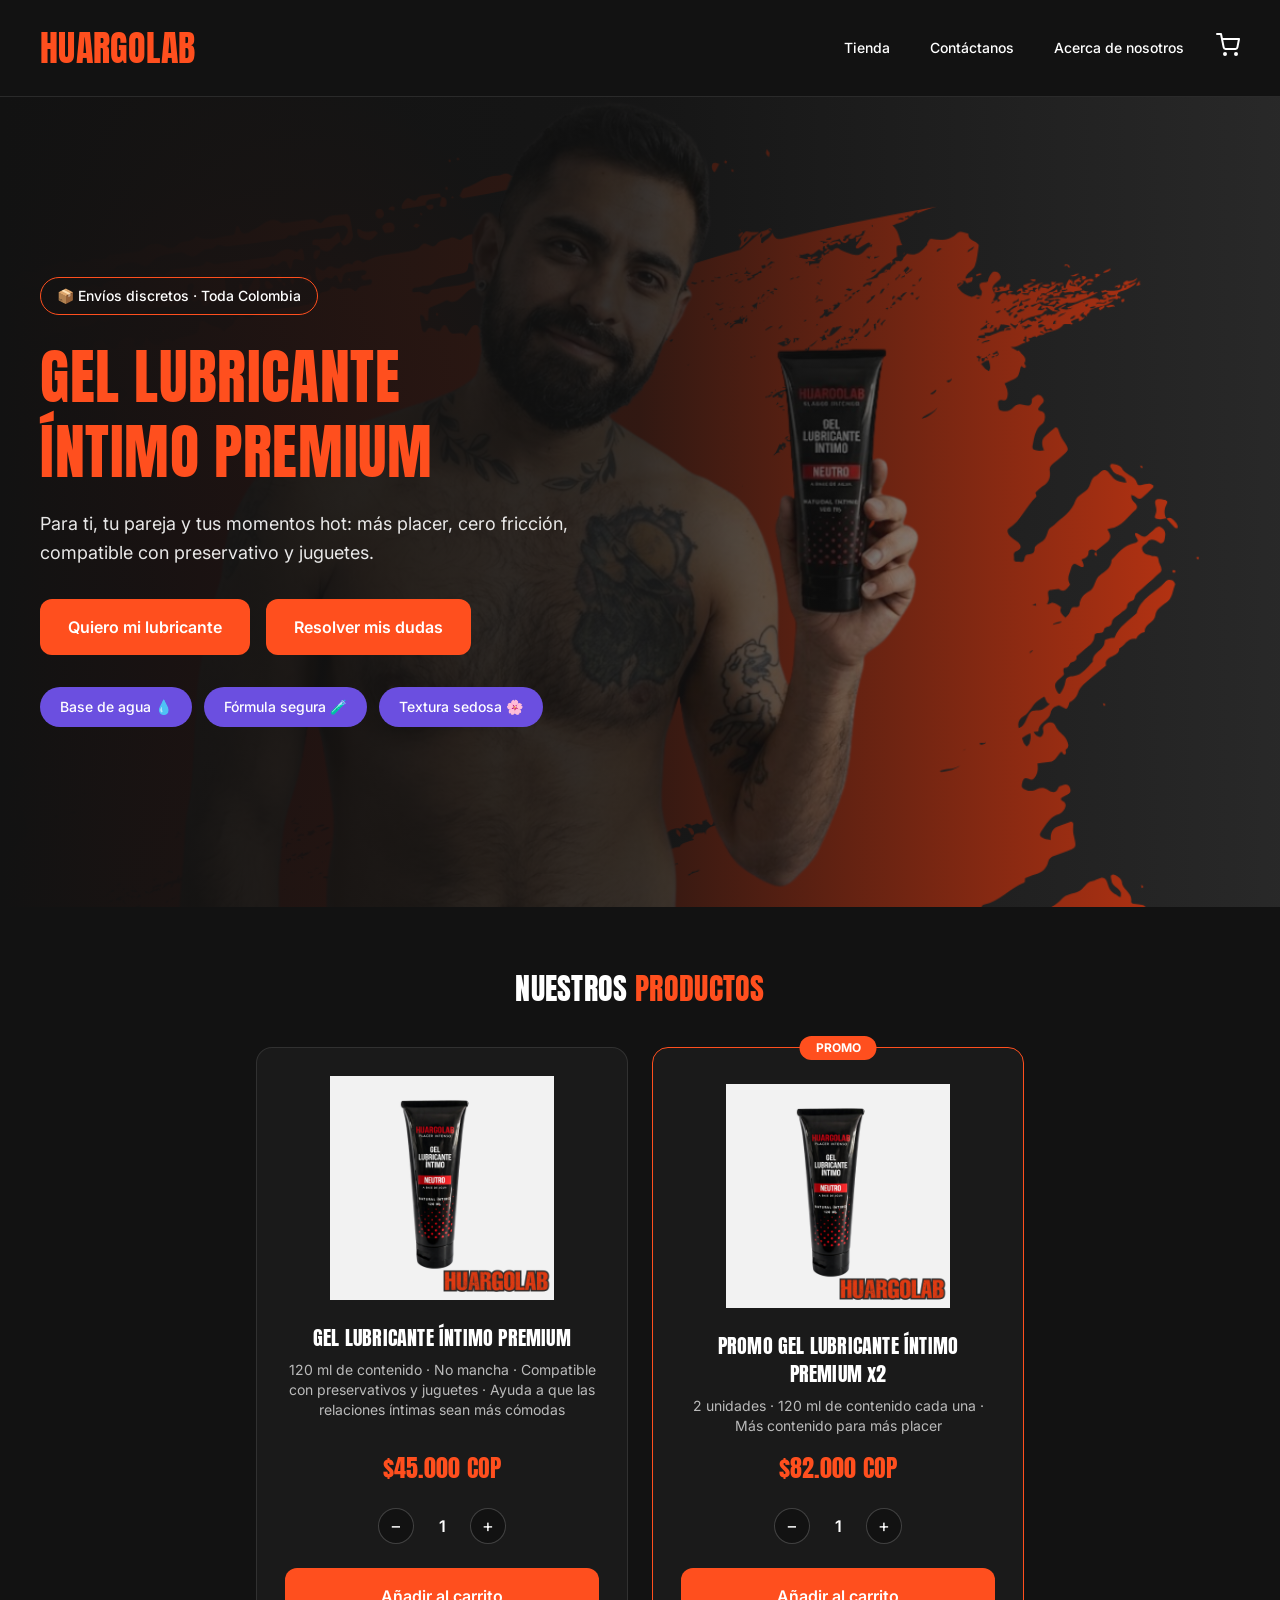
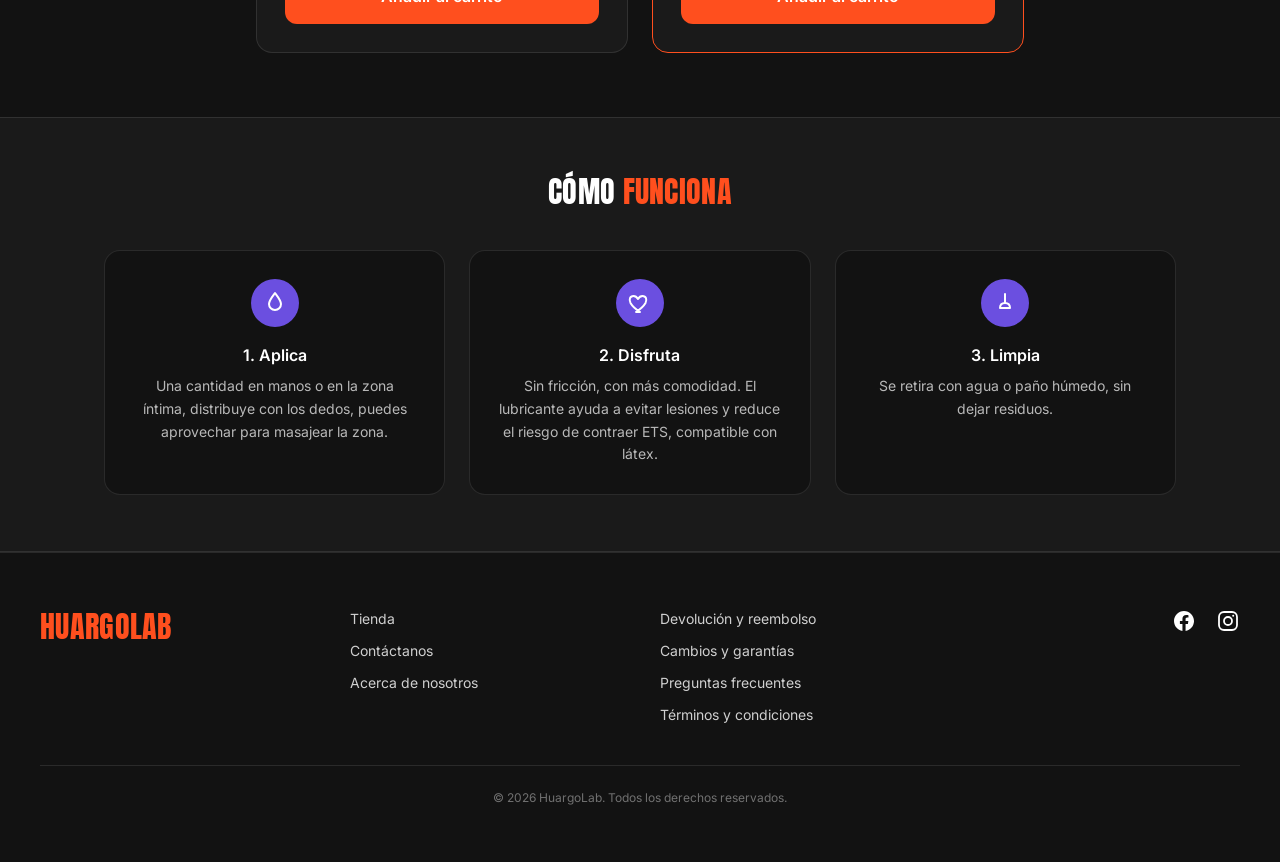
==== index.html @ 977a6fd4 "ResponsiveFixed" ====
<!DOCTYPE html>
<html lang="es">
<head>
<meta charset="UTF-8">
<meta name="viewport" content="width=device-width, initial-scale=1.0">
<title>HuargoLab — Gel Lubricante Íntimo Premium</title>
<link rel="icon" type="image/x-icon" href="favicon.ico">
<link rel="icon" type="image/png" sizes="32x32" href="favicon-32.png">
<link rel="icon" type="image/png" sizes="16x16" href="favicon-16.png">
<link rel="apple-touch-icon" sizes="180x180" href="favicon-180.png">

<link rel="stylesheet" href="styles.css">
<link rel="preconnect" href="https://fonts.googleapis.com">
<link rel="preconnect" href="https://fonts.gstatic.com" crossorigin>
<link href="https://fonts.googleapis.com/css2?family=Anton&family=Inter:wght@400;500;600;700&display=swap" rel="stylesheet">


<style>
  body { background-color: #121212; font-family: 'Inter', sans-serif; }
  .font-display { font-family: 'Anton', sans-serif; letter-spacing: 0.01em; }

  .btn-primary {
    background-color: #FF4F1E;
    transition: background-color 0.3s ease, transform 0.3s ease;
  }
  .btn-primary:hover {
    background-color: #D93C12;
    transform: translateY(-2px);
  }
  .btn-secondary {
    background-color: #FF4F1E;
    transition: background-color 0.3s ease, transform 0.3s ease;
  }
  .btn-secondary:hover {
    background-color: #D93C12;
    transform: translateY(-2px);
  }
  .nav-link {
    position: relative;
    transition: color 0.3s ease;
  }
  .nav-link::after {
    content: "";
    position: absolute;
    left: 0; bottom: -4px;
    width: 0; height: 2px;
    background-color: #FF4F1E;
    transition: width 0.3s ease;
  }
  .nav-link:hover::after { width: 100%; }

  .pill-benefit {
    transition: transform 0.3s ease, background-color 0.3s ease;
  }
  .pill-benefit:hover {
    transform: translateY(-2px);
    background-color: #4F38AD;
  }

  .step-card {
    transition: transform 0.3s ease, border-color 0.3s ease;
  }
  .step-card:hover {
    transform: translateY(-4px);
    border-color: #FF4F1E;
  }

  .social-icon {
    transition: color 0.3s ease, transform 0.3s ease;
  }
  .social-icon:hover {
    color: #FF4F1E;
    transform: translateY(-2px);
  }

  .footer-link {
    transition: color 0.3s ease;
  }
  .footer-link:hover { color: #FF4F1E; }

  @media (prefers-reduced-motion: reduce) {
    * { transition: none !important; }
  }
</style>

<!-- Meta Pixel Code -->
<script>
!function(f,b,e,v,n,t,s)
{if(f.fbq)return;n=f.fbq=function(){n.callMethod?
n.callMethod.apply(n,arguments):n.queue.push(arguments)};
if(!f._fbq)f._fbq=n;n.push=n;n.loaded=!0;n.version='2.0';
n.queue=[];t=b.createElement(e);t.async=!0;
t.src=v;s=b.getElementsByTagName(e)[0];
s.parentNode.insertBefore(t,s)}(window, document,'script',
'https://connect.facebook.net/en_US/fbevents.js');
fbq('init', '25780456441631629');
fbq('track', 'PageView');
</script>
<noscript><img height="1" width="1" style="display:none"
src="https://www.facebook.com/tr?id=25780456441631629&ev=PageView&noscript=1"
/></noscript>
<!-- End Meta Pixel Code -->
</head>

<body class="bg-hg-bg text-white">

<!-- ============ HEADER (compartido, ver header.html) ============ -->
<div id="site-header"></div>
<script src="partials.js"></script>

<main>

  <!-- ============ HERO — MÓVIL (imagen con altura fija + texto debajo) ============ -->
  <section class="lg:hidden w-full bg-hg-bg">
    <img
      src="banner-home.png"
      alt="Tubo de Gel Lubricante Íntimo Premium HuargoLab"
      class="w-full h-64 sm:h-80 object-cover object-[65%_center]"
    >
    <div class="px-6 py-10 text-center">

      <!-- Badge -->
      <span class="inline-flex items-center gap-2 border border-hg-orange text-white text-sm font-medium px-4 py-2 rounded-full mb-6">
        📦 Envíos discretos · Toda Colombia
      </span>

      <!-- Título -->
      <h1 class="font-display text-4xl sm:text-5xl text-hg-orange leading-[1.25] mb-5">
        GEL LUBRICANTE<br>ÍNTIMO PREMIUM
      </h1>

      <!-- Subtítulo -->
      <p class="text-base text-white/90 leading-relaxed mb-8">
        Para ti, tu pareja y tus momentos hot: más placer, cero fricción,
        compatible con preservativo y juguetes.
      </p>

      <!-- CTAs -->
      <div class="flex flex-col gap-4 justify-center mb-8">
        <a href="#comprar" class="btn-primary inline-flex items-center justify-center gap-2 text-white font-semibold px-7 py-4 rounded-xl text-base">
          Quiero mi lubricante
        </a>
        <a href="https://wa.me/573112961506" target="_blank" rel="noopener" class="btn-secondary inline-flex items-center justify-center gap-2 text-white font-semibold px-7 py-4 rounded-xl text-base">
          Resolver mis dudas
        </a>
      </div>

      <!-- Pastillas de beneficios -->
      <div class="flex flex-wrap gap-3 justify-center">
        <span class="pill-benefit bg-hg-purple text-white text-sm font-medium px-5 py-2.5 rounded-full">Base de agua 💧</span>
        <span class="pill-benefit bg-hg-purple text-white text-sm font-medium px-5 py-2.5 rounded-full">Fórmula segura 🧪</span>
        <span class="pill-benefit bg-hg-purple text-white text-sm font-medium px-5 py-2.5 rounded-full">Textura sedosa 🌸</span>
      </div>

    </div>
  </section>

  <!-- ============ HERO — DESKTOP (imagen a todo el ancho, texto superpuesto) ============ -->
  <section class="hidden lg:block relative w-full min-h-[90vh] overflow-hidden">

    <!-- Imagen de fondo, a todo el ancho -->
    <img
      src="banner-home.png"
      alt="Tubo de Gel Lubricante Íntimo Premium HuargoLab"
      class="absolute inset-0 w-full h-full object-cover object-right"
    >

    <!-- Degradado oscuro: opaco donde va el texto, transparente hacia la imagen -->
    <div class="absolute inset-0 bg-gradient-to-r from-hg-bg via-hg-bg/85 to-hg-bg/10"></div>

    <!-- Contenido -->
    <div class="relative z-10 max-w-7xl mx-auto min-h-[90vh] flex items-center px-10">
      <div class="max-w-xl text-left">

        <!-- Badge -->
        <span class="inline-flex items-center gap-2 border border-hg-orange text-white text-sm font-medium px-4 py-2 rounded-full mb-6">
          📦 Envíos discretos · Toda Colombia
        </span>

        <!-- Título -->
        <h1 class="font-display text-6xl text-hg-orange leading-[1.25] mb-5">
          GEL LUBRICANTE<br>ÍNTIMO PREMIUM
        </h1>

        <!-- Subtítulo -->
        <p class="text-lg text-white/90 leading-relaxed mb-8">
          Para ti, tu pareja y tus momentos hot: más placer, cero fricción,
          compatible con preservativo y juguetes.
        </p>

        <!-- CTAs -->
        <div class="flex flex-row gap-4 justify-start mb-8">
          <a href="#comprar" class="btn-primary inline-flex items-center justify-center gap-2 text-white font-semibold px-7 py-4 rounded-xl text-base">
            Quiero mi lubricante
          </a>
          <a href="https://wa.me/573112961506" target="_blank" rel="noopener" class="btn-secondary inline-flex items-center justify-center gap-2 text-white font-semibold px-7 py-4 rounded-xl text-base">
            Resolver mis dudas
          </a>
        </div>

        <!-- Pastillas de beneficios -->
        <div class="flex flex-wrap gap-3 justify-start">
          <span class="pill-benefit bg-hg-purple text-white text-sm font-medium px-5 py-2.5 rounded-full">Base de agua 💧</span>
          <span class="pill-benefit bg-hg-purple text-white text-sm font-medium px-5 py-2.5 rounded-full">Fórmula segura 🧪</span>
          <span class="pill-benefit bg-hg-purple text-white text-sm font-medium px-5 py-2.5 rounded-full">Textura sedosa 🌸</span>
        </div>

      </div>
    </div>

  </section>

  <!-- ============ TIENDA / PRODUCTOS ============ -->
  <section id="tienda" class="w-full bg-hg-bg">
    <div class="max-w-6xl mx-auto px-6 lg:px-10 py-16" id="comprar">
      <h2 class="font-display text-2xl sm:text-3xl text-white text-center mb-10">
        NUESTROS <span class="text-hg-orange">PRODUCTOS</span>
      </h2>

      <div class="grid grid-cols-1 sm:grid-cols-2 gap-6 max-w-3xl mx-auto">

        <!-- Producto 1: Unidad individual -->
        <div class="bg-hg-surface border border-white/10 rounded-2xl p-7 text-center flex flex-col">
          <img
            src="imagen-producto.png"
            alt="Gel Lubricante Íntimo Premium HuargoLab"
            class="w-full h-56 object-contain mb-6"
          >
          <h3 class="font-display text-xl text-white mb-2">GEL LUBRICANTE ÍNTIMO PREMIUM</h3>
          <p class="text-sm text-white/70 mb-4 flex-1">120 ml de contenido · No mancha · Compatible con preservativos y juguetes · Ayuda a que las relaciones íntimas sean más cómodas</p>
          <p class="font-display text-2xl text-hg-orange mb-6">$45.000 COP</p>

          <div class="flex items-center justify-center gap-4 mb-6">
            <button class="qty-minus w-9 h-9 rounded-full bg-hg-bg border border-white/20 text-white text-lg hover:border-hg-orange transition-colors" data-product="gel-1" aria-label="Disminuir cantidad">−</button>
            <span class="qty-value text-white font-semibold w-6 text-center" data-product="gel-1">1</span>
            <button class="qty-plus w-9 h-9 rounded-full bg-hg-bg border border-white/20 text-white text-lg hover:border-hg-orange transition-colors" data-product="gel-1" aria-label="Aumentar cantidad">+</button>
          </div>

          <button class="add-to-cart btn-primary w-full text-white font-semibold px-7 py-4 rounded-xl text-base" data-product="gel-1">
            Añadir al carrito
          </button>
        </div>

        <!-- Producto 2: PROMO x2 unidades -->
        <div class="bg-hg-surface border border-hg-orange rounded-2xl p-7 text-center flex flex-col relative">
          <span class="absolute -top-3 left-1/2 -translate-x-1/2 bg-hg-orange text-white text-xs font-bold px-4 py-1 rounded-full">PROMO</span>
          <img
            src="imagen-producto.png"
            alt="Promo 2 unidades Gel Lubricante Íntimo Premium HuargoLab"
            class="w-full h-56 object-contain mb-6 mt-2"
          >
          <h3 class="font-display text-xl text-white mb-2">PROMO GEL LUBRICANTE ÍNTIMO PREMIUM x2</h3>
          <p class="text-sm text-white/70 mb-4 flex-1">2 unidades · 120 ml de contenido cada una · Más contenido para más placer</p>
          <p class="font-display text-2xl text-hg-orange mb-6">$82.000 COP</p>

          <div class="flex items-center justify-center gap-4 mb-6">
            <button class="qty-minus w-9 h-9 rounded-full bg-hg-bg border border-white/20 text-white text-lg hover:border-hg-orange transition-colors" data-product="gel-promo2" aria-label="Disminuir cantidad">−</button>
            <span class="qty-value text-white font-semibold w-6 text-center" data-product="gel-promo2">1</span>
            <button class="qty-plus w-9 h-9 rounded-full bg-hg-bg border border-white/20 text-white text-lg hover:border-hg-orange transition-colors" data-product="gel-promo2" aria-label="Aumentar cantidad">+</button>
          </div>

          <button class="add-to-cart btn-primary w-full text-white font-semibold px-7 py-4 rounded-xl text-base" data-product="gel-promo2">
            Añadir al carrito
          </button>
        </div>

      </div>
    </div>
  </section>

  <!-- ============ COMO FUNCIONA ============ -->
  <section class="w-full bg-hg-surface border-y border-white/10">
    <div class="max-w-6xl mx-auto px-6 lg:px-10 py-14">
      <h2 class="font-display text-2xl sm:text-3xl text-white text-center mb-10">
        CÓMO <span class="text-hg-orange">FUNCIONA</span>
      </h2>
      <div class="grid grid-cols-1 sm:grid-cols-3 gap-6">

        <div class="step-card bg-hg-bg border border-white/10 rounded-2xl p-7 text-center">
          <div class="w-12 h-12 mx-auto mb-4 rounded-full bg-hg-purple flex items-center justify-center">
            <svg xmlns="http://www.w3.org/2000/svg" class="h-6 w-6 text-white" viewBox="0 0 24 24" fill="none" stroke="currentColor" stroke-width="2">
              <path stroke-linecap="round" stroke-linejoin="round" d="M12 2c-3 4-6 7.5-6 11a6 6 0 0012 0c0-3.5-3-7-6-11z"/>
            </svg>
          </div>
          <p class="font-semibold text-white mb-2">1. Aplica</p>
          <p class="text-sm text-white/70 leading-relaxed">Una cantidad en manos o en la zona íntima, distribuye con los dedos, puedes aprovechar para masajear la zona.</p>
        </div>

        <div class="step-card bg-hg-bg border border-white/10 rounded-2xl p-7 text-center">
          <div class="w-12 h-12 mx-auto mb-4 rounded-full bg-hg-purple flex items-center justify-center">
            <svg xmlns="http://www.w3.org/2000/svg" class="h-6 w-6 text-white" viewBox="0 0 24 24" fill="none" stroke="currentColor" stroke-width="2">
              <path stroke-linecap="round" stroke-linejoin="round" d="M12 21s-7-4.5-9.5-9C0.7 8.5 2 5 5.5 5c2 0 3.5 1.3 4.5 3 1-1.7 2.5-3 4.5-3 3.5 0 4.8 3.5 3 7-2.5 4.5-9.5 9-9.5 9z"/>
            </svg>
          </div>
          <p class="font-semibold text-white mb-2">2. Disfruta</p>
          <p class="text-sm text-white/70 leading-relaxed">Sin fricción, con más comodidad. El lubricante ayuda a evitar lesiones y reduce el riesgo de contraer ETS, compatible con látex.</p>
        </div>

        <div class="step-card bg-hg-bg border border-white/10 rounded-2xl p-7 text-center">
          <div class="w-12 h-12 mx-auto mb-4 rounded-full bg-hg-purple flex items-center justify-center">
            <svg xmlns="http://www.w3.org/2000/svg" class="h-6 w-6 text-white" viewBox="0 0 24 24" fill="none" stroke="currentColor" stroke-width="2">
              <path stroke-linecap="round" stroke-linejoin="round" d="M12 3v9m0 0c-3 0-5 2-5 5h10c0-3-2-5-5-5z"/>
            </svg>
          </div>
          <p class="font-semibold text-white mb-2">3. Limpia</p>
          <p class="text-sm text-white/70 leading-relaxed">Se retira con agua o paño húmedo, sin dejar residuos.</p>
        </div>

      </div>
    </div>
  </section>

</main>

<!-- ============ FOOTER (compartido, ver footer.html) ============ -->
<div id="site-footer"></div>

<!-- ============ CARRITO (DRAWER) ============ -->
<div id="cart-overlay" class="hidden fixed inset-0 bg-black/60 z-40"></div>

<aside id="cart-drawer" class="fixed top-0 right-0 h-full w-full sm:w-[420px] bg-hg-surface border-l border-white/10 z-50 translate-x-full transition-transform duration-300 flex flex-col">
  <div class="flex items-center justify-between px-6 py-5 border-b border-white/10">
    <h3 class="font-display text-xl text-white">TU CARRITO</h3>
    <button id="cart-close" aria-label="Cerrar carrito" class="text-white hover:text-hg-orange">
      <svg xmlns="http://www.w3.org/2000/svg" class="h-6 w-6" fill="none" viewBox="0 0 24 24" stroke="currentColor" stroke-width="2">
        <path stroke-linecap="round" stroke-linejoin="round" d="M6 18L18 6M6 6l12 12" />
      </svg>
    </button>
  </div>

  <div class="flex-1 overflow-y-auto px-6 py-5">
    <div id="cart-empty" class="text-white/60 text-sm text-center mt-10">Tu carrito está vacío.</div>

    <div id="cart-items-list" class="space-y-4 mb-2"></div>

    <div id="checkout-form" class="hidden space-y-3 pt-4 border-t border-white/10">
      <p class="text-white text-sm font-semibold mb-2">Datos de envío</p>
      <input id="cust-name" type="text" placeholder="Nombre completo" class="w-full bg-hg-bg border border-white/15 rounded-lg px-4 py-3 text-sm text-white placeholder-white/40 focus:outline-none focus:border-hg-orange">
      <input id="cust-email" type="email" placeholder="Correo electrónico" class="w-full bg-hg-bg border border-white/15 rounded-lg px-4 py-3 text-sm text-white placeholder-white/40 focus:outline-none focus:border-hg-orange">
      <input id="cust-phone" type="tel" placeholder="Teléfono / WhatsApp (sin indicativo)" class="w-full bg-hg-bg border border-white/15 rounded-lg px-4 py-3 text-sm text-white placeholder-white/40 focus:outline-none focus:border-hg-orange">
      <input id="cust-address" type="text" placeholder="Dirección de envío" class="w-full bg-hg-bg border border-white/15 rounded-lg px-4 py-3 text-sm text-white placeholder-white/40 focus:outline-none focus:border-hg-orange">
      <input id="cust-city" type="text" placeholder="Ciudad" class="w-full bg-hg-bg border border-white/15 rounded-lg px-4 py-3 text-sm text-white placeholder-white/40 focus:outline-none focus:border-hg-orange">
      <select id="cust-department" class="w-full bg-hg-bg border border-white/15 rounded-lg px-4 py-3 text-sm text-white focus:outline-none focus:border-hg-orange">
        <option value="" disabled selected>Selecciona tu departamento</option>
      </select>
      <p id="coverage-warning" class="hidden bg-hg-orange/15 border border-hg-orange text-hg-orange text-xs rounded-lg px-4 py-3">Lamentablemente no tenemos cobertura de envío a tu departamento en este momento.</p>
      <p id="form-error" class="hidden text-hg-orange text-xs"></p>
    </div>
  </div>

  <div id="cart-footer" class="hidden border-t border-white/10 px-6 py-5">
    <div id="checkout-error" class="hidden bg-hg-orange/15 border border-hg-orange text-hg-orange text-xs rounded-lg px-4 py-3 mb-4"></div>
    <div class="flex items-center justify-between mb-1 text-sm">
      <span class="text-white/70">Subtotal</span>
      <span id="cart-subtotal" class="text-white">$0</span>
    </div>
    <div class="flex items-center justify-between mb-4 text-sm">
      <span class="text-white/70">Envío</span>
      <span id="cart-shipping" class="text-white">Selecciona tu departamento</span>
    </div>
    <div class="flex items-center justify-between mb-4 border-t border-white/10 pt-3">
      <span class="text-white/70 text-sm">Total</span>
      <span id="cart-total" class="text-white font-display text-xl">$0</span>
    </div>
    <button id="checkout-btn" class="btn-primary w-full text-white font-semibold px-7 py-4 rounded-xl text-base">
      Pagar con Wompi
    </button>
    <p class="text-white/40 text-xs text-center mt-3">Pago seguro procesado por Wompi. Recibirás la confirmación de tu pedido por WhatsApp.</p>
  </div>
</aside>

<script src="https://checkout.wompi.co/widget.js"></script>
<script>
function initCart() {
  // Inyecta el ícono del carrito dentro del header compartido
  const slot = document.getElementById("cart-icon-slot");
  if (slot && !document.getElementById("cart-toggle")) {
    slot.innerHTML =
      '<button id="cart-toggle" aria-label="Abrir carrito" class="relative text-white hover:text-hg-orange transition-colors">' +
      '<svg xmlns="http://www.w3.org/2000/svg" class="h-6 w-6" viewBox="0 0 24 24" fill="none" stroke="currentColor" stroke-width="2">' +
      '<circle cx="9" cy="21" r="1"/><circle cx="20" cy="21" r="1"/>' +
      '<path stroke-linecap="round" stroke-linejoin="round" d="M1 1h4l2.68 13.39a2 2 0 0 0 2 1.61h9.72a2 2 0 0 0 2-1.61L23 6H6"/>' +
      '</svg>' +
      '<span id="cart-count" class="hidden absolute -top-2 -right-2 bg-hg-orange text-white text-[10px] font-bold rounded-full h-5 w-5 flex items-center justify-center">0</span>' +
      '</button>';
  }

  // ---------- Catálogo de productos ----------
  const PRODUCTS = {
    "gel-1": {
      name: "Gel Lubricante Íntimo Premium",
      price: 45000,
      image: "imagen-producto.png",
    },
    "gel-promo2": {
      name: "PROMO Gel Lubricante Íntimo Premium x2",
      price: 82000,
      image: "imagen-producto.png",
    },
  };

  // ---------- Departamentos y reglas de envío ----------
  const FREE_DEPARTMENTS = ["Bogotá D.C."];
  const BLOCKED_DEPARTMENTS = [
    "Amazonas", "Vaupés", "Guainía", "Vichada", "Arauca",
    "Casanare", "Caquetá", "Putumayo", "San Andrés y Providencia", "La Guajira",
  ];
  const STANDARD_SHIPPING_FEE = 12000;
  const ALL_DEPARTMENTS = [
    "Bogotá D.C.", "Amazonas", "Antioquia", "Arauca", "Atlántico", "Bolívar",
    "Boyacá", "Caldas", "Caquetá", "Casanare", "Cauca", "Cesar", "Chocó",
    "Córdoba", "Cundinamarca", "Guainía", "Guaviare", "Huila", "La Guajira",
    "Magdalena", "Meta", "Nariño", "Norte de Santander", "Putumayo", "Quindío",
    "Risaralda", "San Andrés y Providencia", "Santander", "Sucre", "Tolima",
    "Valle del Cauca", "Vaupés", "Vichada",
  ];

  const WOMPI_PUBLIC_KEY = "pub_prod_58FlrwzbwOlj36yW9jYZN0MOX5eSzyJF";
  const WHATSAPP_NUMBER = "573112961506";
  // Wompi exige una URL https real (no funciona con file:// ni localhost).
  const SITE_URL = "https://huargolab.com/";
  const REDIRECT_URL =
    window.location.protocol === "https:" ? window.location.href.split("#")[0] : SITE_URL;

  let cart = {}; // { productId: qty }
  const selectedQtyByProduct = { "gel-1": 1, "gel-promo2": 1 };

  const fmt = (n) => "$" + n.toLocaleString("es-CO");

  function cartSubtotal() {
    return Object.keys(cart).reduce((sum, id) => sum + PRODUCTS[id].price * cart[id], 0);
  }
  function cartItemCount() {
    return Object.values(cart).reduce((sum, qty) => sum + qty, 0);
  }
  function getShippingInfo(department) {
    if (!department) return { fee: null, blocked: false };
    if (FREE_DEPARTMENTS.includes(department)) return { fee: 0, blocked: false };
    if (BLOCKED_DEPARTMENTS.includes(department)) return { fee: null, blocked: true };
    return { fee: STANDARD_SHIPPING_FEE, blocked: false };
  }

  // Elements
  const cartToggle = document.getElementById("cart-toggle");
  const cartClose = document.getElementById("cart-close");
  const cartOverlay = document.getElementById("cart-overlay");
  const cartDrawer = document.getElementById("cart-drawer");
  const cartCount = document.getElementById("cart-count");
  const cartEmpty = document.getElementById("cart-empty");
  const cartItemsList = document.getElementById("cart-items-list");
  const cartFooter = document.getElementById("cart-footer");
  const cartSubtotalEl = document.getElementById("cart-subtotal");
  const cartShippingEl = document.getElementById("cart-shipping");
  const cartTotal = document.getElementById("cart-total");
  const checkoutForm = document.getElementById("checkout-form");
  const formError = document.getElementById("form-error");
  const coverageWarning = document.getElementById("coverage-warning");
  const departmentSelect = document.getElementById("cust-department");
  const checkoutError = document.getElementById("checkout-error");
  const checkoutBtn = document.getElementById("checkout-btn");

  // Llena el selector de departamentos
  ALL_DEPARTMENTS.slice().sort((a, b) => a.localeCompare(b, "es")).forEach((dep) => {
    const opt = document.createElement("option");
    opt.value = dep;
    opt.textContent = dep;
    departmentSelect.appendChild(opt);
  });

  function openDrawer() {
    cartOverlay.classList.remove("hidden");
    cartDrawer.classList.remove("translate-x-full");
  }
  function closeDrawer() {
    cartOverlay.classList.add("hidden");
    cartDrawer.classList.add("translate-x-full");
  }
  cartToggle.addEventListener("click", openDrawer);
  cartClose.addEventListener("click", closeDrawer);
  cartOverlay.addEventListener("click", closeDrawer);

  // Selectores de cantidad en las tarjetas de producto (antes de añadir)
  document.querySelectorAll(".qty-minus").forEach((btn) => {
    btn.addEventListener("click", () => {
      const id = btn.dataset.product;
      selectedQtyByProduct[id] = Math.max(1, selectedQtyByProduct[id] - 1);
      document.querySelector('.qty-value[data-product="' + id + '"]').textContent = selectedQtyByProduct[id];
    });
  });
  document.querySelectorAll(".qty-plus").forEach((btn) => {
    btn.addEventListener("click", () => {
      const id = btn.dataset.product;
      selectedQtyByProduct[id] = Math.min(10, selectedQtyByProduct[id] + 1);
      document.querySelector('.qty-value[data-product="' + id + '"]').textContent = selectedQtyByProduct[id];
    });
  });
  document.querySelectorAll(".add-to-cart").forEach((btn) => {
    btn.addEventListener("click", () => {
      const id = btn.dataset.product;
      cart[id] = (cart[id] || 0) + selectedQtyByProduct[id];
      renderCart();
      openDrawer();
    });
  });

  function updateShippingDisplay() {
    const dep = departmentSelect.value;
    const info = getShippingInfo(dep);
    checkoutBtn.disabled = false;

    if (!dep) {
      cartShippingEl.textContent = "Selecciona tu departamento";
      coverageWarning.classList.add("hidden");
      checkoutBtn.disabled = true;
    } else if (info.blocked) {
      cartShippingEl.textContent = "Sin cobertura";
      coverageWarning.classList.remove("hidden");
      checkoutBtn.disabled = true;
    } else {
      coverageWarning.classList.add("hidden");
      cartShippingEl.textContent = info.fee === 0 ? "Gratis" : fmt(info.fee);
    }

    const subtotal = cartSubtotal();
    const shippingFee = info.fee || 0;
    cartSubtotalEl.textContent = fmt(subtotal);
    cartTotal.textContent = fmt(subtotal + (info.blocked ? 0 : shippingFee));
  }
  departmentSelect.addEventListener("change", updateShippingDisplay);

  function renderCart() {
    checkoutError.classList.add("hidden");
    const ids = Object.keys(cart).filter((id) => cart[id] > 0);

    if (ids.length > 0) {
      cartEmpty.classList.add("hidden");
      checkoutForm.classList.remove("hidden");
      cartFooter.classList.remove("hidden");
      cartCount.textContent = cartItemCount();
      cartCount.classList.remove("hidden");

      cartItemsList.innerHTML = "";
      ids.forEach((id) => {
        const product = PRODUCTS[id];
        const qty = cart[id];
        const row = document.createElement("div");
        row.className = "flex items-start gap-4 border-b border-white/10 pb-4";
        row.innerHTML =
          '<img src="' + product.image + '" alt="' + product.name + '" class="w-16 h-16 object-contain bg-hg-bg rounded-lg border border-white/10">' +
          '<div class="flex-1">' +
            '<p class="text-white font-semibold text-sm mb-1">' + product.name + '</p>' +
            '<p class="text-white/60 text-xs mb-2">' + fmt(product.price) + ' c/u</p>' +
            '<div class="flex items-center gap-3">' +
              '<button class="cart-qty-minus w-7 h-7 rounded-full bg-hg-bg border border-white/20 text-white text-sm hover:border-hg-orange transition-colors" data-product="' + id + '">−</button>' +
              '<span class="text-white text-sm w-4 text-center">' + qty + '</span>' +
              '<button class="cart-qty-plus w-7 h-7 rounded-full bg-hg-bg border border-white/20 text-white text-sm hover:border-hg-orange transition-colors" data-product="' + id + '">+</button>' +
              '<button class="cart-remove ml-auto text-white/50 hover:text-hg-orange text-xs underline" data-product="' + id + '">Quitar</button>' +
            '</div>' +
          '</div>';
        cartItemsList.appendChild(row);
      });

      cartItemsList.querySelectorAll(".cart-qty-minus").forEach((btn) => {
        btn.addEventListener("click", () => {
          const id = btn.dataset.product;
          cart[id] = Math.max(0, cart[id] - 1);
          renderCart();
        });
      });
      cartItemsList.querySelectorAll(".cart-qty-plus").forEach((btn) => {
        btn.addEventListener("click", () => {
          const id = btn.dataset.product;
          cart[id] = Math.min(10, cart[id] + 1);
          renderCart();
        });
      });
      cartItemsList.querySelectorAll(".cart-remove").forEach((btn) => {
        btn.addEventListener("click", () => {
          const id = btn.dataset.product;
          delete cart[id];
          renderCart();
        });
      });

      updateShippingDisplay();
    } else {
      cartEmpty.classList.remove("hidden");
      cartItemsList.innerHTML = "";
      checkoutForm.classList.add("hidden");
      cartFooter.classList.add("hidden");
      cartCount.classList.add("hidden");
    }
  }

  function showCheckoutError(msg) {
    checkoutError.textContent = msg;
    checkoutError.classList.remove("hidden");
  }
  function hideCheckoutError() {
    checkoutError.classList.add("hidden");
  }

  checkoutBtn.addEventListener("click", async () => {
    hideCheckoutError();
    const name = document.getElementById("cust-name").value.trim();
    const email = document.getElementById("cust-email").value.trim();
    const phone = document.getElementById("cust-phone").value.trim();
    const address = document.getElementById("cust-address").value.trim();
    const city = document.getElementById("cust-city").value.trim();
    const department = departmentSelect.value;
    const emailPattern = /^[^\s@]+@[^\s@]+\.[^\s@]+$/;

    if (!name || !email || !phone || !address || !city || !department) {
      formError.textContent = "Completa todos los campos de envío antes de pagar.";
      formError.classList.remove("hidden");
      return;
    }
    if (!emailPattern.test(email)) {
      formError.textContent = "Ingresa un correo electrónico válido.";
      formError.classList.remove("hidden");
      return;
    }
    const shippingInfo = getShippingInfo(department);
    if (shippingInfo.blocked) {
      formError.textContent = "Lamentablemente no tenemos cobertura de envío a tu departamento en este momento.";
      formError.classList.remove("hidden");
      return;
    }
    formError.classList.add("hidden");

    const subtotal = cartSubtotal();
    const shippingFee = shippingInfo.fee || 0;
    const total = subtotal + shippingFee;
    const amountInCents = total * 100;
    const reference = "HG-" + Date.now();

    checkoutBtn.disabled = true;
    checkoutBtn.textContent = "Preparando pago seguro...";

    // 1. Pide la firma de integridad a la función serverless.
    let signature;
    try {
      const sigRes = await fetch("/.netlify/functions/wompi-signature", {
        method: "POST",
        headers: { "Content-Type": "application/json" },
        body: JSON.stringify({ reference, amountInCents, currency: "COP" }),
      });
      const sigData = await sigRes.json();
      if (!sigRes.ok || !sigData.signature) {
        throw new Error(sigData.error || "No se pudo generar la firma de pago.");
      }
      signature = sigData.signature;
    } catch (err) {
      checkoutBtn.disabled = false;
      checkoutBtn.textContent = "Pagar con Wompi";
      console.error("Error obteniendo firma de Wompi:", err);
      showCheckoutError(
        "No pudimos preparar el pago de forma segura" +
          (err && err.message ? " (" + err.message + ")" : "") +
          ". Verifica tu conexión e inténtalo de nuevo. Si el problema continúa, contáctanos por WhatsApp."
      );
      return;
    }

    // 2. Con la firma en mano, abre el widget de Wompi.
    let checkout;
    try {
      checkout = new WidgetCheckout({
        currency: "COP",
        amountInCents: amountInCents,
        reference: reference,
        publicKey: WOMPI_PUBLIC_KEY,
        signature: { integrity: signature },
        redirectUrl: REDIRECT_URL,
        customerData: {
          email: email,
          fullName: name,
          phoneNumber: phone,
          phoneNumberPrefix: "+57",
        },
      });
    } catch (err) {
      checkoutBtn.disabled = false;
      checkoutBtn.textContent = "Pagar con Wompi";
      console.error("Error creando WidgetCheckout de Wompi:", err);
      showCheckoutError(
        "No pudimos abrir la pasarela de pago" +
          (err && err.message ? " (" + err.message + ")" : "") +
          ". Verifica tu conexión e inténtalo de nuevo. Si el problema continúa, contáctanos por WhatsApp."
      );
      return;
    }

    checkoutBtn.textContent = "Abriendo pago...";

    try {
      checkout.open(function (result) {
        checkoutBtn.disabled = false;
        checkoutBtn.textContent = "Pagar con Wompi";
        const transaction = result && result.transaction;
        if (transaction && transaction.status === "APPROVED") {
          const itemsText = Object.keys(cart)
            .filter((id) => cart[id] > 0)
            .map((id) => PRODUCTS[id].name + " x" + cart[id])
            .join(", ");
          const msg =
            "¡Nuevo pedido pagado! 🎉%0A" +
            "Productos: " + itemsText + "%0A" +
            "Subtotal: " + fmt(subtotal) + "%0A" +
            "Envío: " + (shippingFee === 0 ? "Gratis" : fmt(shippingFee)) + "%0A" +
            "Total: " + fmt(total) + "%0A" +
            "Cliente: " + name + "%0A" +
            "Correo: " + email + "%0A" +
            "Teléfono: " + phone + "%0A" +
            "Dirección: " + address + ", " + city + ", " + department + "%0A" +
            "Referencia Wompi: " + reference + "%0A" +
            "Estado: " + transaction.status;
          window.open("https://wa.me/" + WHATSAPP_NUMBER + "?text=" + msg, "_blank");
          cart = {};
          renderCart();
          closeDrawer();
          alert("¡Pago aprobado! Te contactaremos pronto para confirmar tu envío.");
        } else if (transaction) {
          showCheckoutError(
            "Tu pago no se completó (estado: " + transaction.status + "). Puedes intentarlo de nuevo o escribirnos por WhatsApp."
          );
        } else {
          showCheckoutError("Cerraste la ventana de pago antes de terminar. Puedes intentarlo de nuevo cuando quieras.");
        }
      });
    } catch (err) {
      checkoutBtn.disabled = false;
      checkoutBtn.textContent = "Pagar con Wompi";
      showCheckoutError(
        "Ocurrió un problema al iniciar el pago. Intenta de nuevo en unos segundos o escríbenos por WhatsApp si sigue fallando."
      );
    }
  });

  renderCart();
}

document.addEventListener("partialsLoaded", initCart);
</script>

</body>
</html>
---- styles.css ----
*,:after,:before{--tw-border-spacing-x:0;--tw-border-spacing-y:0;--tw-translate-x:0;--tw-translate-y:0;--tw-rotate:0;--tw-skew-x:0;--tw-skew-y:0;--tw-scale-x:1;--tw-scale-y:1;--tw-pan-x: ;--tw-pan-y: ;--tw-pinch-zoom: ;--tw-scroll-snap-strictness:proximity;--tw-gradient-from-position: ;--tw-gradient-via-position: ;--tw-gradient-to-position: ;--tw-ordinal: ;--tw-slashed-zero: ;--tw-numeric-figure: ;--tw-numeric-spacing: ;--tw-numeric-fraction: ;--tw-ring-inset: ;--tw-ring-offset-width:0px;--tw-ring-offset-color:#fff;--tw-ring-color:rgba(59,130,246,.5);--tw-ring-offset-shadow:0 0 #0000;--tw-ring-shadow:0 0 #0000;--tw-shadow:0 0 #0000;--tw-shadow-colored:0 0 #0000;--tw-blur: ;--tw-brightness: ;--tw-contrast: ;--tw-grayscale: ;--tw-hue-rotate: ;--tw-invert: ;--tw-saturate: ;--tw-sepia: ;--tw-drop-shadow: ;--tw-backdrop-blur: ;--tw-backdrop-brightness: ;--tw-backdrop-contrast: ;--tw-backdrop-grayscale: ;--tw-backdrop-hue-rotate: ;--tw-backdrop-invert: ;--tw-backdrop-opacity: ;--tw-backdrop-saturate: ;--tw-backdrop-sepia: ;--tw-contain-size: ;--tw-contain-layout: ;--tw-contain-paint: ;--tw-contain-style: }::backdrop{--tw-border-spacing-x:0;--tw-border-spacing-y:0;--tw-translate-x:0;--tw-translate-y:0;--tw-rotate:0;--tw-skew-x:0;--tw-skew-y:0;--tw-scale-x:1;--tw-scale-y:1;--tw-pan-x: ;--tw-pan-y: ;--tw-pinch-zoom: ;--tw-scroll-snap-strictness:proximity;--tw-gradient-from-position: ;--tw-gradient-via-position: ;--tw-gradient-to-position: ;--tw-ordinal: ;--tw-slashed-zero: ;--tw-numeric-figure: ;--tw-numeric-spacing: ;--tw-numeric-fraction: ;--tw-ring-inset: ;--tw-ring-offset-width:0px;--tw-ring-offset-color:#fff;--tw-ring-color:rgba(59,130,246,.5);--tw-ring-offset-shadow:0 0 #0000;--tw-ring-shadow:0 0 #0000;--tw-shadow:0 0 #0000;--tw-shadow-colored:0 0 #0000;--tw-blur: ;--tw-brightness: ;--tw-contrast: ;--tw-grayscale: ;--tw-hue-rotate: ;--tw-invert: ;--tw-saturate: ;--tw-sepia: ;--tw-drop-shadow: ;--tw-backdrop-blur: ;--tw-backdrop-brightness: ;--tw-backdrop-contrast: ;--tw-backdrop-grayscale: ;--tw-backdrop-hue-rotate: ;--tw-backdrop-invert: ;--tw-backdrop-opacity: ;--tw-backdrop-saturate: ;--tw-backdrop-sepia: ;--tw-contain-size: ;--tw-contain-layout: ;--tw-contain-paint: ;--tw-contain-style: }/*! tailwindcss v3.4.19 | MIT License | https://tailwindcss.com*/*,:after,:before{box-sizing:border-box;border:0 solid #e5e7eb}:after,:before{--tw-content:""}:host,html{line-height:1.5;-webkit-text-size-adjust:100%;-moz-tab-size:4;-o-tab-size:4;tab-size:4;font-family:Inter,sans-serif;font-feature-settings:normal;font-variation-settings:normal;-webkit-tap-highlight-color:transparent}body{margin:0;line-height:inherit}hr{height:0;color:inherit;border-top-width:1px}abbr:where([title]){-webkit-text-decoration:underline dotted;text-decoration:underline dotted}h1,h2,h3,h4,h5,h6{font-size:inherit;font-weight:inherit}a{color:inherit;text-decoration:inherit}b,strong{font-weight:bolder}code,kbd,pre,samp{font-family:ui-monospace,SFMono-Regular,Menlo,Monaco,Consolas,Liberation Mono,Courier New,monospace;font-feature-settings:normal;font-variation-settings:normal;font-size:1em}small{font-size:80%}sub,sup{font-size:75%;line-height:0;position:relative;vertical-align:baseline}sub{bottom:-.25em}sup{top:-.5em}table{text-indent:0;border-color:inherit;border-collapse:collapse}button,input,optgroup,select,textarea{font-family:inherit;font-feature-settings:inherit;font-variation-settings:inherit;font-size:100%;font-weight:inherit;line-height:inherit;letter-spacing:inherit;color:inherit;margin:0;padding:0}button,select{text-transform:none}button,input:where([type=button]),input:where([type=reset]),input:where([type=submit]){-webkit-appearance:button;background-color:transparent;background-image:none}:-moz-focusring{outline:auto}:-moz-ui-invalid{box-shadow:none}progress{vertical-align:baseline}::-webkit-inner-spin-button,::-webkit-outer-spin-button{height:auto}[type=search]{-webkit-appearance:textfield;outline-offset:-2px}::-webkit-search-decoration{-webkit-appearance:none}::-webkit-file-upload-button{-webkit-appearance:button;font:inherit}summary{display:list-item}blockquote,dd,dl,figure,h1,h2,h3,h4,h5,h6,hr,p,pre{margin:0}fieldset{margin:0}fieldset,legend{padding:0}menu,ol,ul{list-style:none;margin:0;padding:0}dialog{padding:0}textarea{resize:vertical}input::-moz-placeholder,textarea::-moz-placeholder{opacity:1;color:#9ca3af}input::placeholder,textarea::placeholder{opacity:1;color:#9ca3af}[role=button],button{cursor:pointer}:disabled{cursor:default}audio,canvas,embed,iframe,img,object,svg,video{display:block;vertical-align:middle}img,video{max-width:100%;height:auto}[hidden]:where(:not([hidden=until-found])){display:none}.visible{visibility:visible}.fixed{position:fixed}.absolute{position:absolute}.relative{position:relative}.inset-0{inset:0}.-right-2{right:-.5rem}.-top-2{top:-.5rem}.-top-3{top:-.75rem}.left-0{left:0}.left-1\/2{left:50%}.right-0{right:0}.top-0{top:0}.top-full{top:100%}.z-10{z-index:10}.z-40{z-index:40}.z-50{z-index:50}.mx-auto{margin-left:auto;margin-right:auto}.mb-1{margin-bottom:.25rem}.mb-10{margin-bottom:2.5rem}.mb-2{margin-bottom:.5rem}.mb-3{margin-bottom:.75rem}.mb-4{margin-bottom:1rem}.mb-5{margin-bottom:1.25rem}.mb-6{margin-bottom:1.5rem}.mb-8{margin-bottom:2rem}.ml-auto{margin-left:auto}.mt-10{margin-top:2.5rem}.mt-2{margin-top:.5rem}.mt-3{margin-top:.75rem}.mt-4{margin-top:1rem}.block{display:block}.flex{display:flex}.inline-flex{display:inline-flex}.grid{display:grid}.hidden{display:none}.h-12{height:3rem}.h-16{height:4rem}.h-5{height:1.25rem}.h-56{height:14rem}.h-6{height:1.5rem}.h-64{height:16rem}.h-7{height:1.75rem}.h-9{height:2.25rem}.h-full{height:100%}.min-h-\[90vh\]{min-height:90vh}.w-12{width:3rem}.w-16{width:4rem}.w-4{width:1rem}.w-5{width:1.25rem}.w-6{width:1.5rem}.w-7{width:1.75rem}.w-9{width:2.25rem}.w-full{width:100%}.max-w-3xl{max-width:48rem}.max-w-6xl{max-width:72rem}.max-w-7xl{max-width:80rem}.max-w-xl{max-width:36rem}.flex-1{flex:1 1 0%}.-translate-x-1\/2{--tw-translate-x:-50%}.-translate-x-1\/2,.translate-x-full{transform:translate(var(--tw-translate-x),var(--tw-translate-y)) rotate(var(--tw-rotate)) skewX(var(--tw-skew-x)) skewY(var(--tw-skew-y)) scaleX(var(--tw-scale-x)) scaleY(var(--tw-scale-y))}.translate-x-full{--tw-translate-x:100%}.transform{transform:translate(var(--tw-translate-x),var(--tw-translate-y)) rotate(var(--tw-rotate)) skewX(var(--tw-skew-x)) skewY(var(--tw-skew-y)) scaleX(var(--tw-scale-x)) scaleY(var(--tw-scale-y))}.list-inside{list-style-position:inside}.list-disc{list-style-type:disc}.grid-cols-1{grid-template-columns:repeat(1,minmax(0,1fr))}.flex-row{flex-direction:row}.flex-col{flex-direction:column}.flex-wrap{flex-wrap:wrap}.items-start{align-items:flex-start}.items-center{align-items:center}.justify-start{justify-content:flex-start}.justify-center{justify-content:center}.justify-between{justify-content:space-between}.gap-10{gap:2.5rem}.gap-2{gap:.5rem}.gap-3{gap:.75rem}.gap-4{gap:1rem}.gap-5{gap:1.25rem}.gap-6{gap:1.5rem}.gap-8{gap:2rem}.space-y-2>:not([hidden])~:not([hidden]){--tw-space-y-reverse:0;margin-top:calc(.5rem*(1 - var(--tw-space-y-reverse)));margin-bottom:calc(.5rem*var(--tw-space-y-reverse))}.space-y-3>:not([hidden])~:not([hidden]){--tw-space-y-reverse:0;margin-top:calc(.75rem*(1 - var(--tw-space-y-reverse)));margin-bottom:calc(.75rem*var(--tw-space-y-reverse))}.space-y-4>:not([hidden])~:not([hidden]){--tw-space-y-reverse:0;margin-top:calc(1rem*(1 - var(--tw-space-y-reverse)));margin-bottom:calc(1rem*var(--tw-space-y-reverse))}.space-y-6>:not([hidden])~:not([hidden]){--tw-space-y-reverse:0;margin-top:calc(1.5rem*(1 - var(--tw-space-y-reverse)));margin-bottom:calc(1.5rem*var(--tw-space-y-reverse))}.space-y-8>:not([hidden])~:not([hidden]){--tw-space-y-reverse:0;margin-top:calc(2rem*(1 - var(--tw-space-y-reverse)));margin-bottom:calc(2rem*var(--tw-space-y-reverse))}.overflow-hidden{overflow:hidden}.overflow-y-auto{overflow-y:auto}.rounded-2xl{border-radius:1rem}.rounded-full{border-radius:9999px}.rounded-lg{border-radius:.5rem}.rounded-xl{border-radius:.75rem}.border{border-width:1px}.border-2{border-width:2px}.border-y{border-top-width:1px}.border-b,.border-y{border-bottom-width:1px}.border-l{border-left-width:1px}.border-t{border-top-width:1px}.border-hg-orange{--tw-border-opacity:1;border-color:rgb(255 79 30/var(--tw-border-opacity,1))}.border-hg-purple{--tw-border-opacity:1;border-color:rgb(107 79 224/var(--tw-border-opacity,1))}.border-white\/10{border-color:hsla(0,0%,100%,.1)}.border-white\/15{border-color:hsla(0,0%,100%,.15)}.border-white\/20{border-color:hsla(0,0%,100%,.2)}.border-white\/5{border-color:hsla(0,0%,100%,.05)}.bg-black\/60{background-color:rgba(0,0,0,.6)}.bg-hg-bg{--tw-bg-opacity:1;background-color:rgb(18 18 18/var(--tw-bg-opacity,1))}.bg-hg-orange{--tw-bg-opacity:1;background-color:rgb(255 79 30/var(--tw-bg-opacity,1))}.bg-hg-orange\/15{background-color:rgba(255,79,30,.15)}.bg-hg-purple{--tw-bg-opacity:1;background-color:rgb(107 79 224/var(--tw-bg-opacity,1))}.bg-hg-surface{--tw-bg-opacity:1;background-color:rgb(26 26 26/var(--tw-bg-opacity,1))}.bg-gradient-to-r{background-image:linear-gradient(to right,var(--tw-gradient-stops))}.from-hg-bg{--tw-gradient-from:#121212 var(--tw-gradient-from-position);--tw-gradient-to:hsla(0,0%,7%,0) var(--tw-gradient-to-position);--tw-gradient-stops:var(--tw-gradient-from),var(--tw-gradient-to)}.via-hg-bg\/85{--tw-gradient-to:hsla(0,0%,7%,0) var(--tw-gradient-to-position);--tw-gradient-stops:var(--tw-gradient-from),hsla(0,0%,7%,.85) var(--tw-gradient-via-position),var(--tw-gradient-to)}.to-hg-bg\/10{--tw-gradient-to:hsla(0,0%,7%,.1) var(--tw-gradient-to-position)}.object-contain{-o-object-fit:contain;object-fit:contain}.object-cover{-o-object-fit:cover;object-fit:cover}.object-\[65\%_center\]{-o-object-position:65% center;object-position:65% center}.object-right{-o-object-position:right;object-position:right}.p-6{padding:1.5rem}.p-7{padding:1.75rem}.px-10{padding-left:2.5rem;padding-right:2.5rem}.px-4{padding-left:1rem;padding-right:1rem}.px-5{padding-left:1.25rem;padding-right:1.25rem}.px-6{padding-left:1.5rem;padding-right:1.5rem}.px-7{padding-left:1.75rem;padding-right:1.75rem}.py-1{padding-top:.25rem;padding-bottom:.25rem}.py-1\.5{padding-top:.375rem;padding-bottom:.375rem}.py-10{padding-top:2.5rem;padding-bottom:2.5rem}.py-14{padding-top:3.5rem;padding-bottom:3.5rem}.py-16{padding-top:4rem;padding-bottom:4rem}.py-2{padding-top:.5rem;padding-bottom:.5rem}.py-2\.5{padding-top:.625rem;padding-bottom:.625rem}.py-3{padding-top:.75rem;padding-bottom:.75rem}.py-4{padding-top:1rem;padding-bottom:1rem}.py-5{padding-top:1.25rem;padding-bottom:1.25rem}.py-7{padding-top:1.75rem;padding-bottom:1.75rem}.pb-4{padding-bottom:1rem}.pt-3{padding-top:.75rem}.pt-4{padding-top:1rem}.pt-6{padding-top:1.5rem}.pt-8{padding-top:2rem}.text-left{text-align:left}.text-center{text-align:center}.font-display{font-family:Anton,sans-serif}.text-2xl{font-size:1.5rem;line-height:2rem}.text-3xl{font-size:1.875rem;line-height:2.25rem}.text-4xl{font-size:2.25rem;line-height:2.5rem}.text-6xl{font-size:3.75rem;line-height:1}.text-\[10px\]{font-size:10px}.text-base{font-size:1rem;line-height:1.5rem}.text-lg{font-size:1.125rem;line-height:1.75rem}.text-sm{font-size:.875rem;line-height:1.25rem}.text-xl{font-size:1.25rem;line-height:1.75rem}.text-xs{font-size:.75rem;line-height:1rem}.font-bold{font-weight:700}.font-medium{font-weight:500}.font-semibold{font-weight:600}.leading-\[1\.25\]{line-height:1.25}.leading-relaxed{line-height:1.625}.leading-tight{line-height:1.25}.tracking-wide{letter-spacing:.025em}.text-hg-orange{--tw-text-opacity:1;color:rgb(255 79 30/var(--tw-text-opacity,1))}.text-white{--tw-text-opacity:1;color:rgb(255 255 255/var(--tw-text-opacity,1))}.text-white\/40{color:hsla(0,0%,100%,.4)}.text-white\/50{color:hsla(0,0%,100%,.5)}.text-white\/60{color:hsla(0,0%,100%,.6)}.text-white\/70{color:hsla(0,0%,100%,.7)}.text-white\/80{color:hsla(0,0%,100%,.8)}.text-white\/85{color:hsla(0,0%,100%,.85)}.text-white\/90{color:hsla(0,0%,100%,.9)}.underline{text-decoration-line:underline}.placeholder-white\/40::-moz-placeholder{color:hsla(0,0%,100%,.4)}.placeholder-white\/40::placeholder{color:hsla(0,0%,100%,.4)}.shadow-xl{--tw-shadow:0 20px 25px -5px rgba(0,0,0,.1),0 8px 10px -6px rgba(0,0,0,.1);--tw-shadow-colored:0 20px 25px -5px var(--tw-shadow-color),0 8px 10px -6px var(--tw-shadow-color);box-shadow:var(--tw-ring-offset-shadow,0 0 #0000),var(--tw-ring-shadow,0 0 #0000),var(--tw-shadow)}.filter{filter:var(--tw-blur) var(--tw-brightness) var(--tw-contrast) var(--tw-grayscale) var(--tw-hue-rotate) var(--tw-invert) var(--tw-saturate) var(--tw-sepia) var(--tw-drop-shadow)}.transition{transition-property:color,background-color,border-color,text-decoration-color,fill,stroke,opacity,box-shadow,transform,filter,-webkit-backdrop-filter;transition-property:color,background-color,border-color,text-decoration-color,fill,stroke,opacity,box-shadow,transform,filter,backdrop-filter;transition-property:color,background-color,border-color,text-decoration-color,fill,stroke,opacity,box-shadow,transform,filter,backdrop-filter,-webkit-backdrop-filter;transition-timing-function:cubic-bezier(.4,0,.2,1);transition-duration:.15s}.transition-colors{transition-property:color,background-color,border-color,text-decoration-color,fill,stroke;transition-timing-function:cubic-bezier(.4,0,.2,1);transition-duration:.15s}.transition-transform{transition-property:transform;transition-timing-function:cubic-bezier(.4,0,.2,1);transition-duration:.15s}.duration-300{transition-duration:.3s}.hover\:border-hg-orange:hover{--tw-border-opacity:1;border-color:rgb(255 79 30/var(--tw-border-opacity,1))}.hover\:bg-hg-purple:hover{--tw-bg-opacity:1;background-color:rgb(107 79 224/var(--tw-bg-opacity,1))}.hover\:text-hg-orange:hover{--tw-text-opacity:1;color:rgb(255 79 30/var(--tw-text-opacity,1))}.focus\:border-hg-orange:focus{--tw-border-opacity:1;border-color:rgb(255 79 30/var(--tw-border-opacity,1))}.focus\:outline-none:focus{outline:2px solid transparent;outline-offset:2px}@media (min-width:640px){.sm\:h-80{height:20rem}.sm\:w-\[420px\]{width:420px}.sm\:grid-cols-2{grid-template-columns:repeat(2,minmax(0,1fr))}.sm\:grid-cols-3{grid-template-columns:repeat(3,minmax(0,1fr))}.sm\:flex-row{flex-direction:row}.sm\:justify-end{justify-content:flex-end}.sm\:text-3xl{font-size:1.875rem;line-height:2.25rem}.sm\:text-4xl{font-size:2.25rem;line-height:2.5rem}.sm\:text-5xl{font-size:3rem;line-height:1}}@media (min-width:768px){.md\:flex{display:flex}.md\:hidden{display:none}.md\:text-4xl{font-size:2.25rem;line-height:2.5rem}}@media (min-width:1024px){.lg\:block{display:block}.lg\:hidden{display:none}.lg\:grid-cols-4{grid-template-columns:repeat(4,minmax(0,1fr))}.lg\:px-10{padding-left:2.5rem;padding-right:2.5rem}.lg\:py-20{padding-top:5rem;padding-bottom:5rem}}
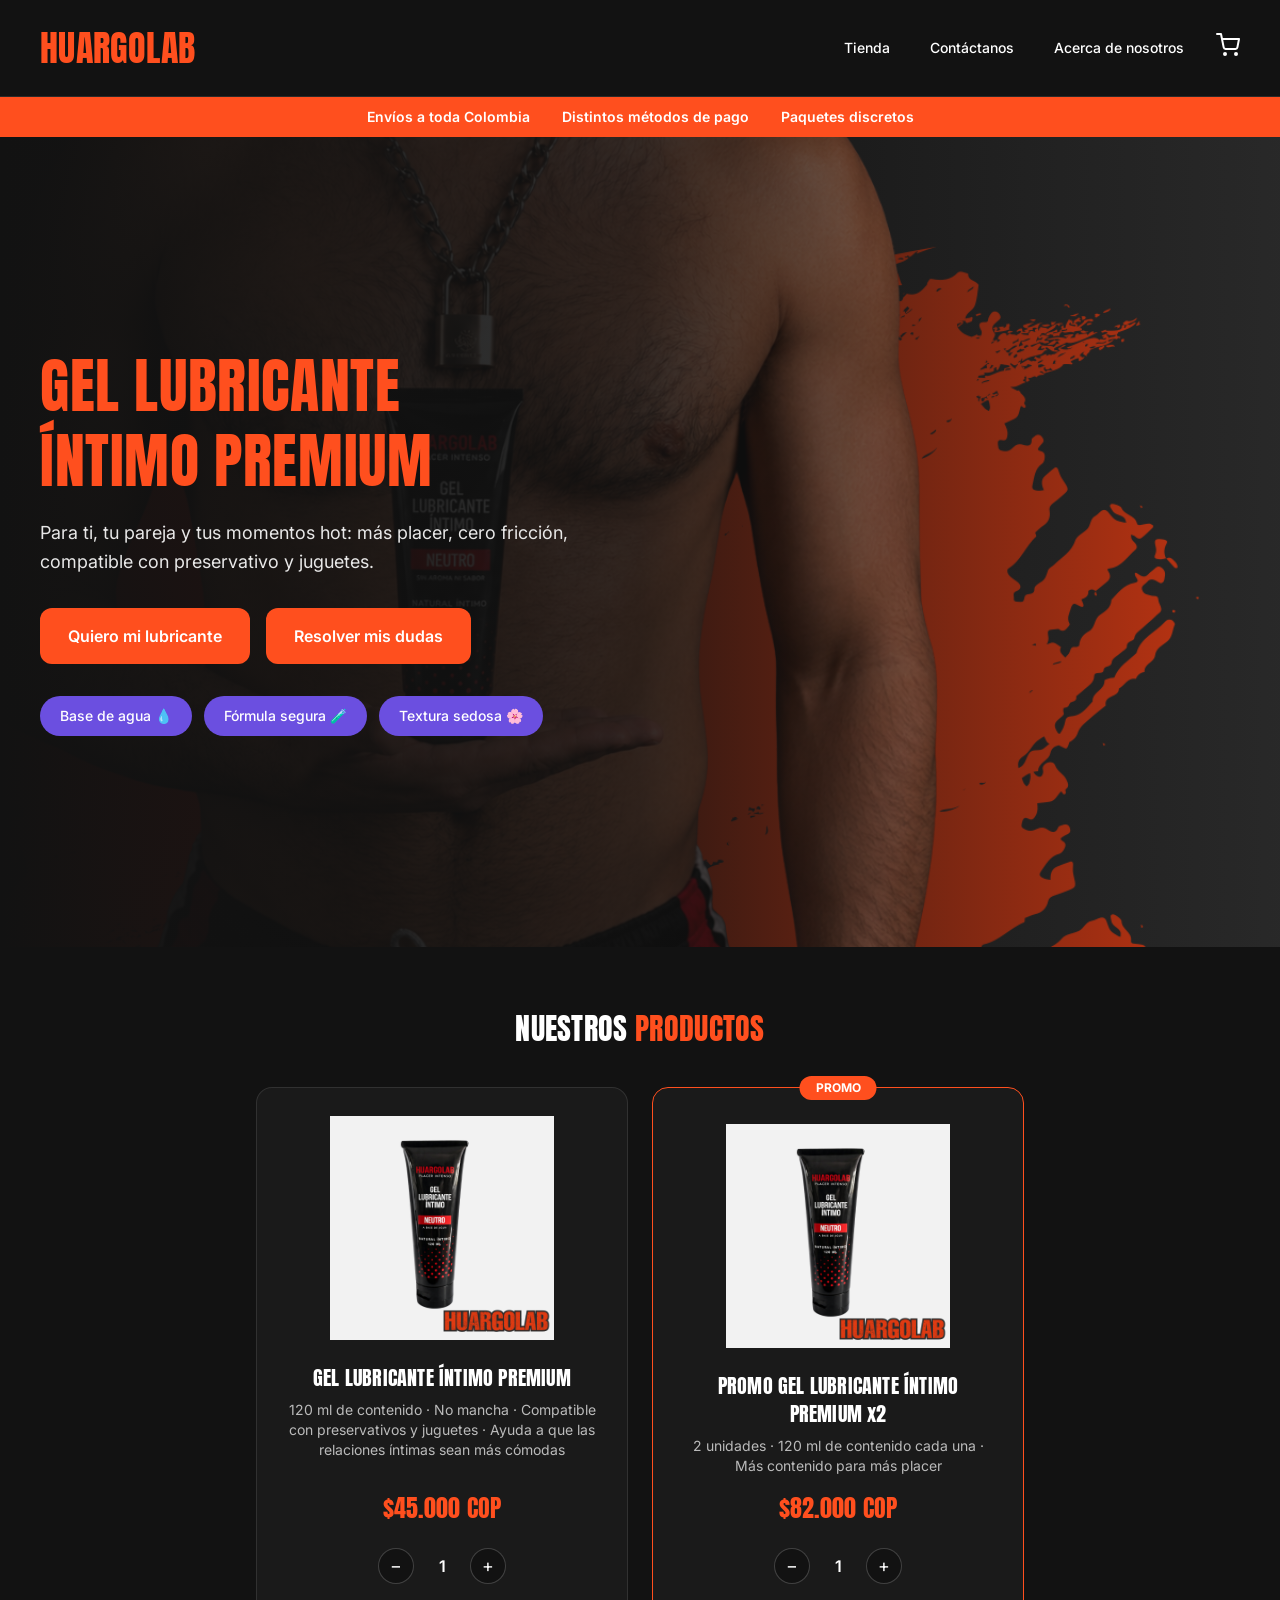
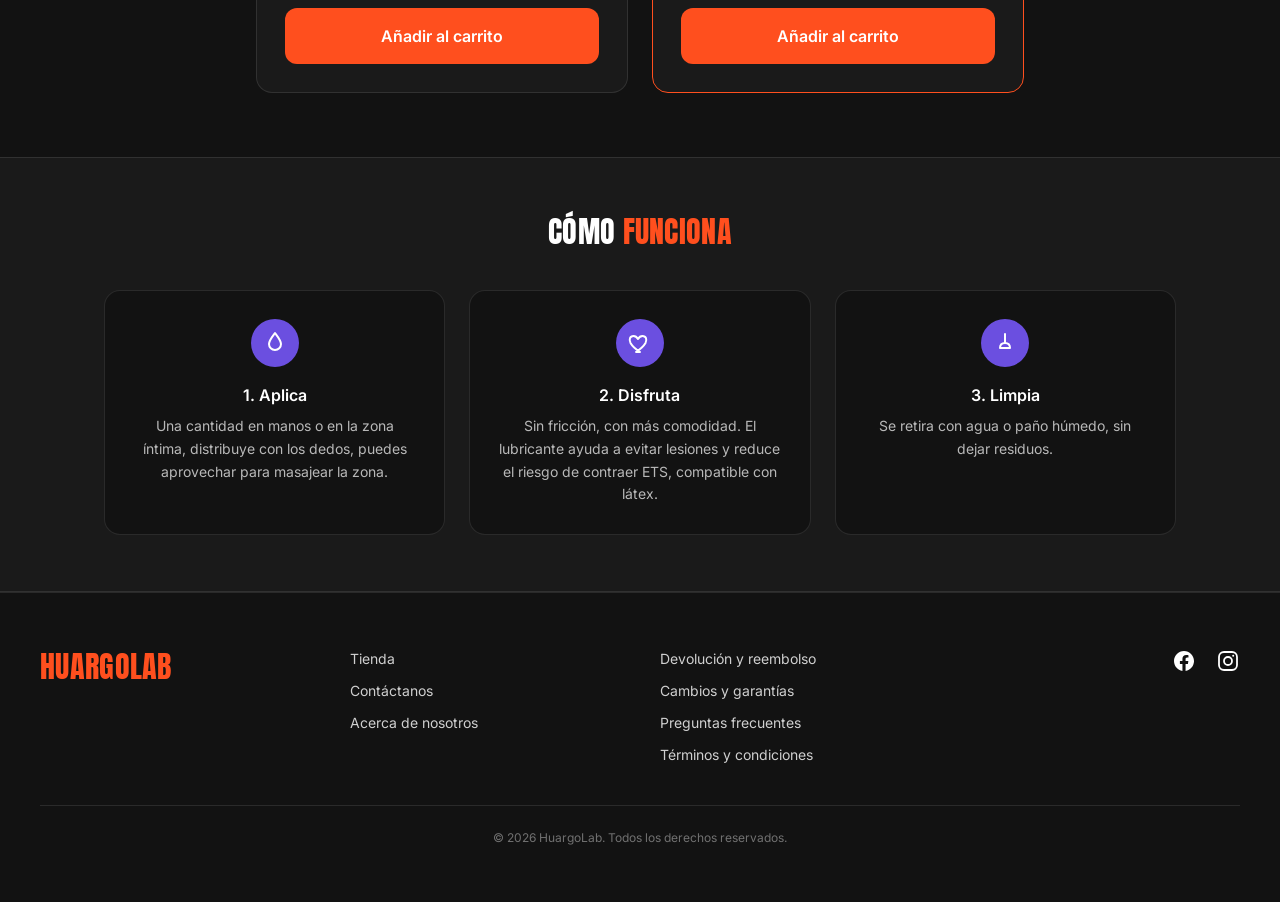
==== commit 973eb966: "BannerHomeChanges" ====
--- a/index.html
+++ b/index.html
@@ -119,21 +119,10 @@
     >
     <div class="px-6 py-10 text-center">
 
-      <!-- Badge -->
-      <span class="inline-flex items-center gap-2 border border-hg-orange text-white text-sm font-medium px-4 py-2 rounded-full mb-6">
-        📦 Envíos discretos · Toda Colombia
-      </span>
-
       <!-- Título -->
       <h1 class="font-display text-4xl sm:text-5xl text-hg-orange leading-[1.25] mb-5">
         GEL LUBRICANTE<br>ÍNTIMO PREMIUM
       </h1>
-
-      <!-- Subtítulo -->
-      <p class="text-base text-white/90 leading-relaxed mb-8">
-        Para ti, tu pareja y tus momentos hot: más placer, cero fricción,
-        compatible con preservativo y juguetes.
-      </p>
 
       <!-- CTAs -->
       <div class="flex flex-col gap-4 justify-center mb-8">
@@ -145,6 +134,12 @@
         </a>
       </div>
 
+      <!-- Subtítulo -->
+      <p class="text-base text-white/90 leading-relaxed mb-8">
+        Para ti, tu pareja y tus momentos hot: más placer, cero fricción,
+        compatible con preservativo y juguetes.
+      </p>
+
       <!-- Pastillas de beneficios -->
       <div class="flex flex-wrap gap-3 justify-center">
         <span class="pill-benefit bg-hg-purple text-white text-sm font-medium px-5 py-2.5 rounded-full">Base de agua 💧</span>
@@ -171,11 +166,6 @@
     <!-- Contenido -->
     <div class="relative z-10 max-w-7xl mx-auto min-h-[90vh] flex items-center px-10">
       <div class="max-w-xl text-left">
-
-        <!-- Badge -->
-        <span class="inline-flex items-center gap-2 border border-hg-orange text-white text-sm font-medium px-4 py-2 rounded-full mb-6">
-          📦 Envíos discretos · Toda Colombia
-        </span>
 
         <!-- Título -->
         <h1 class="font-display text-6xl text-hg-orange leading-[1.25] mb-5">
@@ -230,7 +220,7 @@
           <p class="text-sm text-white/70 mb-4 flex-1">120 ml de contenido · No mancha · Compatible con preservativos y juguetes · Ayuda a que las relaciones íntimas sean más cómodas</p>
           <p class="font-display text-2xl text-hg-orange mb-6">$45.000 COP</p>
 
-          <div class="flex items-center justify-center gap-4 mb-6">
+          <div class="qty-controls flex items-center justify-center gap-4 mb-6">
             <button class="qty-minus w-9 h-9 rounded-full bg-hg-bg border border-white/20 text-white text-lg hover:border-hg-orange transition-colors" data-product="gel-1" aria-label="Disminuir cantidad">−</button>
             <span class="qty-value text-white font-semibold w-6 text-center" data-product="gel-1">1</span>
             <button class="qty-plus w-9 h-9 rounded-full bg-hg-bg border border-white/20 text-white text-lg hover:border-hg-orange transition-colors" data-product="gel-1" aria-label="Aumentar cantidad">+</button>
@@ -239,6 +229,9 @@
           <button class="add-to-cart btn-primary w-full text-white font-semibold px-7 py-4 rounded-xl text-base" data-product="gel-1">
             Añadir al carrito
           </button>
+          <p class="out-of-stock-label hidden bg-hg-bg border border-white/20 text-white/60 font-semibold px-7 py-4 rounded-xl text-base" data-product="gel-1">
+            Agotado
+          </p>
         </div>
 
         <!-- Producto 2: PROMO x2 unidades -->
@@ -253,7 +246,7 @@
           <p class="text-sm text-white/70 mb-4 flex-1">2 unidades · 120 ml de contenido cada una · Más contenido para más placer</p>
           <p class="font-display text-2xl text-hg-orange mb-6">$82.000 COP</p>
 
-          <div class="flex items-center justify-center gap-4 mb-6">
+          <div class="qty-controls flex items-center justify-center gap-4 mb-6">
             <button class="qty-minus w-9 h-9 rounded-full bg-hg-bg border border-white/20 text-white text-lg hover:border-hg-orange transition-colors" data-product="gel-promo2" aria-label="Disminuir cantidad">−</button>
             <span class="qty-value text-white font-semibold w-6 text-center" data-product="gel-promo2">1</span>
             <button class="qty-plus w-9 h-9 rounded-full bg-hg-bg border border-white/20 text-white text-lg hover:border-hg-orange transition-colors" data-product="gel-promo2" aria-label="Aumentar cantidad">+</button>
@@ -262,6 +255,9 @@
           <button class="add-to-cart btn-primary w-full text-white font-semibold px-7 py-4 rounded-xl text-base" data-product="gel-promo2">
             Añadir al carrito
           </button>
+          <p class="out-of-stock-label hidden bg-hg-bg border border-white/20 text-white/60 font-semibold px-7 py-4 rounded-xl text-base" data-product="gel-promo2">
+            Agotado
+          </p>
         </div>
 
       </div>
@@ -332,6 +328,19 @@
     <div id="cart-empty" class="text-white/60 text-sm text-center mt-10">Tu carrito está vacío.</div>
 
     <div id="cart-items-list" class="space-y-4 mb-2"></div>
+
+    <div class="pt-4 border-t border-white/10">
+      <p class="text-white text-sm font-semibold mb-2">Código de descuento</p>
+      <div class="flex gap-2">
+        <input id="discount-input" type="text" placeholder="Ej. CODIGOEJEMPLO10" class="flex-1 bg-hg-bg border border-white/15 rounded-lg px-4 py-3 text-sm text-white placeholder-white/40 focus:outline-none focus:border-hg-orange uppercase">
+        <button id="discount-apply-btn" class="bg-hg-purple hover:bg-hg-purple-dark text-white text-sm font-semibold px-4 rounded-lg transition-colors">Aplicar</button>
+      </div>
+      <p id="discount-message" class="hidden text-xs mt-2"></p>
+      <div id="discount-applied-row" class="hidden flex items-center justify-between mt-2 bg-hg-purple/15 border border-hg-purple rounded-lg px-4 py-2">
+        <span class="text-white text-xs"><span id="discount-applied-code"></span> aplicado ✅</span>
+        <button id="discount-remove-btn" class="text-white/60 hover:text-hg-orange text-xs underline">Quitar</button>
+      </div>
+    </div>
 
     <div id="checkout-form" class="hidden space-y-3 pt-4 border-t border-white/10">
       <p class="text-white text-sm font-semibold mb-2">Datos de envío</p>
@@ -353,6 +362,10 @@
     <div class="flex items-center justify-between mb-1 text-sm">
       <span class="text-white/70">Subtotal</span>
       <span id="cart-subtotal" class="text-white">$0</span>
+    </div>
+    <div id="cart-discount-row" class="hidden flex items-center justify-between mb-1 text-sm">
+      <span class="text-hg-purple">Descuento</span>
+      <span id="cart-discount" class="text-hg-purple">-$0</span>
     </div>
     <div class="flex items-center justify-between mb-4 text-sm">
       <span class="text-white/70">Envío</span>
@@ -422,6 +435,28 @@
   const REDIRECT_URL =
     window.location.protocol === "https:" ? window.location.href.split("#")[0] : SITE_URL;
 
+  // ---------- Supabase (inventario + códigos de descuento) ----------
+  // La "anon/publishable" key es pública a propósito — solo permite LEER
+  // (las tablas tienen políticas de solo lectura). Escribir (descontar
+  // stock, marcar un código como usado) solo lo hace la función serverless
+  // confirm-order.js con la llave secreta, nunca el navegador.
+  const SUPABASE_URL = "https://dzeoqjeeowwtloqzonuh.supabase.co";
+  const SUPABASE_ANON_KEY = "sb_publishable__mM1HdpVj-1sIB3mDzgvKg_YMyLzZsW";
+  const supabaseHeaders = {
+    apikey: SUPABASE_ANON_KEY,
+    Authorization: "Bearer " + SUPABASE_ANON_KEY,
+  };
+
+  let appliedDiscount = null; // { code, type, value }
+
+  function calculateDiscount(subtotal) {
+    if (!appliedDiscount) return 0;
+    if (appliedDiscount.type === "percent") {
+      return Math.round(subtotal * (appliedDiscount.value / 100));
+    }
+    return Math.min(appliedDiscount.value, subtotal);
+  }
+
   let cart = {}; // { productId: qty }
   const selectedQtyByProduct = { "gel-1": 1, "gel-promo2": 1 };
 
@@ -452,6 +487,14 @@
   const cartSubtotalEl = document.getElementById("cart-subtotal");
   const cartShippingEl = document.getElementById("cart-shipping");
   const cartTotal = document.getElementById("cart-total");
+  const cartDiscountRow = document.getElementById("cart-discount-row");
+  const cartDiscountEl = document.getElementById("cart-discount");
+  const discountInput = document.getElementById("discount-input");
+  const discountApplyBtn = document.getElementById("discount-apply-btn");
+  const discountMessage = document.getElementById("discount-message");
+  const discountAppliedRow = document.getElementById("discount-applied-row");
+  const discountAppliedCode = document.getElementById("discount-applied-code");
+  const discountRemoveBtn = document.getElementById("discount-remove-btn");
   const checkoutForm = document.getElementById("checkout-form");
   const formError = document.getElementById("form-error");
   const coverageWarning = document.getElementById("coverage-warning");
@@ -503,6 +546,42 @@
     });
   });
 
+  // ---------- Consulta el stock real en Supabase y actualiza la tienda ----------
+  let currentStock = {}; // { productId: number }
+
+  async function loadStock() {
+    try {
+      const res = await fetch(
+        SUPABASE_URL + "/rest/v1/inventario?select=product_id,stock",
+        { headers: supabaseHeaders }
+      );
+      const rows = await res.json();
+      if (!res.ok || !Array.isArray(rows)) return;
+      rows.forEach((row) => {
+        currentStock[row.product_id] = row.stock;
+      });
+      Object.keys(PRODUCTS).forEach((id) => {
+        const outOfStock = (currentStock[id] || 0) <= 0;
+        const addBtn = document.querySelector('.add-to-cart[data-product="' + id + '"]');
+        const label = document.querySelector('.out-of-stock-label[data-product="' + id + '"]');
+        const qtyControls = addBtn ? addBtn.closest(".flex.flex-col").querySelector(".qty-controls") : null;
+        if (!addBtn || !label) return;
+        if (outOfStock) {
+          addBtn.classList.add("hidden");
+          label.classList.remove("hidden");
+          if (qtyControls) qtyControls.classList.add("hidden");
+        } else {
+          addBtn.classList.remove("hidden");
+          label.classList.add("hidden");
+          if (qtyControls) qtyControls.classList.remove("hidden");
+        }
+      });
+    } catch (err) {
+      console.error("No se pudo consultar el stock:", err);
+    }
+  }
+  loadStock();
+
   function updateShippingDisplay() {
     const dep = departmentSelect.value;
     const info = getShippingInfo(dep);
@@ -522,11 +601,87 @@
     }
 
     const subtotal = cartSubtotal();
+    const discount = calculateDiscount(subtotal);
     const shippingFee = info.fee || 0;
+
     cartSubtotalEl.textContent = fmt(subtotal);
-    cartTotal.textContent = fmt(subtotal + (info.blocked ? 0 : shippingFee));
+    if (discount > 0) {
+      cartDiscountRow.classList.remove("hidden");
+      cartDiscountEl.textContent = "-" + fmt(discount);
+    } else {
+      cartDiscountRow.classList.add("hidden");
+    }
+    cartTotal.textContent = fmt(subtotal - discount + (info.blocked ? 0 : shippingFee));
   }
   departmentSelect.addEventListener("change", updateShippingDisplay);
+
+  function showDiscountMessage(text, isError) {
+    discountMessage.textContent = text;
+    discountMessage.className = "text-xs mt-2 " + (isError ? "text-hg-orange" : "text-hg-purple");
+    discountMessage.classList.remove("hidden");
+  }
+
+  discountApplyBtn.addEventListener("click", async () => {
+    const raw = discountInput.value.trim().toUpperCase();
+    if (!raw) {
+      showDiscountMessage("Escribe un código antes de aplicar.", true);
+      return;
+    }
+    discountApplyBtn.disabled = true;
+    discountApplyBtn.textContent = "Verificando...";
+    try {
+      const res = await fetch(
+        SUPABASE_URL + "/rest/v1/discount_code?code=ilike." + encodeURIComponent(raw) +
+          "&select=code,type,value,active,max_uses,current_uses,expires_at",
+        { headers: supabaseHeaders }
+      );
+      const rows = await res.json();
+      discountApplyBtn.textContent = "Aplicar";
+
+      if (!res.ok || !Array.isArray(rows) || rows.length === 0) {
+        discountApplyBtn.disabled = false;
+        showDiscountMessage("Ese código no es válido.", true);
+        return;
+      }
+      const found = rows[0];
+      if (!found.active) {
+        discountApplyBtn.disabled = false;
+        showDiscountMessage("Ese código ya no está activo.", true);
+        return;
+      }
+      if (found.max_uses !== null && found.current_uses >= found.max_uses) {
+        discountApplyBtn.disabled = false;
+        showDiscountMessage("Ese código ya alcanzó su límite de usos.", true);
+        return;
+      }
+      if (found.expires_at && new Date(found.expires_at) < new Date()) {
+        discountApplyBtn.disabled = false;
+        showDiscountMessage("Ese código ya venció.", true);
+        return;
+      }
+
+      appliedDiscount = { code: found.code, type: found.type, value: found.value };
+      discountMessage.classList.add("hidden");
+      discountAppliedCode.textContent = found.code;
+      discountAppliedRow.classList.remove("hidden");
+      discountInput.value = "";
+      discountInput.disabled = true;
+      updateShippingDisplay();
+    } catch (err) {
+      discountApplyBtn.disabled = false;
+      discountApplyBtn.textContent = "Aplicar";
+      showDiscountMessage("No pudimos verificar el código. Intenta de nuevo.", true);
+    }
+  });
+
+  discountRemoveBtn.addEventListener("click", () => {
+    appliedDiscount = null;
+    discountAppliedRow.classList.add("hidden");
+    discountMessage.classList.add("hidden");
+    discountInput.disabled = false;
+    discountApplyBtn.disabled = false;
+    updateShippingDisplay();
+  });
 
   function renderCart() {
     checkoutError.classList.add("hidden");
@@ -589,6 +744,12 @@
       checkoutForm.classList.add("hidden");
       cartFooter.classList.add("hidden");
       cartCount.classList.add("hidden");
+      appliedDiscount = null;
+      discountAppliedRow.classList.add("hidden");
+      discountMessage.classList.add("hidden");
+      discountInput.value = "";
+      discountInput.disabled = false;
+      discountApplyBtn.disabled = false;
     }
   }
 
@@ -629,8 +790,9 @@
     formError.classList.add("hidden");
 
     const subtotal = cartSubtotal();
+    const discount = calculateDiscount(subtotal);
     const shippingFee = shippingInfo.fee || 0;
-    const total = subtotal + shippingFee;
+    const total = subtotal - discount + shippingFee;
     const amountInCents = total * 100;
     const reference = "HG-" + Date.now();
 
@@ -699,14 +861,32 @@
         checkoutBtn.textContent = "Pagar con Wompi";
         const transaction = result && result.transaction;
         if (transaction && transaction.status === "APPROVED") {
-          const itemsText = Object.keys(cart)
+          const itemsForOrder = Object.keys(cart)
             .filter((id) => cart[id] > 0)
-            .map((id) => PRODUCTS[id].name + " x" + cart[id])
+            .map((id) => ({ productId: id, qty: cart[id] }));
+          const itemsText = itemsForOrder
+            .map((it) => PRODUCTS[it.productId].name + " x" + it.qty)
             .join(", ");
+
+          // Descuenta el stock y marca el código de descuento como usado.
+          // No bloquea el mensaje de WhatsApp si esto falla (el pago ya
+          // está aprobado); solo se registra el error en consola.
+          fetch("/.netlify/functions/confirm-order", {
+            method: "POST",
+            headers: { "Content-Type": "application/json" },
+            body: JSON.stringify({
+              items: itemsForOrder,
+              discountCode: appliedDiscount ? appliedDiscount.code : null,
+            }),
+          })
+            .then(() => loadStock())
+            .catch((err) => console.error("Error confirmando pedido en Supabase:", err));
+
           const msg =
             "¡Nuevo pedido pagado! 🎉%0A" +
             "Productos: " + itemsText + "%0A" +
             "Subtotal: " + fmt(subtotal) + "%0A" +
+            (discount > 0 ? "Descuento (" + appliedDiscount.code + "): -" + fmt(discount) + "%0A" : "") +
             "Envío: " + (shippingFee === 0 ? "Gratis" : fmt(shippingFee)) + "%0A" +
             "Total: " + fmt(total) + "%0A" +
             "Cliente: " + name + "%0A" +
--- a/styles.css
+++ b/styles.css
@@ -1 +1 @@
-*,:after,:before{--tw-border-spacing-x:0;--tw-border-spacing-y:0;--tw-translate-x:0;--tw-translate-y:0;--tw-rotate:0;--tw-skew-x:0;--tw-skew-y:0;--tw-scale-x:1;--tw-scale-y:1;--tw-pan-x: ;--tw-pan-y: ;--tw-pinch-zoom: ;--tw-scroll-snap-strictness:proximity;--tw-gradient-from-position: ;--tw-gradient-via-position: ;--tw-gradient-to-position: ;--tw-ordinal: ;--tw-slashed-zero: ;--tw-numeric-figure: ;--tw-numeric-spacing: ;--tw-numeric-fraction: ;--tw-ring-inset: ;--tw-ring-offset-width:0px;--tw-ring-offset-color:#fff;--tw-ring-color:rgba(59,130,246,.5);--tw-ring-offset-shadow:0 0 #0000;--tw-ring-shadow:0 0 #0000;--tw-shadow:0 0 #0000;--tw-shadow-colored:0 0 #0000;--tw-blur: ;--tw-brightness: ;--tw-contrast: ;--tw-grayscale: ;--tw-hue-rotate: ;--tw-invert: ;--tw-saturate: ;--tw-sepia: ;--tw-drop-shadow: ;--tw-backdrop-blur: ;--tw-backdrop-brightness: ;--tw-backdrop-contrast: ;--tw-backdrop-grayscale: ;--tw-backdrop-hue-rotate: ;--tw-backdrop-invert: ;--tw-backdrop-opacity: ;--tw-backdrop-saturate: ;--tw-backdrop-sepia: ;--tw-contain-size: ;--tw-contain-layout: ;--tw-contain-paint: ;--tw-contain-style: }::backdrop{--tw-border-spacing-x:0;--tw-border-spacing-y:0;--tw-translate-x:0;--tw-translate-y:0;--tw-rotate:0;--tw-skew-x:0;--tw-skew-y:0;--tw-scale-x:1;--tw-scale-y:1;--tw-pan-x: ;--tw-pan-y: ;--tw-pinch-zoom: ;--tw-scroll-snap-strictness:proximity;--tw-gradient-from-position: ;--tw-gradient-via-position: ;--tw-gradient-to-position: ;--tw-ordinal: ;--tw-slashed-zero: ;--tw-numeric-figure: ;--tw-numeric-spacing: ;--tw-numeric-fraction: ;--tw-ring-inset: ;--tw-ring-offset-width:0px;--tw-ring-offset-color:#fff;--tw-ring-color:rgba(59,130,246,.5);--tw-ring-offset-shadow:0 0 #0000;--tw-ring-shadow:0 0 #0000;--tw-shadow:0 0 #0000;--tw-shadow-colored:0 0 #0000;--tw-blur: ;--tw-brightness: ;--tw-contrast: ;--tw-grayscale: ;--tw-hue-rotate: ;--tw-invert: ;--tw-saturate: ;--tw-sepia: ;--tw-drop-shadow: ;--tw-backdrop-blur: ;--tw-backdrop-brightness: ;--tw-backdrop-contrast: ;--tw-backdrop-grayscale: ;--tw-backdrop-hue-rotate: ;--tw-backdrop-invert: ;--tw-backdrop-opacity: ;--tw-backdrop-saturate: ;--tw-backdrop-sepia: ;--tw-contain-size: ;--tw-contain-layout: ;--tw-contain-paint: ;--tw-contain-style: }/*! tailwindcss v3.4.19 | MIT License | https://tailwindcss.com*/*,:after,:before{box-sizing:border-box;border:0 solid #e5e7eb}:after,:before{--tw-content:""}:host,html{line-height:1.5;-webkit-text-size-adjust:100%;-moz-tab-size:4;-o-tab-size:4;tab-size:4;font-family:Inter,sans-serif;font-feature-settings:normal;font-variation-settings:normal;-webkit-tap-highlight-color:transparent}body{margin:0;line-height:inherit}hr{height:0;color:inherit;border-top-width:1px}abbr:where([title]){-webkit-text-decoration:underline dotted;text-decoration:underline dotted}h1,h2,h3,h4,h5,h6{font-size:inherit;font-weight:inherit}a{color:inherit;text-decoration:inherit}b,strong{font-weight:bolder}code,kbd,pre,samp{font-family:ui-monospace,SFMono-Regular,Menlo,Monaco,Consolas,Liberation Mono,Courier New,monospace;font-feature-settings:normal;font-variation-settings:normal;font-size:1em}small{font-size:80%}sub,sup{font-size:75%;line-height:0;position:relative;vertical-align:baseline}sub{bottom:-.25em}sup{top:-.5em}table{text-indent:0;border-color:inherit;border-collapse:collapse}button,input,optgroup,select,textarea{font-family:inherit;font-feature-settings:inherit;font-variation-settings:inherit;font-size:100%;font-weight:inherit;line-height:inherit;letter-spacing:inherit;color:inherit;margin:0;padding:0}button,select{text-transform:none}button,input:where([type=button]),input:where([type=reset]),input:where([type=submit]){-webkit-appearance:button;background-color:transparent;background-image:none}:-moz-focusring{outline:auto}:-moz-ui-invalid{box-shadow:none}progress{vertical-align:baseline}::-webkit-inner-spin-button,::-webkit-outer-spin-button{height:auto}[type=search]{-webkit-appearance:textfield;outline-offset:-2px}::-webkit-search-decoration{-webkit-appearance:none}::-webkit-file-upload-button{-webkit-appearance:button;font:inherit}summary{display:list-item}blockquote,dd,dl,figure,h1,h2,h3,h4,h5,h6,hr,p,pre{margin:0}fieldset{margin:0}fieldset,legend{padding:0}menu,ol,ul{list-style:none;margin:0;padding:0}dialog{padding:0}textarea{resize:vertical}input::-moz-placeholder,textarea::-moz-placeholder{opacity:1;color:#9ca3af}input::placeholder,textarea::placeholder{opacity:1;color:#9ca3af}[role=button],button{cursor:pointer}:disabled{cursor:default}audio,canvas,embed,iframe,img,object,svg,video{display:block;vertical-align:middle}img,video{max-width:100%;height:auto}[hidden]:where(:not([hidden=until-found])){display:none}.visible{visibility:visible}.fixed{position:fixed}.absolute{position:absolute}.relative{position:relative}.inset-0{inset:0}.-right-2{right:-.5rem}.-top-2{top:-.5rem}.-top-3{top:-.75rem}.left-0{left:0}.left-1\/2{left:50%}.right-0{right:0}.top-0{top:0}.top-full{top:100%}.z-10{z-index:10}.z-40{z-index:40}.z-50{z-index:50}.mx-auto{margin-left:auto;margin-right:auto}.mb-1{margin-bottom:.25rem}.mb-10{margin-bottom:2.5rem}.mb-2{margin-bottom:.5rem}.mb-3{margin-bottom:.75rem}.mb-4{margin-bottom:1rem}.mb-5{margin-bottom:1.25rem}.mb-6{margin-bottom:1.5rem}.mb-8{margin-bottom:2rem}.ml-auto{margin-left:auto}.mt-10{margin-top:2.5rem}.mt-2{margin-top:.5rem}.mt-3{margin-top:.75rem}.mt-4{margin-top:1rem}.block{display:block}.flex{display:flex}.inline-flex{display:inline-flex}.grid{display:grid}.hidden{display:none}.h-12{height:3rem}.h-16{height:4rem}.h-5{height:1.25rem}.h-56{height:14rem}.h-6{height:1.5rem}.h-64{height:16rem}.h-7{height:1.75rem}.h-9{height:2.25rem}.h-full{height:100%}.min-h-\[90vh\]{min-height:90vh}.w-12{width:3rem}.w-16{width:4rem}.w-4{width:1rem}.w-5{width:1.25rem}.w-6{width:1.5rem}.w-7{width:1.75rem}.w-9{width:2.25rem}.w-full{width:100%}.max-w-3xl{max-width:48rem}.max-w-6xl{max-width:72rem}.max-w-7xl{max-width:80rem}.max-w-xl{max-width:36rem}.flex-1{flex:1 1 0%}.-translate-x-1\/2{--tw-translate-x:-50%}.-translate-x-1\/2,.translate-x-full{transform:translate(var(--tw-translate-x),var(--tw-translate-y)) rotate(var(--tw-rotate)) skewX(var(--tw-skew-x)) skewY(var(--tw-skew-y)) scaleX(var(--tw-scale-x)) scaleY(var(--tw-scale-y))}.translate-x-full{--tw-translate-x:100%}.transform{transform:translate(var(--tw-translate-x),var(--tw-translate-y)) rotate(var(--tw-rotate)) skewX(var(--tw-skew-x)) skewY(var(--tw-skew-y)) scaleX(var(--tw-scale-x)) scaleY(var(--tw-scale-y))}.list-inside{list-style-position:inside}.list-disc{list-style-type:disc}.grid-cols-1{grid-template-columns:repeat(1,minmax(0,1fr))}.flex-row{flex-direction:row}.flex-col{flex-direction:column}.flex-wrap{flex-wrap:wrap}.items-start{align-items:flex-start}.items-center{align-items:center}.justify-start{justify-content:flex-start}.justify-center{justify-content:center}.justify-between{justify-content:space-between}.gap-10{gap:2.5rem}.gap-2{gap:.5rem}.gap-3{gap:.75rem}.gap-4{gap:1rem}.gap-5{gap:1.25rem}.gap-6{gap:1.5rem}.gap-8{gap:2rem}.space-y-2>:not([hidden])~:not([hidden]){--tw-space-y-reverse:0;margin-top:calc(.5rem*(1 - var(--tw-space-y-reverse)));margin-bottom:calc(.5rem*var(--tw-space-y-reverse))}.space-y-3>:not([hidden])~:not([hidden]){--tw-space-y-reverse:0;margin-top:calc(.75rem*(1 - var(--tw-space-y-reverse)));margin-bottom:calc(.75rem*var(--tw-space-y-reverse))}.space-y-4>:not([hidden])~:not([hidden]){--tw-space-y-reverse:0;margin-top:calc(1rem*(1 - var(--tw-space-y-reverse)));margin-bottom:calc(1rem*var(--tw-space-y-reverse))}.space-y-6>:not([hidden])~:not([hidden]){--tw-space-y-reverse:0;margin-top:calc(1.5rem*(1 - var(--tw-space-y-reverse)));margin-bottom:calc(1.5rem*var(--tw-space-y-reverse))}.space-y-8>:not([hidden])~:not([hidden]){--tw-space-y-reverse:0;margin-top:calc(2rem*(1 - var(--tw-space-y-reverse)));margin-bottom:calc(2rem*var(--tw-space-y-reverse))}.overflow-hidden{overflow:hidden}.overflow-y-auto{overflow-y:auto}.rounded-2xl{border-radius:1rem}.rounded-full{border-radius:9999px}.rounded-lg{border-radius:.5rem}.rounded-xl{border-radius:.75rem}.border{border-width:1px}.border-2{border-width:2px}.border-y{border-top-width:1px}.border-b,.border-y{border-bottom-width:1px}.border-l{border-left-width:1px}.border-t{border-top-width:1px}.border-hg-orange{--tw-border-opacity:1;border-color:rgb(255 79 30/var(--tw-border-opacity,1))}.border-hg-purple{--tw-border-opacity:1;border-color:rgb(107 79 224/var(--tw-border-opacity,1))}.border-white\/10{border-color:hsla(0,0%,100%,.1)}.border-white\/15{border-color:hsla(0,0%,100%,.15)}.border-white\/20{border-color:hsla(0,0%,100%,.2)}.border-white\/5{border-color:hsla(0,0%,100%,.05)}.bg-black\/60{background-color:rgba(0,0,0,.6)}.bg-hg-bg{--tw-bg-opacity:1;background-color:rgb(18 18 18/var(--tw-bg-opacity,1))}.bg-hg-orange{--tw-bg-opacity:1;background-color:rgb(255 79 30/var(--tw-bg-opacity,1))}.bg-hg-orange\/15{background-color:rgba(255,79,30,.15)}.bg-hg-purple{--tw-bg-opacity:1;background-color:rgb(107 79 224/var(--tw-bg-opacity,1))}.bg-hg-surface{--tw-bg-opacity:1;background-color:rgb(26 26 26/var(--tw-bg-opacity,1))}.bg-gradient-to-r{background-image:linear-gradient(to right,var(--tw-gradient-stops))}.from-hg-bg{--tw-gradient-from:#121212 var(--tw-gradient-from-position);--tw-gradient-to:hsla(0,0%,7%,0) var(--tw-gradient-to-position);--tw-gradient-stops:var(--tw-gradient-from),var(--tw-gradient-to)}.via-hg-bg\/85{--tw-gradient-to:hsla(0,0%,7%,0) var(--tw-gradient-to-position);--tw-gradient-stops:var(--tw-gradient-from),hsla(0,0%,7%,.85) var(--tw-gradient-via-position),var(--tw-gradient-to)}.to-hg-bg\/10{--tw-gradient-to:hsla(0,0%,7%,.1) var(--tw-gradient-to-position)}.object-contain{-o-object-fit:contain;object-fit:contain}.object-cover{-o-object-fit:cover;object-fit:cover}.object-\[65\%_center\]{-o-object-position:65% center;object-position:65% center}.object-right{-o-object-position:right;object-position:right}.p-6{padding:1.5rem}.p-7{padding:1.75rem}.px-10{padding-left:2.5rem;padding-right:2.5rem}.px-4{padding-left:1rem;padding-right:1rem}.px-5{padding-left:1.25rem;padding-right:1.25rem}.px-6{padding-left:1.5rem;padding-right:1.5rem}.px-7{padding-left:1.75rem;padding-right:1.75rem}.py-1{padding-top:.25rem;padding-bottom:.25rem}.py-1\.5{padding-top:.375rem;padding-bottom:.375rem}.py-10{padding-top:2.5rem;padding-bottom:2.5rem}.py-14{padding-top:3.5rem;padding-bottom:3.5rem}.py-16{padding-top:4rem;padding-bottom:4rem}.py-2{padding-top:.5rem;padding-bottom:.5rem}.py-2\.5{padding-top:.625rem;padding-bottom:.625rem}.py-3{padding-top:.75rem;padding-bottom:.75rem}.py-4{padding-top:1rem;padding-bottom:1rem}.py-5{padding-top:1.25rem;padding-bottom:1.25rem}.py-7{padding-top:1.75rem;padding-bottom:1.75rem}.pb-4{padding-bottom:1rem}.pt-3{padding-top:.75rem}.pt-4{padding-top:1rem}.pt-6{padding-top:1.5rem}.pt-8{padding-top:2rem}.text-left{text-align:left}.text-center{text-align:center}.font-display{font-family:Anton,sans-serif}.text-2xl{font-size:1.5rem;line-height:2rem}.text-3xl{font-size:1.875rem;line-height:2.25rem}.text-4xl{font-size:2.25rem;line-height:2.5rem}.text-6xl{font-size:3.75rem;line-height:1}.text-\[10px\]{font-size:10px}.text-base{font-size:1rem;line-height:1.5rem}.text-lg{font-size:1.125rem;line-height:1.75rem}.text-sm{font-size:.875rem;line-height:1.25rem}.text-xl{font-size:1.25rem;line-height:1.75rem}.text-xs{font-size:.75rem;line-height:1rem}.font-bold{font-weight:700}.font-medium{font-weight:500}.font-semibold{font-weight:600}.leading-\[1\.25\]{line-height:1.25}.leading-relaxed{line-height:1.625}.leading-tight{line-height:1.25}.tracking-wide{letter-spacing:.025em}.text-hg-orange{--tw-text-opacity:1;color:rgb(255 79 30/var(--tw-text-opacity,1))}.text-white{--tw-text-opacity:1;color:rgb(255 255 255/var(--tw-text-opacity,1))}.text-white\/40{color:hsla(0,0%,100%,.4)}.text-white\/50{color:hsla(0,0%,100%,.5)}.text-white\/60{color:hsla(0,0%,100%,.6)}.text-white\/70{color:hsla(0,0%,100%,.7)}.text-white\/80{color:hsla(0,0%,100%,.8)}.text-white\/85{color:hsla(0,0%,100%,.85)}.text-white\/90{color:hsla(0,0%,100%,.9)}.underline{text-decoration-line:underline}.placeholder-white\/40::-moz-placeholder{color:hsla(0,0%,100%,.4)}.placeholder-white\/40::placeholder{color:hsla(0,0%,100%,.4)}.shadow-xl{--tw-shadow:0 20px 25px -5px rgba(0,0,0,.1),0 8px 10px -6px rgba(0,0,0,.1);--tw-shadow-colored:0 20px 25px -5px var(--tw-shadow-color),0 8px 10px -6px var(--tw-shadow-color);box-shadow:var(--tw-ring-offset-shadow,0 0 #0000),var(--tw-ring-shadow,0 0 #0000),var(--tw-shadow)}.filter{filter:var(--tw-blur) var(--tw-brightness) var(--tw-contrast) var(--tw-grayscale) var(--tw-hue-rotate) var(--tw-invert) var(--tw-saturate) var(--tw-sepia) var(--tw-drop-shadow)}.transition{transition-property:color,background-color,border-color,text-decoration-color,fill,stroke,opacity,box-shadow,transform,filter,-webkit-backdrop-filter;transition-property:color,background-color,border-color,text-decoration-color,fill,stroke,opacity,box-shadow,transform,filter,backdrop-filter;transition-property:color,background-color,border-color,text-decoration-color,fill,stroke,opacity,box-shadow,transform,filter,backdrop-filter,-webkit-backdrop-filter;transition-timing-function:cubic-bezier(.4,0,.2,1);transition-duration:.15s}.transition-colors{transition-property:color,background-color,border-color,text-decoration-color,fill,stroke;transition-timing-function:cubic-bezier(.4,0,.2,1);transition-duration:.15s}.transition-transform{transition-property:transform;transition-timing-function:cubic-bezier(.4,0,.2,1);transition-duration:.15s}.duration-300{transition-duration:.3s}.hover\:border-hg-orange:hover{--tw-border-opacity:1;border-color:rgb(255 79 30/var(--tw-border-opacity,1))}.hover\:bg-hg-purple:hover{--tw-bg-opacity:1;background-color:rgb(107 79 224/var(--tw-bg-opacity,1))}.hover\:text-hg-orange:hover{--tw-text-opacity:1;color:rgb(255 79 30/var(--tw-text-opacity,1))}.focus\:border-hg-orange:focus{--tw-border-opacity:1;border-color:rgb(255 79 30/var(--tw-border-opacity,1))}.focus\:outline-none:focus{outline:2px solid transparent;outline-offset:2px}@media (min-width:640px){.sm\:h-80{height:20rem}.sm\:w-\[420px\]{width:420px}.sm\:grid-cols-2{grid-template-columns:repeat(2,minmax(0,1fr))}.sm\:grid-cols-3{grid-template-columns:repeat(3,minmax(0,1fr))}.sm\:flex-row{flex-direction:row}.sm\:justify-end{justify-content:flex-end}.sm\:text-3xl{font-size:1.875rem;line-height:2.25rem}.sm\:text-4xl{font-size:2.25rem;line-height:2.5rem}.sm\:text-5xl{font-size:3rem;line-height:1}}@media (min-width:768px){.md\:flex{display:flex}.md\:hidden{display:none}.md\:text-4xl{font-size:2.25rem;line-height:2.5rem}}@media (min-width:1024px){.lg\:block{display:block}.lg\:hidden{display:none}.lg\:grid-cols-4{grid-template-columns:repeat(4,minmax(0,1fr))}.lg\:px-10{padding-left:2.5rem;padding-right:2.5rem}.lg\:py-20{padding-top:5rem;padding-bottom:5rem}}+*,:after,:before{--tw-border-spacing-x:0;--tw-border-spacing-y:0;--tw-translate-x:0;--tw-translate-y:0;--tw-rotate:0;--tw-skew-x:0;--tw-skew-y:0;--tw-scale-x:1;--tw-scale-y:1;--tw-pan-x: ;--tw-pan-y: ;--tw-pinch-zoom: ;--tw-scroll-snap-strictness:proximity;--tw-gradient-from-position: ;--tw-gradient-via-position: ;--tw-gradient-to-position: ;--tw-ordinal: ;--tw-slashed-zero: ;--tw-numeric-figure: ;--tw-numeric-spacing: ;--tw-numeric-fraction: ;--tw-ring-inset: ;--tw-ring-offset-width:0px;--tw-ring-offset-color:#fff;--tw-ring-color:rgba(59,130,246,.5);--tw-ring-offset-shadow:0 0 #0000;--tw-ring-shadow:0 0 #0000;--tw-shadow:0 0 #0000;--tw-shadow-colored:0 0 #0000;--tw-blur: ;--tw-brightness: ;--tw-contrast: ;--tw-grayscale: ;--tw-hue-rotate: ;--tw-invert: ;--tw-saturate: ;--tw-sepia: ;--tw-drop-shadow: ;--tw-backdrop-blur: ;--tw-backdrop-brightness: ;--tw-backdrop-contrast: ;--tw-backdrop-grayscale: ;--tw-backdrop-hue-rotate: ;--tw-backdrop-invert: ;--tw-backdrop-opacity: ;--tw-backdrop-saturate: ;--tw-backdrop-sepia: ;--tw-contain-size: ;--tw-contain-layout: ;--tw-contain-paint: ;--tw-contain-style: }::backdrop{--tw-border-spacing-x:0;--tw-border-spacing-y:0;--tw-translate-x:0;--tw-translate-y:0;--tw-rotate:0;--tw-skew-x:0;--tw-skew-y:0;--tw-scale-x:1;--tw-scale-y:1;--tw-pan-x: ;--tw-pan-y: ;--tw-pinch-zoom: ;--tw-scroll-snap-strictness:proximity;--tw-gradient-from-position: ;--tw-gradient-via-position: ;--tw-gradient-to-position: ;--tw-ordinal: ;--tw-slashed-zero: ;--tw-numeric-figure: ;--tw-numeric-spacing: ;--tw-numeric-fraction: ;--tw-ring-inset: ;--tw-ring-offset-width:0px;--tw-ring-offset-color:#fff;--tw-ring-color:rgba(59,130,246,.5);--tw-ring-offset-shadow:0 0 #0000;--tw-ring-shadow:0 0 #0000;--tw-shadow:0 0 #0000;--tw-shadow-colored:0 0 #0000;--tw-blur: ;--tw-brightness: ;--tw-contrast: ;--tw-grayscale: ;--tw-hue-rotate: ;--tw-invert: ;--tw-saturate: ;--tw-sepia: ;--tw-drop-shadow: ;--tw-backdrop-blur: ;--tw-backdrop-brightness: ;--tw-backdrop-contrast: ;--tw-backdrop-grayscale: ;--tw-backdrop-hue-rotate: ;--tw-backdrop-invert: ;--tw-backdrop-opacity: ;--tw-backdrop-saturate: ;--tw-backdrop-sepia: ;--tw-contain-size: ;--tw-contain-layout: ;--tw-contain-paint: ;--tw-contain-style: }/*! tailwindcss v3.4.19 | MIT License | https://tailwindcss.com*/*,:after,:before{box-sizing:border-box;border:0 solid #e5e7eb}:after,:before{--tw-content:""}:host,html{line-height:1.5;-webkit-text-size-adjust:100%;-moz-tab-size:4;-o-tab-size:4;tab-size:4;font-family:Inter,sans-serif;font-feature-settings:normal;font-variation-settings:normal;-webkit-tap-highlight-color:transparent}body{margin:0;line-height:inherit}hr{height:0;color:inherit;border-top-width:1px}abbr:where([title]){-webkit-text-decoration:underline dotted;text-decoration:underline dotted}h1,h2,h3,h4,h5,h6{font-size:inherit;font-weight:inherit}a{color:inherit;text-decoration:inherit}b,strong{font-weight:bolder}code,kbd,pre,samp{font-family:ui-monospace,SFMono-Regular,Menlo,Monaco,Consolas,Liberation Mono,Courier New,monospace;font-feature-settings:normal;font-variation-settings:normal;font-size:1em}small{font-size:80%}sub,sup{font-size:75%;line-height:0;position:relative;vertical-align:baseline}sub{bottom:-.25em}sup{top:-.5em}table{text-indent:0;border-color:inherit;border-collapse:collapse}button,input,optgroup,select,textarea{font-family:inherit;font-feature-settings:inherit;font-variation-settings:inherit;font-size:100%;font-weight:inherit;line-height:inherit;letter-spacing:inherit;color:inherit;margin:0;padding:0}button,select{text-transform:none}button,input:where([type=button]),input:where([type=reset]),input:where([type=submit]){-webkit-appearance:button;background-color:transparent;background-image:none}:-moz-focusring{outline:auto}:-moz-ui-invalid{box-shadow:none}progress{vertical-align:baseline}::-webkit-inner-spin-button,::-webkit-outer-spin-button{height:auto}[type=search]{-webkit-appearance:textfield;outline-offset:-2px}::-webkit-search-decoration{-webkit-appearance:none}::-webkit-file-upload-button{-webkit-appearance:button;font:inherit}summary{display:list-item}blockquote,dd,dl,figure,h1,h2,h3,h4,h5,h6,hr,p,pre{margin:0}fieldset{margin:0}fieldset,legend{padding:0}menu,ol,ul{list-style:none;margin:0;padding:0}dialog{padding:0}textarea{resize:vertical}input::-moz-placeholder,textarea::-moz-placeholder{opacity:1;color:#9ca3af}input::placeholder,textarea::placeholder{opacity:1;color:#9ca3af}[role=button],button{cursor:pointer}:disabled{cursor:default}audio,canvas,embed,iframe,img,object,svg,video{display:block;vertical-align:middle}img,video{max-width:100%;height:auto}[hidden]:where(:not([hidden=until-found])){display:none}.visible{visibility:visible}.fixed{position:fixed}.absolute{position:absolute}.relative{position:relative}.inset-0{inset:0}.-right-2{right:-.5rem}.-top-2{top:-.5rem}.-top-3{top:-.75rem}.left-0{left:0}.left-1\/2{left:50%}.right-0{right:0}.top-0{top:0}.top-full{top:100%}.z-10{z-index:10}.z-40{z-index:40}.z-50{z-index:50}.mx-auto{margin-left:auto;margin-right:auto}.mb-1{margin-bottom:.25rem}.mb-10{margin-bottom:2.5rem}.mb-2{margin-bottom:.5rem}.mb-3{margin-bottom:.75rem}.mb-4{margin-bottom:1rem}.mb-5{margin-bottom:1.25rem}.mb-6{margin-bottom:1.5rem}.mb-8{margin-bottom:2rem}.ml-auto{margin-left:auto}.mt-10{margin-top:2.5rem}.mt-2{margin-top:.5rem}.mt-3{margin-top:.75rem}.mt-4{margin-top:1rem}.block{display:block}.flex{display:flex}.inline-flex{display:inline-flex}.grid{display:grid}.hidden{display:none}.h-12{height:3rem}.h-16{height:4rem}.h-5{height:1.25rem}.h-56{height:14rem}.h-6{height:1.5rem}.h-64{height:16rem}.h-7{height:1.75rem}.h-9{height:2.25rem}.h-full{height:100%}.min-h-\[90vh\]{min-height:90vh}.w-12{width:3rem}.w-16{width:4rem}.w-4{width:1rem}.w-5{width:1.25rem}.w-6{width:1.5rem}.w-7{width:1.75rem}.w-9{width:2.25rem}.w-full{width:100%}.max-w-3xl{max-width:48rem}.max-w-6xl{max-width:72rem}.max-w-7xl{max-width:80rem}.max-w-xl{max-width:36rem}.flex-1{flex:1 1 0%}.-translate-x-1\/2{--tw-translate-x:-50%}.-translate-x-1\/2,.translate-x-full{transform:translate(var(--tw-translate-x),var(--tw-translate-y)) rotate(var(--tw-rotate)) skewX(var(--tw-skew-x)) skewY(var(--tw-skew-y)) scaleX(var(--tw-scale-x)) scaleY(var(--tw-scale-y))}.translate-x-full{--tw-translate-x:100%}.transform{transform:translate(var(--tw-translate-x),var(--tw-translate-y)) rotate(var(--tw-rotate)) skewX(var(--tw-skew-x)) skewY(var(--tw-skew-y)) scaleX(var(--tw-scale-x)) scaleY(var(--tw-scale-y))}.list-inside{list-style-position:inside}.list-disc{list-style-type:disc}.grid-cols-1{grid-template-columns:repeat(1,minmax(0,1fr))}.flex-row{flex-direction:row}.flex-col{flex-direction:column}.flex-wrap{flex-wrap:wrap}.items-start{align-items:flex-start}.items-center{align-items:center}.justify-start{justify-content:flex-start}.justify-center{justify-content:center}.justify-between{justify-content:space-between}.gap-10{gap:2.5rem}.gap-2{gap:.5rem}.gap-3{gap:.75rem}.gap-4{gap:1rem}.gap-5{gap:1.25rem}.gap-6{gap:1.5rem}.gap-8{gap:2rem}.gap-x-8{-moz-column-gap:2rem;column-gap:2rem}.gap-y-1{row-gap:.25rem}.space-y-2>:not([hidden])~:not([hidden]){--tw-space-y-reverse:0;margin-top:calc(.5rem*(1 - var(--tw-space-y-reverse)));margin-bottom:calc(.5rem*var(--tw-space-y-reverse))}.space-y-3>:not([hidden])~:not([hidden]){--tw-space-y-reverse:0;margin-top:calc(.75rem*(1 - var(--tw-space-y-reverse)));margin-bottom:calc(.75rem*var(--tw-space-y-reverse))}.space-y-4>:not([hidden])~:not([hidden]){--tw-space-y-reverse:0;margin-top:calc(1rem*(1 - var(--tw-space-y-reverse)));margin-bottom:calc(1rem*var(--tw-space-y-reverse))}.space-y-6>:not([hidden])~:not([hidden]){--tw-space-y-reverse:0;margin-top:calc(1.5rem*(1 - var(--tw-space-y-reverse)));margin-bottom:calc(1.5rem*var(--tw-space-y-reverse))}.space-y-8>:not([hidden])~:not([hidden]){--tw-space-y-reverse:0;margin-top:calc(2rem*(1 - var(--tw-space-y-reverse)));margin-bottom:calc(2rem*var(--tw-space-y-reverse))}.overflow-hidden{overflow:hidden}.overflow-y-auto{overflow-y:auto}.rounded-2xl{border-radius:1rem}.rounded-full{border-radius:9999px}.rounded-lg{border-radius:.5rem}.rounded-xl{border-radius:.75rem}.border{border-width:1px}.border-2{border-width:2px}.border-y{border-top-width:1px}.border-b,.border-y{border-bottom-width:1px}.border-l{border-left-width:1px}.border-t{border-top-width:1px}.border-hg-orange{--tw-border-opacity:1;border-color:rgb(255 79 30/var(--tw-border-opacity,1))}.border-hg-purple{--tw-border-opacity:1;border-color:rgb(107 79 224/var(--tw-border-opacity,1))}.border-white\/10{border-color:hsla(0,0%,100%,.1)}.border-white\/15{border-color:hsla(0,0%,100%,.15)}.border-white\/20{border-color:hsla(0,0%,100%,.2)}.border-white\/5{border-color:hsla(0,0%,100%,.05)}.bg-black\/60{background-color:rgba(0,0,0,.6)}.bg-hg-bg{--tw-bg-opacity:1;background-color:rgb(18 18 18/var(--tw-bg-opacity,1))}.bg-hg-orange{--tw-bg-opacity:1;background-color:rgb(255 79 30/var(--tw-bg-opacity,1))}.bg-hg-orange\/15{background-color:rgba(255,79,30,.15)}.bg-hg-purple{--tw-bg-opacity:1;background-color:rgb(107 79 224/var(--tw-bg-opacity,1))}.bg-hg-purple\/15{background-color:rgba(107,79,224,.15)}.bg-hg-surface{--tw-bg-opacity:1;background-color:rgb(26 26 26/var(--tw-bg-opacity,1))}.bg-gradient-to-r{background-image:linear-gradient(to right,var(--tw-gradient-stops))}.from-hg-bg{--tw-gradient-from:#121212 var(--tw-gradient-from-position);--tw-gradient-to:hsla(0,0%,7%,0) var(--tw-gradient-to-position);--tw-gradient-stops:var(--tw-gradient-from),var(--tw-gradient-to)}.via-hg-bg\/85{--tw-gradient-to:hsla(0,0%,7%,0) var(--tw-gradient-to-position);--tw-gradient-stops:var(--tw-gradient-from),hsla(0,0%,7%,.85) var(--tw-gradient-via-position),var(--tw-gradient-to)}.to-hg-bg\/10{--tw-gradient-to:hsla(0,0%,7%,.1) var(--tw-gradient-to-position)}.object-contain{-o-object-fit:contain;object-fit:contain}.object-cover{-o-object-fit:cover;object-fit:cover}.object-\[65\%_center\]{-o-object-position:65% center;object-position:65% center}.object-right{-o-object-position:right;object-position:right}.p-6{padding:1.5rem}.p-7{padding:1.75rem}.px-10{padding-left:2.5rem;padding-right:2.5rem}.px-4{padding-left:1rem;padding-right:1rem}.px-5{padding-left:1.25rem;padding-right:1.25rem}.px-6{padding-left:1.5rem;padding-right:1.5rem}.px-7{padding-left:1.75rem;padding-right:1.75rem}.py-1{padding-top:.25rem;padding-bottom:.25rem}.py-1\.5{padding-top:.375rem;padding-bottom:.375rem}.py-10{padding-top:2.5rem;padding-bottom:2.5rem}.py-14{padding-top:3.5rem;padding-bottom:3.5rem}.py-16{padding-top:4rem;padding-bottom:4rem}.py-2{padding-top:.5rem;padding-bottom:.5rem}.py-2\.5{padding-top:.625rem;padding-bottom:.625rem}.py-3{padding-top:.75rem;padding-bottom:.75rem}.py-4{padding-top:1rem;padding-bottom:1rem}.py-5{padding-top:1.25rem;padding-bottom:1.25rem}.py-7{padding-top:1.75rem;padding-bottom:1.75rem}.pb-4{padding-bottom:1rem}.pt-3{padding-top:.75rem}.pt-4{padding-top:1rem}.pt-6{padding-top:1.5rem}.pt-8{padding-top:2rem}.text-left{text-align:left}.text-center{text-align:center}.font-display{font-family:Anton,sans-serif}.text-2xl{font-size:1.5rem;line-height:2rem}.text-3xl{font-size:1.875rem;line-height:2.25rem}.text-4xl{font-size:2.25rem;line-height:2.5rem}.text-6xl{font-size:3.75rem;line-height:1}.text-\[10px\]{font-size:10px}.text-base{font-size:1rem;line-height:1.5rem}.text-lg{font-size:1.125rem;line-height:1.75rem}.text-sm{font-size:.875rem;line-height:1.25rem}.text-xl{font-size:1.25rem;line-height:1.75rem}.text-xs{font-size:.75rem;line-height:1rem}.font-bold{font-weight:700}.font-medium{font-weight:500}.font-semibold{font-weight:600}.uppercase{text-transform:uppercase}.leading-\[1\.25\]{line-height:1.25}.leading-relaxed{line-height:1.625}.leading-tight{line-height:1.25}.tracking-wide{letter-spacing:.025em}.text-hg-orange{--tw-text-opacity:1;color:rgb(255 79 30/var(--tw-text-opacity,1))}.text-hg-purple{--tw-text-opacity:1;color:rgb(107 79 224/var(--tw-text-opacity,1))}.text-white{--tw-text-opacity:1;color:rgb(255 255 255/var(--tw-text-opacity,1))}.text-white\/40{color:hsla(0,0%,100%,.4)}.text-white\/50{color:hsla(0,0%,100%,.5)}.text-white\/60{color:hsla(0,0%,100%,.6)}.text-white\/70{color:hsla(0,0%,100%,.7)}.text-white\/80{color:hsla(0,0%,100%,.8)}.text-white\/85{color:hsla(0,0%,100%,.85)}.text-white\/90{color:hsla(0,0%,100%,.9)}.underline{text-decoration-line:underline}.placeholder-white\/40::-moz-placeholder{color:hsla(0,0%,100%,.4)}.placeholder-white\/40::placeholder{color:hsla(0,0%,100%,.4)}.shadow-xl{--tw-shadow:0 20px 25px -5px rgba(0,0,0,.1),0 8px 10px -6px rgba(0,0,0,.1);--tw-shadow-colored:0 20px 25px -5px var(--tw-shadow-color),0 8px 10px -6px var(--tw-shadow-color);box-shadow:var(--tw-ring-offset-shadow,0 0 #0000),var(--tw-ring-shadow,0 0 #0000),var(--tw-shadow)}.filter{filter:var(--tw-blur) var(--tw-brightness) var(--tw-contrast) var(--tw-grayscale) var(--tw-hue-rotate) var(--tw-invert) var(--tw-saturate) var(--tw-sepia) var(--tw-drop-shadow)}.transition{transition-property:color,background-color,border-color,text-decoration-color,fill,stroke,opacity,box-shadow,transform,filter,-webkit-backdrop-filter;transition-property:color,background-color,border-color,text-decoration-color,fill,stroke,opacity,box-shadow,transform,filter,backdrop-filter;transition-property:color,background-color,border-color,text-decoration-color,fill,stroke,opacity,box-shadow,transform,filter,backdrop-filter,-webkit-backdrop-filter;transition-timing-function:cubic-bezier(.4,0,.2,1);transition-duration:.15s}.transition-colors{transition-property:color,background-color,border-color,text-decoration-color,fill,stroke;transition-timing-function:cubic-bezier(.4,0,.2,1);transition-duration:.15s}.transition-transform{transition-property:transform;transition-timing-function:cubic-bezier(.4,0,.2,1);transition-duration:.15s}.duration-300{transition-duration:.3s}.hover\:border-hg-orange:hover{--tw-border-opacity:1;border-color:rgb(255 79 30/var(--tw-border-opacity,1))}.hover\:bg-hg-purple:hover{--tw-bg-opacity:1;background-color:rgb(107 79 224/var(--tw-bg-opacity,1))}.hover\:bg-hg-purple-dark:hover{--tw-bg-opacity:1;background-color:rgb(79 56 173/var(--tw-bg-opacity,1))}.hover\:text-hg-orange:hover{--tw-text-opacity:1;color:rgb(255 79 30/var(--tw-text-opacity,1))}.focus\:border-hg-orange:focus{--tw-border-opacity:1;border-color:rgb(255 79 30/var(--tw-border-opacity,1))}.focus\:outline-none:focus{outline:2px solid transparent;outline-offset:2px}@media (min-width:640px){.sm\:h-80{height:20rem}.sm\:w-\[420px\]{width:420px}.sm\:grid-cols-2{grid-template-columns:repeat(2,minmax(0,1fr))}.sm\:grid-cols-3{grid-template-columns:repeat(3,minmax(0,1fr))}.sm\:flex-row{flex-direction:row}.sm\:justify-end{justify-content:flex-end}.sm\:text-3xl{font-size:1.875rem;line-height:2.25rem}.sm\:text-4xl{font-size:2.25rem;line-height:2.5rem}.sm\:text-5xl{font-size:3rem;line-height:1}.sm\:text-sm{font-size:.875rem;line-height:1.25rem}}@media (min-width:768px){.md\:flex{display:flex}.md\:hidden{display:none}.md\:text-4xl{font-size:2.25rem;line-height:2.5rem}}@media (min-width:1024px){.lg\:block{display:block}.lg\:hidden{display:none}.lg\:grid-cols-4{grid-template-columns:repeat(4,minmax(0,1fr))}.lg\:px-10{padding-left:2.5rem;padding-right:2.5rem}.lg\:py-20{padding-top:5rem;padding-bottom:5rem}}
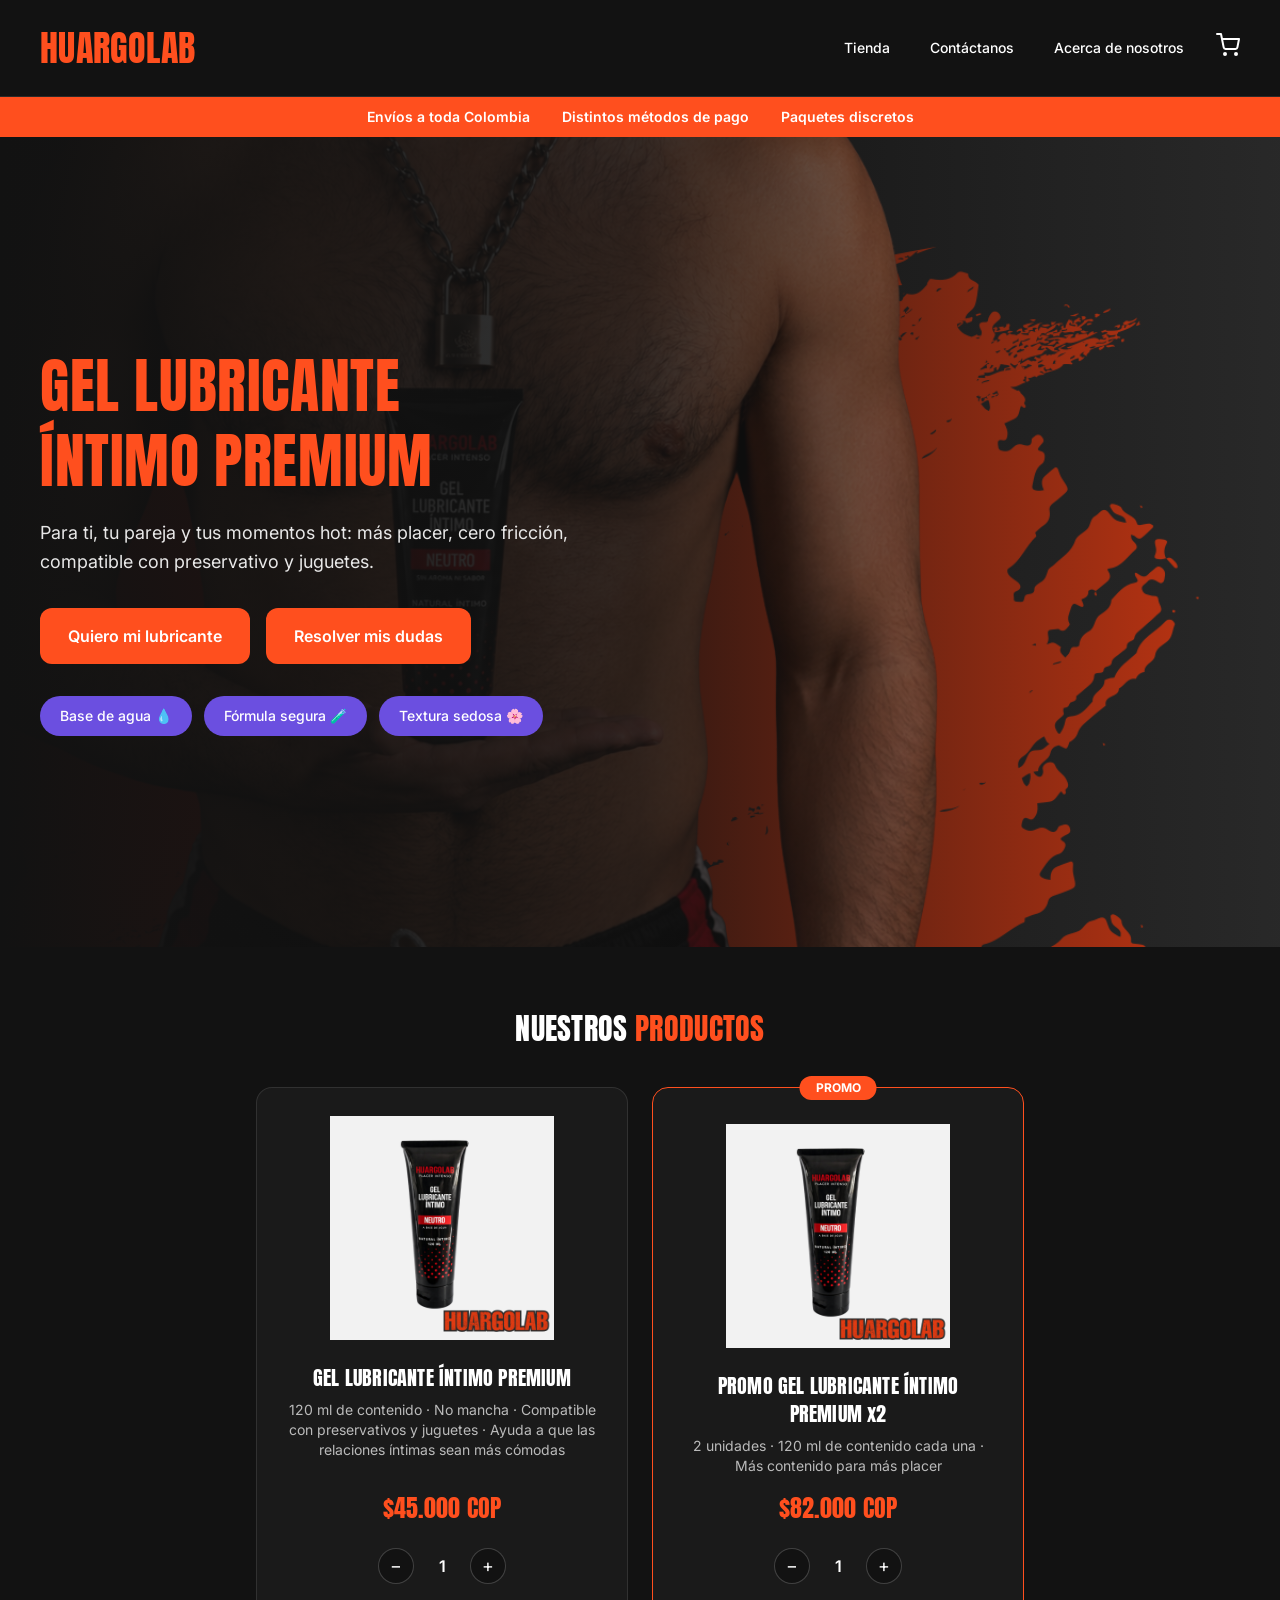
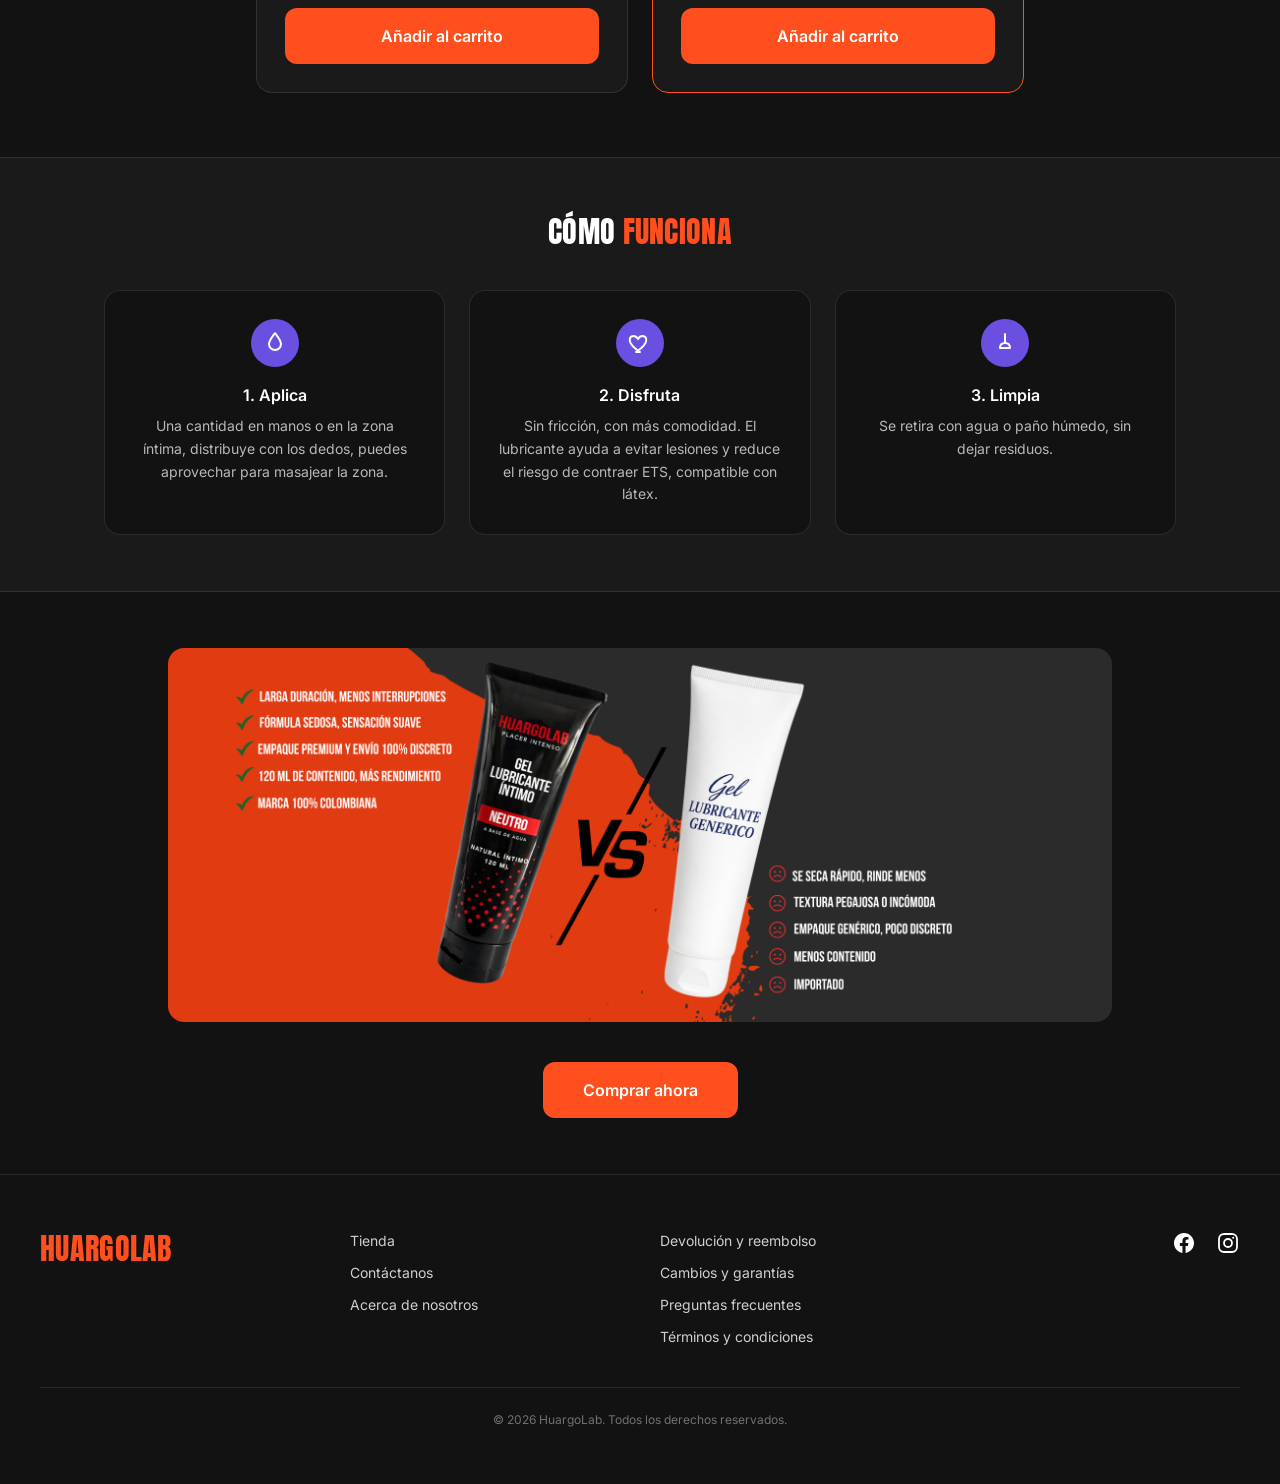
==== commit ac2a037b: "BannerComparative" ====
--- a/index.html
+++ b/index.html
@@ -303,6 +303,20 @@
         </div>
 
       </div>
+    </div>
+  </section>
+
+  <!-- ============ BANNER COMPARATIVO ============ -->
+  <section class="w-full bg-hg-bg">
+    <div class="max-w-5xl mx-auto px-6 lg:px-10 py-14 text-center">
+      <img
+        src="banner-comparativo.png"
+        alt="Comparación entre HuargoLab y un lubricante genérico"
+        class="w-full rounded-2xl mb-10"
+      >
+      <a href="#comprar" class="btn-primary inline-flex items-center justify-center gap-2 text-white font-semibold px-10 py-4 rounded-xl text-base">
+        Comprar ahora
+      </a>
     </div>
   </section>
 
--- a/styles.css
+++ b/styles.css
@@ -1 +1 @@
-*,:after,:before{--tw-border-spacing-x:0;--tw-border-spacing-y:0;--tw-translate-x:0;--tw-translate-y:0;--tw-rotate:0;--tw-skew-x:0;--tw-skew-y:0;--tw-scale-x:1;--tw-scale-y:1;--tw-pan-x: ;--tw-pan-y: ;--tw-pinch-zoom: ;--tw-scroll-snap-strictness:proximity;--tw-gradient-from-position: ;--tw-gradient-via-position: ;--tw-gradient-to-position: ;--tw-ordinal: ;--tw-slashed-zero: ;--tw-numeric-figure: ;--tw-numeric-spacing: ;--tw-numeric-fraction: ;--tw-ring-inset: ;--tw-ring-offset-width:0px;--tw-ring-offset-color:#fff;--tw-ring-color:rgba(59,130,246,.5);--tw-ring-offset-shadow:0 0 #0000;--tw-ring-shadow:0 0 #0000;--tw-shadow:0 0 #0000;--tw-shadow-colored:0 0 #0000;--tw-blur: ;--tw-brightness: ;--tw-contrast: ;--tw-grayscale: ;--tw-hue-rotate: ;--tw-invert: ;--tw-saturate: ;--tw-sepia: ;--tw-drop-shadow: ;--tw-backdrop-blur: ;--tw-backdrop-brightness: ;--tw-backdrop-contrast: ;--tw-backdrop-grayscale: ;--tw-backdrop-hue-rotate: ;--tw-backdrop-invert: ;--tw-backdrop-opacity: ;--tw-backdrop-saturate: ;--tw-backdrop-sepia: ;--tw-contain-size: ;--tw-contain-layout: ;--tw-contain-paint: ;--tw-contain-style: }::backdrop{--tw-border-spacing-x:0;--tw-border-spacing-y:0;--tw-translate-x:0;--tw-translate-y:0;--tw-rotate:0;--tw-skew-x:0;--tw-skew-y:0;--tw-scale-x:1;--tw-scale-y:1;--tw-pan-x: ;--tw-pan-y: ;--tw-pinch-zoom: ;--tw-scroll-snap-strictness:proximity;--tw-gradient-from-position: ;--tw-gradient-via-position: ;--tw-gradient-to-position: ;--tw-ordinal: ;--tw-slashed-zero: ;--tw-numeric-figure: ;--tw-numeric-spacing: ;--tw-numeric-fraction: ;--tw-ring-inset: ;--tw-ring-offset-width:0px;--tw-ring-offset-color:#fff;--tw-ring-color:rgba(59,130,246,.5);--tw-ring-offset-shadow:0 0 #0000;--tw-ring-shadow:0 0 #0000;--tw-shadow:0 0 #0000;--tw-shadow-colored:0 0 #0000;--tw-blur: ;--tw-brightness: ;--tw-contrast: ;--tw-grayscale: ;--tw-hue-rotate: ;--tw-invert: ;--tw-saturate: ;--tw-sepia: ;--tw-drop-shadow: ;--tw-backdrop-blur: ;--tw-backdrop-brightness: ;--tw-backdrop-contrast: ;--tw-backdrop-grayscale: ;--tw-backdrop-hue-rotate: ;--tw-backdrop-invert: ;--tw-backdrop-opacity: ;--tw-backdrop-saturate: ;--tw-backdrop-sepia: ;--tw-contain-size: ;--tw-contain-layout: ;--tw-contain-paint: ;--tw-contain-style: }/*! tailwindcss v3.4.19 | MIT License | https://tailwindcss.com*/*,:after,:before{box-sizing:border-box;border:0 solid #e5e7eb}:after,:before{--tw-content:""}:host,html{line-height:1.5;-webkit-text-size-adjust:100%;-moz-tab-size:4;-o-tab-size:4;tab-size:4;font-family:Inter,sans-serif;font-feature-settings:normal;font-variation-settings:normal;-webkit-tap-highlight-color:transparent}body{margin:0;line-height:inherit}hr{height:0;color:inherit;border-top-width:1px}abbr:where([title]){-webkit-text-decoration:underline dotted;text-decoration:underline dotted}h1,h2,h3,h4,h5,h6{font-size:inherit;font-weight:inherit}a{color:inherit;text-decoration:inherit}b,strong{font-weight:bolder}code,kbd,pre,samp{font-family:ui-monospace,SFMono-Regular,Menlo,Monaco,Consolas,Liberation Mono,Courier New,monospace;font-feature-settings:normal;font-variation-settings:normal;font-size:1em}small{font-size:80%}sub,sup{font-size:75%;line-height:0;position:relative;vertical-align:baseline}sub{bottom:-.25em}sup{top:-.5em}table{text-indent:0;border-color:inherit;border-collapse:collapse}button,input,optgroup,select,textarea{font-family:inherit;font-feature-settings:inherit;font-variation-settings:inherit;font-size:100%;font-weight:inherit;line-height:inherit;letter-spacing:inherit;color:inherit;margin:0;padding:0}button,select{text-transform:none}button,input:where([type=button]),input:where([type=reset]),input:where([type=submit]){-webkit-appearance:button;background-color:transparent;background-image:none}:-moz-focusring{outline:auto}:-moz-ui-invalid{box-shadow:none}progress{vertical-align:baseline}::-webkit-inner-spin-button,::-webkit-outer-spin-button{height:auto}[type=search]{-webkit-appearance:textfield;outline-offset:-2px}::-webkit-search-decoration{-webkit-appearance:none}::-webkit-file-upload-button{-webkit-appearance:button;font:inherit}summary{display:list-item}blockquote,dd,dl,figure,h1,h2,h3,h4,h5,h6,hr,p,pre{margin:0}fieldset{margin:0}fieldset,legend{padding:0}menu,ol,ul{list-style:none;margin:0;padding:0}dialog{padding:0}textarea{resize:vertical}input::-moz-placeholder,textarea::-moz-placeholder{opacity:1;color:#9ca3af}input::placeholder,textarea::placeholder{opacity:1;color:#9ca3af}[role=button],button{cursor:pointer}:disabled{cursor:default}audio,canvas,embed,iframe,img,object,svg,video{display:block;vertical-align:middle}img,video{max-width:100%;height:auto}[hidden]:where(:not([hidden=until-found])){display:none}.visible{visibility:visible}.fixed{position:fixed}.absolute{position:absolute}.relative{position:relative}.inset-0{inset:0}.-right-2{right:-.5rem}.-top-2{top:-.5rem}.-top-3{top:-.75rem}.left-0{left:0}.left-1\/2{left:50%}.right-0{right:0}.top-0{top:0}.top-full{top:100%}.z-10{z-index:10}.z-40{z-index:40}.z-50{z-index:50}.mx-auto{margin-left:auto;margin-right:auto}.mb-1{margin-bottom:.25rem}.mb-10{margin-bottom:2.5rem}.mb-2{margin-bottom:.5rem}.mb-3{margin-bottom:.75rem}.mb-4{margin-bottom:1rem}.mb-5{margin-bottom:1.25rem}.mb-6{margin-bottom:1.5rem}.mb-8{margin-bottom:2rem}.ml-auto{margin-left:auto}.mt-10{margin-top:2.5rem}.mt-2{margin-top:.5rem}.mt-3{margin-top:.75rem}.mt-4{margin-top:1rem}.block{display:block}.flex{display:flex}.inline-flex{display:inline-flex}.grid{display:grid}.hidden{display:none}.h-12{height:3rem}.h-16{height:4rem}.h-5{height:1.25rem}.h-56{height:14rem}.h-6{height:1.5rem}.h-64{height:16rem}.h-7{height:1.75rem}.h-9{height:2.25rem}.h-full{height:100%}.min-h-\[90vh\]{min-height:90vh}.w-12{width:3rem}.w-16{width:4rem}.w-4{width:1rem}.w-5{width:1.25rem}.w-6{width:1.5rem}.w-7{width:1.75rem}.w-9{width:2.25rem}.w-full{width:100%}.max-w-3xl{max-width:48rem}.max-w-6xl{max-width:72rem}.max-w-7xl{max-width:80rem}.max-w-xl{max-width:36rem}.flex-1{flex:1 1 0%}.-translate-x-1\/2{--tw-translate-x:-50%}.-translate-x-1\/2,.translate-x-full{transform:translate(var(--tw-translate-x),var(--tw-translate-y)) rotate(var(--tw-rotate)) skewX(var(--tw-skew-x)) skewY(var(--tw-skew-y)) scaleX(var(--tw-scale-x)) scaleY(var(--tw-scale-y))}.translate-x-full{--tw-translate-x:100%}.transform{transform:translate(var(--tw-translate-x),var(--tw-translate-y)) rotate(var(--tw-rotate)) skewX(var(--tw-skew-x)) skewY(var(--tw-skew-y)) scaleX(var(--tw-scale-x)) scaleY(var(--tw-scale-y))}.list-inside{list-style-position:inside}.list-disc{list-style-type:disc}.grid-cols-1{grid-template-columns:repeat(1,minmax(0,1fr))}.flex-row{flex-direction:row}.flex-col{flex-direction:column}.flex-wrap{flex-wrap:wrap}.items-start{align-items:flex-start}.items-center{align-items:center}.justify-start{justify-content:flex-start}.justify-center{justify-content:center}.justify-between{justify-content:space-between}.gap-10{gap:2.5rem}.gap-2{gap:.5rem}.gap-3{gap:.75rem}.gap-4{gap:1rem}.gap-5{gap:1.25rem}.gap-6{gap:1.5rem}.gap-8{gap:2rem}.gap-x-8{-moz-column-gap:2rem;column-gap:2rem}.gap-y-1{row-gap:.25rem}.space-y-2>:not([hidden])~:not([hidden]){--tw-space-y-reverse:0;margin-top:calc(.5rem*(1 - var(--tw-space-y-reverse)));margin-bottom:calc(.5rem*var(--tw-space-y-reverse))}.space-y-3>:not([hidden])~:not([hidden]){--tw-space-y-reverse:0;margin-top:calc(.75rem*(1 - var(--tw-space-y-reverse)));margin-bottom:calc(.75rem*var(--tw-space-y-reverse))}.space-y-4>:not([hidden])~:not([hidden]){--tw-space-y-reverse:0;margin-top:calc(1rem*(1 - var(--tw-space-y-reverse)));margin-bottom:calc(1rem*var(--tw-space-y-reverse))}.space-y-6>:not([hidden])~:not([hidden]){--tw-space-y-reverse:0;margin-top:calc(1.5rem*(1 - var(--tw-space-y-reverse)));margin-bottom:calc(1.5rem*var(--tw-space-y-reverse))}.space-y-8>:not([hidden])~:not([hidden]){--tw-space-y-reverse:0;margin-top:calc(2rem*(1 - var(--tw-space-y-reverse)));margin-bottom:calc(2rem*var(--tw-space-y-reverse))}.overflow-hidden{overflow:hidden}.overflow-y-auto{overflow-y:auto}.rounded-2xl{border-radius:1rem}.rounded-full{border-radius:9999px}.rounded-lg{border-radius:.5rem}.rounded-xl{border-radius:.75rem}.border{border-width:1px}.border-2{border-width:2px}.border-y{border-top-width:1px}.border-b,.border-y{border-bottom-width:1px}.border-l{border-left-width:1px}.border-t{border-top-width:1px}.border-hg-orange{--tw-border-opacity:1;border-color:rgb(255 79 30/var(--tw-border-opacity,1))}.border-hg-purple{--tw-border-opacity:1;border-color:rgb(107 79 224/var(--tw-border-opacity,1))}.border-white\/10{border-color:hsla(0,0%,100%,.1)}.border-white\/15{border-color:hsla(0,0%,100%,.15)}.border-white\/20{border-color:hsla(0,0%,100%,.2)}.border-white\/5{border-color:hsla(0,0%,100%,.05)}.bg-black\/60{background-color:rgba(0,0,0,.6)}.bg-hg-bg{--tw-bg-opacity:1;background-color:rgb(18 18 18/var(--tw-bg-opacity,1))}.bg-hg-orange{--tw-bg-opacity:1;background-color:rgb(255 79 30/var(--tw-bg-opacity,1))}.bg-hg-orange\/15{background-color:rgba(255,79,30,.15)}.bg-hg-purple{--tw-bg-opacity:1;background-color:rgb(107 79 224/var(--tw-bg-opacity,1))}.bg-hg-purple\/15{background-color:rgba(107,79,224,.15)}.bg-hg-surface{--tw-bg-opacity:1;background-color:rgb(26 26 26/var(--tw-bg-opacity,1))}.bg-gradient-to-r{background-image:linear-gradient(to right,var(--tw-gradient-stops))}.from-hg-bg{--tw-gradient-from:#121212 var(--tw-gradient-from-position);--tw-gradient-to:hsla(0,0%,7%,0) var(--tw-gradient-to-position);--tw-gradient-stops:var(--tw-gradient-from),var(--tw-gradient-to)}.via-hg-bg\/85{--tw-gradient-to:hsla(0,0%,7%,0) var(--tw-gradient-to-position);--tw-gradient-stops:var(--tw-gradient-from),hsla(0,0%,7%,.85) var(--tw-gradient-via-position),var(--tw-gradient-to)}.to-hg-bg\/10{--tw-gradient-to:hsla(0,0%,7%,.1) var(--tw-gradient-to-position)}.object-contain{-o-object-fit:contain;object-fit:contain}.object-cover{-o-object-fit:cover;object-fit:cover}.object-\[65\%_center\]{-o-object-position:65% center;object-position:65% center}.object-right{-o-object-position:right;object-position:right}.p-6{padding:1.5rem}.p-7{padding:1.75rem}.px-10{padding-left:2.5rem;padding-right:2.5rem}.px-4{padding-left:1rem;padding-right:1rem}.px-5{padding-left:1.25rem;padding-right:1.25rem}.px-6{padding-left:1.5rem;padding-right:1.5rem}.px-7{padding-left:1.75rem;padding-right:1.75rem}.py-1{padding-top:.25rem;padding-bottom:.25rem}.py-1\.5{padding-top:.375rem;padding-bottom:.375rem}.py-10{padding-top:2.5rem;padding-bottom:2.5rem}.py-14{padding-top:3.5rem;padding-bottom:3.5rem}.py-16{padding-top:4rem;padding-bottom:4rem}.py-2{padding-top:.5rem;padding-bottom:.5rem}.py-2\.5{padding-top:.625rem;padding-bottom:.625rem}.py-3{padding-top:.75rem;padding-bottom:.75rem}.py-4{padding-top:1rem;padding-bottom:1rem}.py-5{padding-top:1.25rem;padding-bottom:1.25rem}.py-7{padding-top:1.75rem;padding-bottom:1.75rem}.pb-4{padding-bottom:1rem}.pt-3{padding-top:.75rem}.pt-4{padding-top:1rem}.pt-6{padding-top:1.5rem}.pt-8{padding-top:2rem}.text-left{text-align:left}.text-center{text-align:center}.font-display{font-family:Anton,sans-serif}.text-2xl{font-size:1.5rem;line-height:2rem}.text-3xl{font-size:1.875rem;line-height:2.25rem}.text-4xl{font-size:2.25rem;line-height:2.5rem}.text-6xl{font-size:3.75rem;line-height:1}.text-\[10px\]{font-size:10px}.text-base{font-size:1rem;line-height:1.5rem}.text-lg{font-size:1.125rem;line-height:1.75rem}.text-sm{font-size:.875rem;line-height:1.25rem}.text-xl{font-size:1.25rem;line-height:1.75rem}.text-xs{font-size:.75rem;line-height:1rem}.font-bold{font-weight:700}.font-medium{font-weight:500}.font-semibold{font-weight:600}.uppercase{text-transform:uppercase}.leading-\[1\.25\]{line-height:1.25}.leading-relaxed{line-height:1.625}.leading-tight{line-height:1.25}.tracking-wide{letter-spacing:.025em}.text-hg-orange{--tw-text-opacity:1;color:rgb(255 79 30/var(--tw-text-opacity,1))}.text-hg-purple{--tw-text-opacity:1;color:rgb(107 79 224/var(--tw-text-opacity,1))}.text-white{--tw-text-opacity:1;color:rgb(255 255 255/var(--tw-text-opacity,1))}.text-white\/40{color:hsla(0,0%,100%,.4)}.text-white\/50{color:hsla(0,0%,100%,.5)}.text-white\/60{color:hsla(0,0%,100%,.6)}.text-white\/70{color:hsla(0,0%,100%,.7)}.text-white\/80{color:hsla(0,0%,100%,.8)}.text-white\/85{color:hsla(0,0%,100%,.85)}.text-white\/90{color:hsla(0,0%,100%,.9)}.underline{text-decoration-line:underline}.placeholder-white\/40::-moz-placeholder{color:hsla(0,0%,100%,.4)}.placeholder-white\/40::placeholder{color:hsla(0,0%,100%,.4)}.shadow-xl{--tw-shadow:0 20px 25px -5px rgba(0,0,0,.1),0 8px 10px -6px rgba(0,0,0,.1);--tw-shadow-colored:0 20px 25px -5px var(--tw-shadow-color),0 8px 10px -6px var(--tw-shadow-color);box-shadow:var(--tw-ring-offset-shadow,0 0 #0000),var(--tw-ring-shadow,0 0 #0000),var(--tw-shadow)}.filter{filter:var(--tw-blur) var(--tw-brightness) var(--tw-contrast) var(--tw-grayscale) var(--tw-hue-rotate) var(--tw-invert) var(--tw-saturate) var(--tw-sepia) var(--tw-drop-shadow)}.transition{transition-property:color,background-color,border-color,text-decoration-color,fill,stroke,opacity,box-shadow,transform,filter,-webkit-backdrop-filter;transition-property:color,background-color,border-color,text-decoration-color,fill,stroke,opacity,box-shadow,transform,filter,backdrop-filter;transition-property:color,background-color,border-color,text-decoration-color,fill,stroke,opacity,box-shadow,transform,filter,backdrop-filter,-webkit-backdrop-filter;transition-timing-function:cubic-bezier(.4,0,.2,1);transition-duration:.15s}.transition-colors{transition-property:color,background-color,border-color,text-decoration-color,fill,stroke;transition-timing-function:cubic-bezier(.4,0,.2,1);transition-duration:.15s}.transition-transform{transition-property:transform;transition-timing-function:cubic-bezier(.4,0,.2,1);transition-duration:.15s}.duration-300{transition-duration:.3s}.hover\:border-hg-orange:hover{--tw-border-opacity:1;border-color:rgb(255 79 30/var(--tw-border-opacity,1))}.hover\:bg-hg-purple:hover{--tw-bg-opacity:1;background-color:rgb(107 79 224/var(--tw-bg-opacity,1))}.hover\:bg-hg-purple-dark:hover{--tw-bg-opacity:1;background-color:rgb(79 56 173/var(--tw-bg-opacity,1))}.hover\:text-hg-orange:hover{--tw-text-opacity:1;color:rgb(255 79 30/var(--tw-text-opacity,1))}.focus\:border-hg-orange:focus{--tw-border-opacity:1;border-color:rgb(255 79 30/var(--tw-border-opacity,1))}.focus\:outline-none:focus{outline:2px solid transparent;outline-offset:2px}@media (min-width:640px){.sm\:h-80{height:20rem}.sm\:w-\[420px\]{width:420px}.sm\:grid-cols-2{grid-template-columns:repeat(2,minmax(0,1fr))}.sm\:grid-cols-3{grid-template-columns:repeat(3,minmax(0,1fr))}.sm\:flex-row{flex-direction:row}.sm\:justify-end{justify-content:flex-end}.sm\:text-3xl{font-size:1.875rem;line-height:2.25rem}.sm\:text-4xl{font-size:2.25rem;line-height:2.5rem}.sm\:text-5xl{font-size:3rem;line-height:1}.sm\:text-sm{font-size:.875rem;line-height:1.25rem}}@media (min-width:768px){.md\:flex{display:flex}.md\:hidden{display:none}.md\:text-4xl{font-size:2.25rem;line-height:2.5rem}}@media (min-width:1024px){.lg\:block{display:block}.lg\:hidden{display:none}.lg\:grid-cols-4{grid-template-columns:repeat(4,minmax(0,1fr))}.lg\:px-10{padding-left:2.5rem;padding-right:2.5rem}.lg\:py-20{padding-top:5rem;padding-bottom:5rem}}+*,:after,:before{--tw-border-spacing-x:0;--tw-border-spacing-y:0;--tw-translate-x:0;--tw-translate-y:0;--tw-rotate:0;--tw-skew-x:0;--tw-skew-y:0;--tw-scale-x:1;--tw-scale-y:1;--tw-pan-x: ;--tw-pan-y: ;--tw-pinch-zoom: ;--tw-scroll-snap-strictness:proximity;--tw-gradient-from-position: ;--tw-gradient-via-position: ;--tw-gradient-to-position: ;--tw-ordinal: ;--tw-slashed-zero: ;--tw-numeric-figure: ;--tw-numeric-spacing: ;--tw-numeric-fraction: ;--tw-ring-inset: ;--tw-ring-offset-width:0px;--tw-ring-offset-color:#fff;--tw-ring-color:rgba(59,130,246,.5);--tw-ring-offset-shadow:0 0 #0000;--tw-ring-shadow:0 0 #0000;--tw-shadow:0 0 #0000;--tw-shadow-colored:0 0 #0000;--tw-blur: ;--tw-brightness: ;--tw-contrast: ;--tw-grayscale: ;--tw-hue-rotate: ;--tw-invert: ;--tw-saturate: ;--tw-sepia: ;--tw-drop-shadow: ;--tw-backdrop-blur: ;--tw-backdrop-brightness: ;--tw-backdrop-contrast: ;--tw-backdrop-grayscale: ;--tw-backdrop-hue-rotate: ;--tw-backdrop-invert: ;--tw-backdrop-opacity: ;--tw-backdrop-saturate: ;--tw-backdrop-sepia: ;--tw-contain-size: ;--tw-contain-layout: ;--tw-contain-paint: ;--tw-contain-style: }::backdrop{--tw-border-spacing-x:0;--tw-border-spacing-y:0;--tw-translate-x:0;--tw-translate-y:0;--tw-rotate:0;--tw-skew-x:0;--tw-skew-y:0;--tw-scale-x:1;--tw-scale-y:1;--tw-pan-x: ;--tw-pan-y: ;--tw-pinch-zoom: ;--tw-scroll-snap-strictness:proximity;--tw-gradient-from-position: ;--tw-gradient-via-position: ;--tw-gradient-to-position: ;--tw-ordinal: ;--tw-slashed-zero: ;--tw-numeric-figure: ;--tw-numeric-spacing: ;--tw-numeric-fraction: ;--tw-ring-inset: ;--tw-ring-offset-width:0px;--tw-ring-offset-color:#fff;--tw-ring-color:rgba(59,130,246,.5);--tw-ring-offset-shadow:0 0 #0000;--tw-ring-shadow:0 0 #0000;--tw-shadow:0 0 #0000;--tw-shadow-colored:0 0 #0000;--tw-blur: ;--tw-brightness: ;--tw-contrast: ;--tw-grayscale: ;--tw-hue-rotate: ;--tw-invert: ;--tw-saturate: ;--tw-sepia: ;--tw-drop-shadow: ;--tw-backdrop-blur: ;--tw-backdrop-brightness: ;--tw-backdrop-contrast: ;--tw-backdrop-grayscale: ;--tw-backdrop-hue-rotate: ;--tw-backdrop-invert: ;--tw-backdrop-opacity: ;--tw-backdrop-saturate: ;--tw-backdrop-sepia: ;--tw-contain-size: ;--tw-contain-layout: ;--tw-contain-paint: ;--tw-contain-style: }/*! tailwindcss v3.4.19 | MIT License | https://tailwindcss.com*/*,:after,:before{box-sizing:border-box;border:0 solid #e5e7eb}:after,:before{--tw-content:""}:host,html{line-height:1.5;-webkit-text-size-adjust:100%;-moz-tab-size:4;-o-tab-size:4;tab-size:4;font-family:Inter,sans-serif;font-feature-settings:normal;font-variation-settings:normal;-webkit-tap-highlight-color:transparent}body{margin:0;line-height:inherit}hr{height:0;color:inherit;border-top-width:1px}abbr:where([title]){-webkit-text-decoration:underline dotted;text-decoration:underline dotted}h1,h2,h3,h4,h5,h6{font-size:inherit;font-weight:inherit}a{color:inherit;text-decoration:inherit}b,strong{font-weight:bolder}code,kbd,pre,samp{font-family:ui-monospace,SFMono-Regular,Menlo,Monaco,Consolas,Liberation Mono,Courier New,monospace;font-feature-settings:normal;font-variation-settings:normal;font-size:1em}small{font-size:80%}sub,sup{font-size:75%;line-height:0;position:relative;vertical-align:baseline}sub{bottom:-.25em}sup{top:-.5em}table{text-indent:0;border-color:inherit;border-collapse:collapse}button,input,optgroup,select,textarea{font-family:inherit;font-feature-settings:inherit;font-variation-settings:inherit;font-size:100%;font-weight:inherit;line-height:inherit;letter-spacing:inherit;color:inherit;margin:0;padding:0}button,select{text-transform:none}button,input:where([type=button]),input:where([type=reset]),input:where([type=submit]){-webkit-appearance:button;background-color:transparent;background-image:none}:-moz-focusring{outline:auto}:-moz-ui-invalid{box-shadow:none}progress{vertical-align:baseline}::-webkit-inner-spin-button,::-webkit-outer-spin-button{height:auto}[type=search]{-webkit-appearance:textfield;outline-offset:-2px}::-webkit-search-decoration{-webkit-appearance:none}::-webkit-file-upload-button{-webkit-appearance:button;font:inherit}summary{display:list-item}blockquote,dd,dl,figure,h1,h2,h3,h4,h5,h6,hr,p,pre{margin:0}fieldset{margin:0}fieldset,legend{padding:0}menu,ol,ul{list-style:none;margin:0;padding:0}dialog{padding:0}textarea{resize:vertical}input::-moz-placeholder,textarea::-moz-placeholder{opacity:1;color:#9ca3af}input::placeholder,textarea::placeholder{opacity:1;color:#9ca3af}[role=button],button{cursor:pointer}:disabled{cursor:default}audio,canvas,embed,iframe,img,object,svg,video{display:block;vertical-align:middle}img,video{max-width:100%;height:auto}[hidden]:where(:not([hidden=until-found])){display:none}.visible{visibility:visible}.fixed{position:fixed}.absolute{position:absolute}.relative{position:relative}.inset-0{inset:0}.-right-2{right:-.5rem}.-top-2{top:-.5rem}.-top-3{top:-.75rem}.left-0{left:0}.left-1\/2{left:50%}.right-0{right:0}.top-0{top:0}.top-full{top:100%}.z-10{z-index:10}.z-40{z-index:40}.z-50{z-index:50}.mx-auto{margin-left:auto;margin-right:auto}.mb-1{margin-bottom:.25rem}.mb-10{margin-bottom:2.5rem}.mb-2{margin-bottom:.5rem}.mb-3{margin-bottom:.75rem}.mb-4{margin-bottom:1rem}.mb-5{margin-bottom:1.25rem}.mb-6{margin-bottom:1.5rem}.mb-8{margin-bottom:2rem}.ml-auto{margin-left:auto}.mt-10{margin-top:2.5rem}.mt-2{margin-top:.5rem}.mt-3{margin-top:.75rem}.mt-4{margin-top:1rem}.block{display:block}.flex{display:flex}.inline-flex{display:inline-flex}.grid{display:grid}.hidden{display:none}.h-12{height:3rem}.h-16{height:4rem}.h-5{height:1.25rem}.h-56{height:14rem}.h-6{height:1.5rem}.h-64{height:16rem}.h-7{height:1.75rem}.h-9{height:2.25rem}.h-full{height:100%}.min-h-\[90vh\]{min-height:90vh}.w-12{width:3rem}.w-16{width:4rem}.w-4{width:1rem}.w-5{width:1.25rem}.w-6{width:1.5rem}.w-7{width:1.75rem}.w-9{width:2.25rem}.w-full{width:100%}.max-w-3xl{max-width:48rem}.max-w-5xl{max-width:64rem}.max-w-6xl{max-width:72rem}.max-w-7xl{max-width:80rem}.max-w-xl{max-width:36rem}.flex-1{flex:1 1 0%}.-translate-x-1\/2{--tw-translate-x:-50%}.-translate-x-1\/2,.translate-x-full{transform:translate(var(--tw-translate-x),var(--tw-translate-y)) rotate(var(--tw-rotate)) skewX(var(--tw-skew-x)) skewY(var(--tw-skew-y)) scaleX(var(--tw-scale-x)) scaleY(var(--tw-scale-y))}.translate-x-full{--tw-translate-x:100%}.transform{transform:translate(var(--tw-translate-x),var(--tw-translate-y)) rotate(var(--tw-rotate)) skewX(var(--tw-skew-x)) skewY(var(--tw-skew-y)) scaleX(var(--tw-scale-x)) scaleY(var(--tw-scale-y))}.list-inside{list-style-position:inside}.list-disc{list-style-type:disc}.grid-cols-1{grid-template-columns:repeat(1,minmax(0,1fr))}.flex-row{flex-direction:row}.flex-col{flex-direction:column}.flex-wrap{flex-wrap:wrap}.items-start{align-items:flex-start}.items-center{align-items:center}.justify-start{justify-content:flex-start}.justify-center{justify-content:center}.justify-between{justify-content:space-between}.gap-10{gap:2.5rem}.gap-2{gap:.5rem}.gap-3{gap:.75rem}.gap-4{gap:1rem}.gap-5{gap:1.25rem}.gap-6{gap:1.5rem}.gap-8{gap:2rem}.gap-x-8{-moz-column-gap:2rem;column-gap:2rem}.gap-y-1{row-gap:.25rem}.space-y-2>:not([hidden])~:not([hidden]){--tw-space-y-reverse:0;margin-top:calc(.5rem*(1 - var(--tw-space-y-reverse)));margin-bottom:calc(.5rem*var(--tw-space-y-reverse))}.space-y-3>:not([hidden])~:not([hidden]){--tw-space-y-reverse:0;margin-top:calc(.75rem*(1 - var(--tw-space-y-reverse)));margin-bottom:calc(.75rem*var(--tw-space-y-reverse))}.space-y-4>:not([hidden])~:not([hidden]){--tw-space-y-reverse:0;margin-top:calc(1rem*(1 - var(--tw-space-y-reverse)));margin-bottom:calc(1rem*var(--tw-space-y-reverse))}.space-y-6>:not([hidden])~:not([hidden]){--tw-space-y-reverse:0;margin-top:calc(1.5rem*(1 - var(--tw-space-y-reverse)));margin-bottom:calc(1.5rem*var(--tw-space-y-reverse))}.space-y-8>:not([hidden])~:not([hidden]){--tw-space-y-reverse:0;margin-top:calc(2rem*(1 - var(--tw-space-y-reverse)));margin-bottom:calc(2rem*var(--tw-space-y-reverse))}.overflow-hidden{overflow:hidden}.overflow-y-auto{overflow-y:auto}.rounded-2xl{border-radius:1rem}.rounded-full{border-radius:9999px}.rounded-lg{border-radius:.5rem}.rounded-xl{border-radius:.75rem}.border{border-width:1px}.border-2{border-width:2px}.border-y{border-top-width:1px}.border-b,.border-y{border-bottom-width:1px}.border-l{border-left-width:1px}.border-t{border-top-width:1px}.border-hg-orange{--tw-border-opacity:1;border-color:rgb(255 79 30/var(--tw-border-opacity,1))}.border-hg-purple{--tw-border-opacity:1;border-color:rgb(107 79 224/var(--tw-border-opacity,1))}.border-white\/10{border-color:hsla(0,0%,100%,.1)}.border-white\/15{border-color:hsla(0,0%,100%,.15)}.border-white\/20{border-color:hsla(0,0%,100%,.2)}.border-white\/5{border-color:hsla(0,0%,100%,.05)}.bg-black\/60{background-color:rgba(0,0,0,.6)}.bg-hg-bg{--tw-bg-opacity:1;background-color:rgb(18 18 18/var(--tw-bg-opacity,1))}.bg-hg-orange{--tw-bg-opacity:1;background-color:rgb(255 79 30/var(--tw-bg-opacity,1))}.bg-hg-orange\/15{background-color:rgba(255,79,30,.15)}.bg-hg-purple{--tw-bg-opacity:1;background-color:rgb(107 79 224/var(--tw-bg-opacity,1))}.bg-hg-purple\/15{background-color:rgba(107,79,224,.15)}.bg-hg-surface{--tw-bg-opacity:1;background-color:rgb(26 26 26/var(--tw-bg-opacity,1))}.bg-gradient-to-r{background-image:linear-gradient(to right,var(--tw-gradient-stops))}.from-hg-bg{--tw-gradient-from:#121212 var(--tw-gradient-from-position);--tw-gradient-to:hsla(0,0%,7%,0) var(--tw-gradient-to-position);--tw-gradient-stops:var(--tw-gradient-from),var(--tw-gradient-to)}.via-hg-bg\/85{--tw-gradient-to:hsla(0,0%,7%,0) var(--tw-gradient-to-position);--tw-gradient-stops:var(--tw-gradient-from),hsla(0,0%,7%,.85) var(--tw-gradient-via-position),var(--tw-gradient-to)}.to-hg-bg\/10{--tw-gradient-to:hsla(0,0%,7%,.1) var(--tw-gradient-to-position)}.object-contain{-o-object-fit:contain;object-fit:contain}.object-cover{-o-object-fit:cover;object-fit:cover}.object-\[65\%_center\]{-o-object-position:65% center;object-position:65% center}.object-right{-o-object-position:right;object-position:right}.p-6{padding:1.5rem}.p-7{padding:1.75rem}.px-10{padding-left:2.5rem;padding-right:2.5rem}.px-4{padding-left:1rem;padding-right:1rem}.px-5{padding-left:1.25rem;padding-right:1.25rem}.px-6{padding-left:1.5rem;padding-right:1.5rem}.px-7{padding-left:1.75rem;padding-right:1.75rem}.py-1{padding-top:.25rem;padding-bottom:.25rem}.py-1\.5{padding-top:.375rem;padding-bottom:.375rem}.py-10{padding-top:2.5rem;padding-bottom:2.5rem}.py-14{padding-top:3.5rem;padding-bottom:3.5rem}.py-16{padding-top:4rem;padding-bottom:4rem}.py-2{padding-top:.5rem;padding-bottom:.5rem}.py-2\.5{padding-top:.625rem;padding-bottom:.625rem}.py-3{padding-top:.75rem;padding-bottom:.75rem}.py-4{padding-top:1rem;padding-bottom:1rem}.py-5{padding-top:1.25rem;padding-bottom:1.25rem}.py-7{padding-top:1.75rem;padding-bottom:1.75rem}.pb-4{padding-bottom:1rem}.pt-3{padding-top:.75rem}.pt-4{padding-top:1rem}.pt-6{padding-top:1.5rem}.pt-8{padding-top:2rem}.text-left{text-align:left}.text-center{text-align:center}.font-display{font-family:Anton,sans-serif}.text-2xl{font-size:1.5rem;line-height:2rem}.text-3xl{font-size:1.875rem;line-height:2.25rem}.text-4xl{font-size:2.25rem;line-height:2.5rem}.text-6xl{font-size:3.75rem;line-height:1}.text-\[10px\]{font-size:10px}.text-base{font-size:1rem;line-height:1.5rem}.text-lg{font-size:1.125rem;line-height:1.75rem}.text-sm{font-size:.875rem;line-height:1.25rem}.text-xl{font-size:1.25rem;line-height:1.75rem}.text-xs{font-size:.75rem;line-height:1rem}.font-bold{font-weight:700}.font-medium{font-weight:500}.font-semibold{font-weight:600}.uppercase{text-transform:uppercase}.leading-\[1\.25\]{line-height:1.25}.leading-relaxed{line-height:1.625}.leading-tight{line-height:1.25}.tracking-wide{letter-spacing:.025em}.text-hg-orange{--tw-text-opacity:1;color:rgb(255 79 30/var(--tw-text-opacity,1))}.text-hg-purple{--tw-text-opacity:1;color:rgb(107 79 224/var(--tw-text-opacity,1))}.text-white{--tw-text-opacity:1;color:rgb(255 255 255/var(--tw-text-opacity,1))}.text-white\/40{color:hsla(0,0%,100%,.4)}.text-white\/50{color:hsla(0,0%,100%,.5)}.text-white\/60{color:hsla(0,0%,100%,.6)}.text-white\/70{color:hsla(0,0%,100%,.7)}.text-white\/80{color:hsla(0,0%,100%,.8)}.text-white\/85{color:hsla(0,0%,100%,.85)}.text-white\/90{color:hsla(0,0%,100%,.9)}.underline{text-decoration-line:underline}.placeholder-white\/40::-moz-placeholder{color:hsla(0,0%,100%,.4)}.placeholder-white\/40::placeholder{color:hsla(0,0%,100%,.4)}.shadow-xl{--tw-shadow:0 20px 25px -5px rgba(0,0,0,.1),0 8px 10px -6px rgba(0,0,0,.1);--tw-shadow-colored:0 20px 25px -5px var(--tw-shadow-color),0 8px 10px -6px var(--tw-shadow-color);box-shadow:var(--tw-ring-offset-shadow,0 0 #0000),var(--tw-ring-shadow,0 0 #0000),var(--tw-shadow)}.filter{filter:var(--tw-blur) var(--tw-brightness) var(--tw-contrast) var(--tw-grayscale) var(--tw-hue-rotate) var(--tw-invert) var(--tw-saturate) var(--tw-sepia) var(--tw-drop-shadow)}.transition{transition-property:color,background-color,border-color,text-decoration-color,fill,stroke,opacity,box-shadow,transform,filter,-webkit-backdrop-filter;transition-property:color,background-color,border-color,text-decoration-color,fill,stroke,opacity,box-shadow,transform,filter,backdrop-filter;transition-property:color,background-color,border-color,text-decoration-color,fill,stroke,opacity,box-shadow,transform,filter,backdrop-filter,-webkit-backdrop-filter;transition-timing-function:cubic-bezier(.4,0,.2,1);transition-duration:.15s}.transition-colors{transition-property:color,background-color,border-color,text-decoration-color,fill,stroke;transition-timing-function:cubic-bezier(.4,0,.2,1);transition-duration:.15s}.transition-transform{transition-property:transform;transition-timing-function:cubic-bezier(.4,0,.2,1);transition-duration:.15s}.duration-300{transition-duration:.3s}.hover\:border-hg-orange:hover{--tw-border-opacity:1;border-color:rgb(255 79 30/var(--tw-border-opacity,1))}.hover\:bg-hg-purple:hover{--tw-bg-opacity:1;background-color:rgb(107 79 224/var(--tw-bg-opacity,1))}.hover\:bg-hg-purple-dark:hover{--tw-bg-opacity:1;background-color:rgb(79 56 173/var(--tw-bg-opacity,1))}.hover\:text-hg-orange:hover{--tw-text-opacity:1;color:rgb(255 79 30/var(--tw-text-opacity,1))}.focus\:border-hg-orange:focus{--tw-border-opacity:1;border-color:rgb(255 79 30/var(--tw-border-opacity,1))}.focus\:outline-none:focus{outline:2px solid transparent;outline-offset:2px}@media (min-width:640px){.sm\:h-80{height:20rem}.sm\:w-\[420px\]{width:420px}.sm\:grid-cols-2{grid-template-columns:repeat(2,minmax(0,1fr))}.sm\:grid-cols-3{grid-template-columns:repeat(3,minmax(0,1fr))}.sm\:flex-row{flex-direction:row}.sm\:justify-end{justify-content:flex-end}.sm\:text-3xl{font-size:1.875rem;line-height:2.25rem}.sm\:text-4xl{font-size:2.25rem;line-height:2.5rem}.sm\:text-5xl{font-size:3rem;line-height:1}.sm\:text-sm{font-size:.875rem;line-height:1.25rem}}@media (min-width:768px){.md\:flex{display:flex}.md\:hidden{display:none}.md\:text-4xl{font-size:2.25rem;line-height:2.5rem}}@media (min-width:1024px){.lg\:block{display:block}.lg\:hidden{display:none}.lg\:grid-cols-4{grid-template-columns:repeat(4,minmax(0,1fr))}.lg\:px-10{padding-left:2.5rem;padding-right:2.5rem}.lg\:py-20{padding-top:5rem;padding-bottom:5rem}}
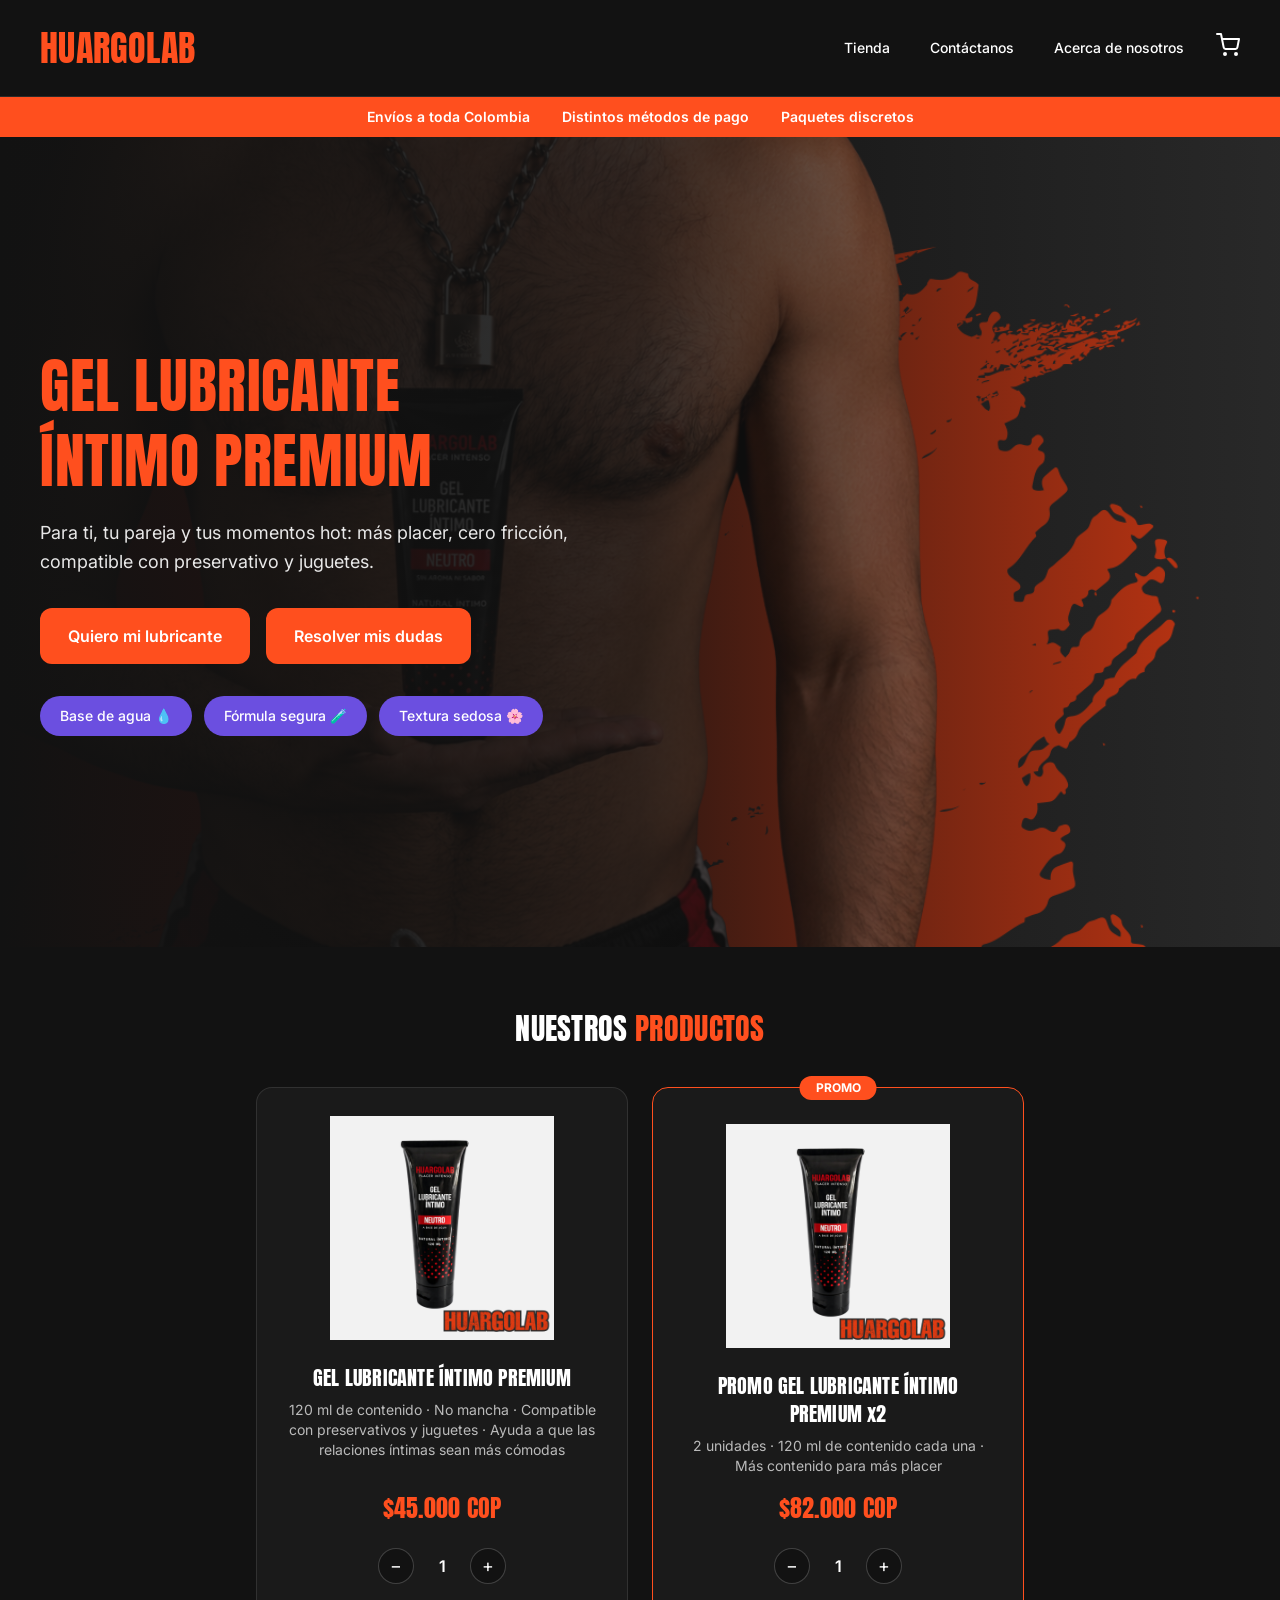
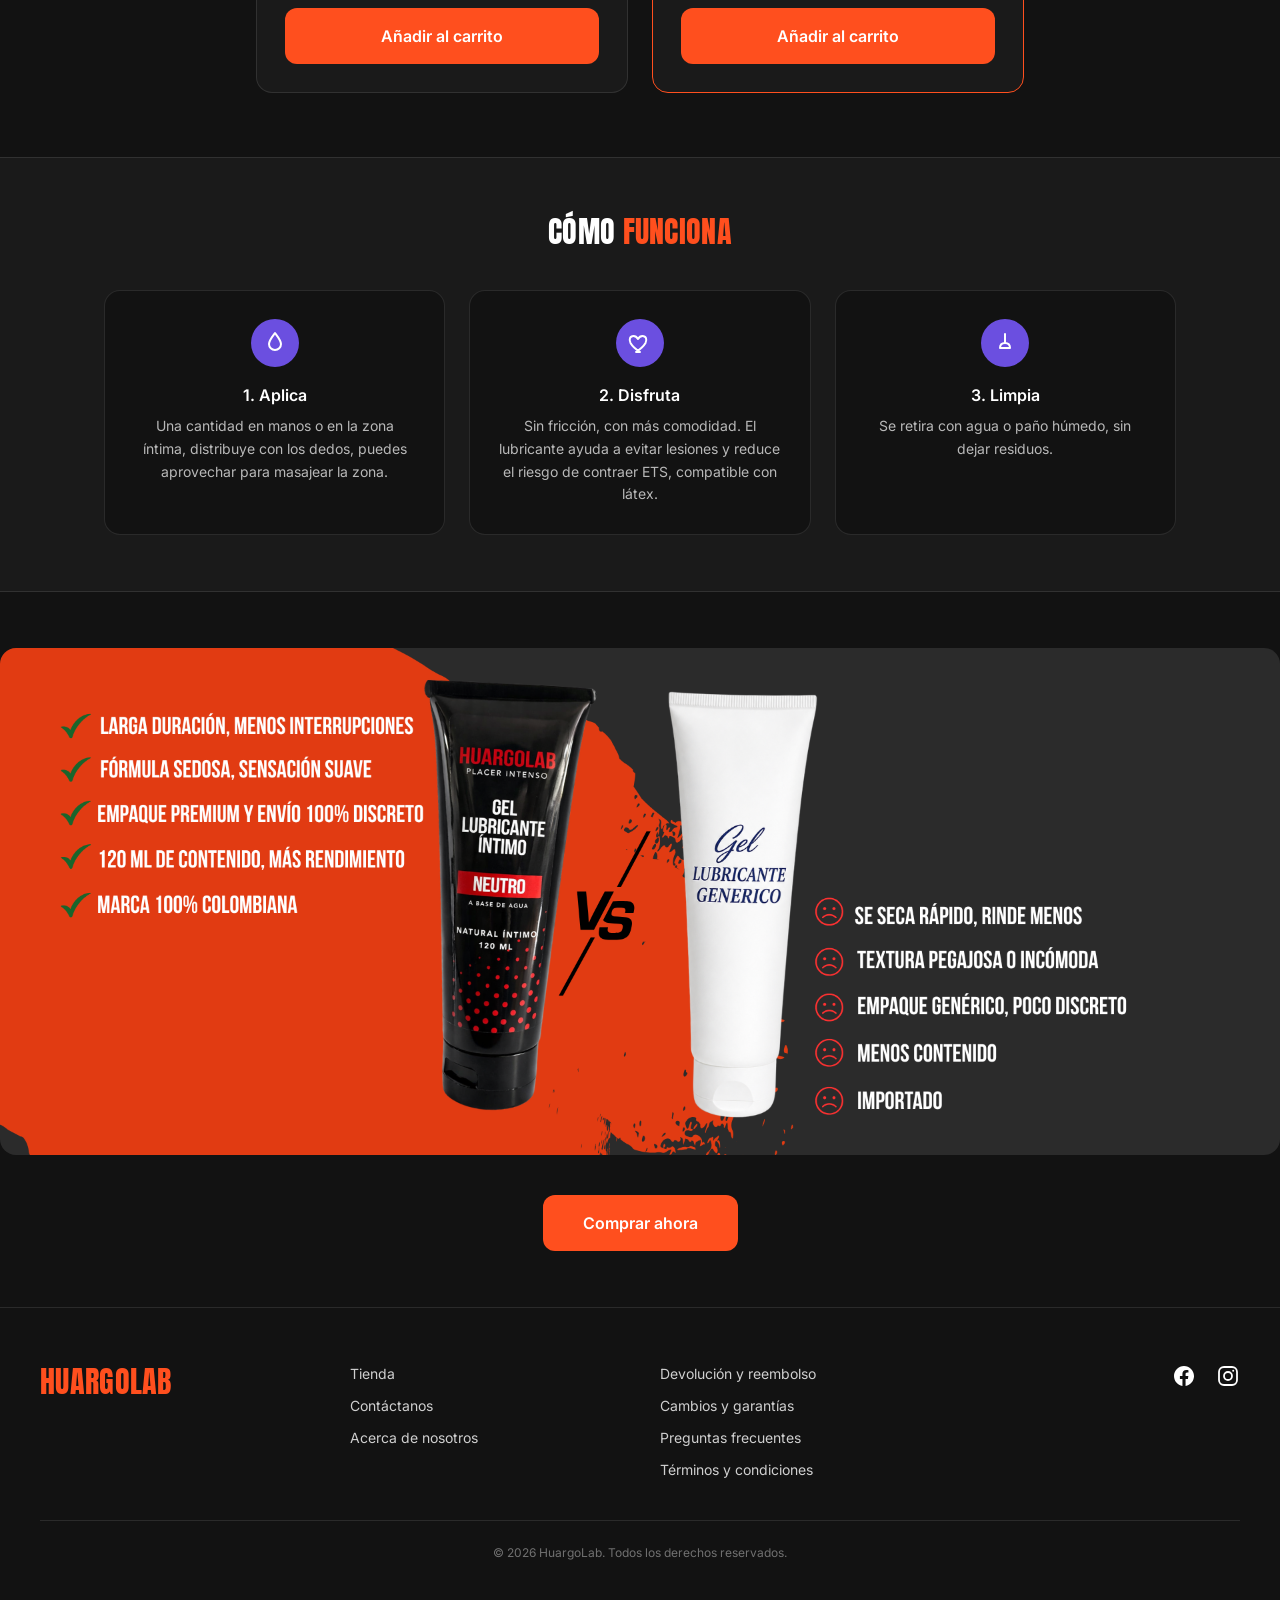
==== commit 8a01023a: "comparativeBannerFix" ====
--- a/index.html
+++ b/index.html
@@ -307,13 +307,15 @@
   </section>
 
   <!-- ============ BANNER COMPARATIVO ============ -->
-  <section class="w-full bg-hg-bg">
-    <div class="max-w-5xl mx-auto px-6 lg:px-10 py-14 text-center">
+  <section class="w-full bg-hg-bg py-14">
+    <div class="max-w-7xl mx-auto">
       <img
         src="banner-comparativo.png"
         alt="Comparación entre HuargoLab y un lubricante genérico"
-        class="w-full rounded-2xl mb-10"
+        class="w-full sm:rounded-2xl"
       >
+    </div>
+    <div class="text-center mt-10 px-6">
       <a href="#comprar" class="btn-primary inline-flex items-center justify-center gap-2 text-white font-semibold px-10 py-4 rounded-xl text-base">
         Comprar ahora
       </a>
--- a/styles.css
+++ b/styles.css
@@ -1 +1 @@
-*,:after,:before{--tw-border-spacing-x:0;--tw-border-spacing-y:0;--tw-translate-x:0;--tw-translate-y:0;--tw-rotate:0;--tw-skew-x:0;--tw-skew-y:0;--tw-scale-x:1;--tw-scale-y:1;--tw-pan-x: ;--tw-pan-y: ;--tw-pinch-zoom: ;--tw-scroll-snap-strictness:proximity;--tw-gradient-from-position: ;--tw-gradient-via-position: ;--tw-gradient-to-position: ;--tw-ordinal: ;--tw-slashed-zero: ;--tw-numeric-figure: ;--tw-numeric-spacing: ;--tw-numeric-fraction: ;--tw-ring-inset: ;--tw-ring-offset-width:0px;--tw-ring-offset-color:#fff;--tw-ring-color:rgba(59,130,246,.5);--tw-ring-offset-shadow:0 0 #0000;--tw-ring-shadow:0 0 #0000;--tw-shadow:0 0 #0000;--tw-shadow-colored:0 0 #0000;--tw-blur: ;--tw-brightness: ;--tw-contrast: ;--tw-grayscale: ;--tw-hue-rotate: ;--tw-invert: ;--tw-saturate: ;--tw-sepia: ;--tw-drop-shadow: ;--tw-backdrop-blur: ;--tw-backdrop-brightness: ;--tw-backdrop-contrast: ;--tw-backdrop-grayscale: ;--tw-backdrop-hue-rotate: ;--tw-backdrop-invert: ;--tw-backdrop-opacity: ;--tw-backdrop-saturate: ;--tw-backdrop-sepia: ;--tw-contain-size: ;--tw-contain-layout: ;--tw-contain-paint: ;--tw-contain-style: }::backdrop{--tw-border-spacing-x:0;--tw-border-spacing-y:0;--tw-translate-x:0;--tw-translate-y:0;--tw-rotate:0;--tw-skew-x:0;--tw-skew-y:0;--tw-scale-x:1;--tw-scale-y:1;--tw-pan-x: ;--tw-pan-y: ;--tw-pinch-zoom: ;--tw-scroll-snap-strictness:proximity;--tw-gradient-from-position: ;--tw-gradient-via-position: ;--tw-gradient-to-position: ;--tw-ordinal: ;--tw-slashed-zero: ;--tw-numeric-figure: ;--tw-numeric-spacing: ;--tw-numeric-fraction: ;--tw-ring-inset: ;--tw-ring-offset-width:0px;--tw-ring-offset-color:#fff;--tw-ring-color:rgba(59,130,246,.5);--tw-ring-offset-shadow:0 0 #0000;--tw-ring-shadow:0 0 #0000;--tw-shadow:0 0 #0000;--tw-shadow-colored:0 0 #0000;--tw-blur: ;--tw-brightness: ;--tw-contrast: ;--tw-grayscale: ;--tw-hue-rotate: ;--tw-invert: ;--tw-saturate: ;--tw-sepia: ;--tw-drop-shadow: ;--tw-backdrop-blur: ;--tw-backdrop-brightness: ;--tw-backdrop-contrast: ;--tw-backdrop-grayscale: ;--tw-backdrop-hue-rotate: ;--tw-backdrop-invert: ;--tw-backdrop-opacity: ;--tw-backdrop-saturate: ;--tw-backdrop-sepia: ;--tw-contain-size: ;--tw-contain-layout: ;--tw-contain-paint: ;--tw-contain-style: }/*! tailwindcss v3.4.19 | MIT License | https://tailwindcss.com*/*,:after,:before{box-sizing:border-box;border:0 solid #e5e7eb}:after,:before{--tw-content:""}:host,html{line-height:1.5;-webkit-text-size-adjust:100%;-moz-tab-size:4;-o-tab-size:4;tab-size:4;font-family:Inter,sans-serif;font-feature-settings:normal;font-variation-settings:normal;-webkit-tap-highlight-color:transparent}body{margin:0;line-height:inherit}hr{height:0;color:inherit;border-top-width:1px}abbr:where([title]){-webkit-text-decoration:underline dotted;text-decoration:underline dotted}h1,h2,h3,h4,h5,h6{font-size:inherit;font-weight:inherit}a{color:inherit;text-decoration:inherit}b,strong{font-weight:bolder}code,kbd,pre,samp{font-family:ui-monospace,SFMono-Regular,Menlo,Monaco,Consolas,Liberation Mono,Courier New,monospace;font-feature-settings:normal;font-variation-settings:normal;font-size:1em}small{font-size:80%}sub,sup{font-size:75%;line-height:0;position:relative;vertical-align:baseline}sub{bottom:-.25em}sup{top:-.5em}table{text-indent:0;border-color:inherit;border-collapse:collapse}button,input,optgroup,select,textarea{font-family:inherit;font-feature-settings:inherit;font-variation-settings:inherit;font-size:100%;font-weight:inherit;line-height:inherit;letter-spacing:inherit;color:inherit;margin:0;padding:0}button,select{text-transform:none}button,input:where([type=button]),input:where([type=reset]),input:where([type=submit]){-webkit-appearance:button;background-color:transparent;background-image:none}:-moz-focusring{outline:auto}:-moz-ui-invalid{box-shadow:none}progress{vertical-align:baseline}::-webkit-inner-spin-button,::-webkit-outer-spin-button{height:auto}[type=search]{-webkit-appearance:textfield;outline-offset:-2px}::-webkit-search-decoration{-webkit-appearance:none}::-webkit-file-upload-button{-webkit-appearance:button;font:inherit}summary{display:list-item}blockquote,dd,dl,figure,h1,h2,h3,h4,h5,h6,hr,p,pre{margin:0}fieldset{margin:0}fieldset,legend{padding:0}menu,ol,ul{list-style:none;margin:0;padding:0}dialog{padding:0}textarea{resize:vertical}input::-moz-placeholder,textarea::-moz-placeholder{opacity:1;color:#9ca3af}input::placeholder,textarea::placeholder{opacity:1;color:#9ca3af}[role=button],button{cursor:pointer}:disabled{cursor:default}audio,canvas,embed,iframe,img,object,svg,video{display:block;vertical-align:middle}img,video{max-width:100%;height:auto}[hidden]:where(:not([hidden=until-found])){display:none}.visible{visibility:visible}.fixed{position:fixed}.absolute{position:absolute}.relative{position:relative}.inset-0{inset:0}.-right-2{right:-.5rem}.-top-2{top:-.5rem}.-top-3{top:-.75rem}.left-0{left:0}.left-1\/2{left:50%}.right-0{right:0}.top-0{top:0}.top-full{top:100%}.z-10{z-index:10}.z-40{z-index:40}.z-50{z-index:50}.mx-auto{margin-left:auto;margin-right:auto}.mb-1{margin-bottom:.25rem}.mb-10{margin-bottom:2.5rem}.mb-2{margin-bottom:.5rem}.mb-3{margin-bottom:.75rem}.mb-4{margin-bottom:1rem}.mb-5{margin-bottom:1.25rem}.mb-6{margin-bottom:1.5rem}.mb-8{margin-bottom:2rem}.ml-auto{margin-left:auto}.mt-10{margin-top:2.5rem}.mt-2{margin-top:.5rem}.mt-3{margin-top:.75rem}.mt-4{margin-top:1rem}.block{display:block}.flex{display:flex}.inline-flex{display:inline-flex}.grid{display:grid}.hidden{display:none}.h-12{height:3rem}.h-16{height:4rem}.h-5{height:1.25rem}.h-56{height:14rem}.h-6{height:1.5rem}.h-64{height:16rem}.h-7{height:1.75rem}.h-9{height:2.25rem}.h-full{height:100%}.min-h-\[90vh\]{min-height:90vh}.w-12{width:3rem}.w-16{width:4rem}.w-4{width:1rem}.w-5{width:1.25rem}.w-6{width:1.5rem}.w-7{width:1.75rem}.w-9{width:2.25rem}.w-full{width:100%}.max-w-3xl{max-width:48rem}.max-w-5xl{max-width:64rem}.max-w-6xl{max-width:72rem}.max-w-7xl{max-width:80rem}.max-w-xl{max-width:36rem}.flex-1{flex:1 1 0%}.-translate-x-1\/2{--tw-translate-x:-50%}.-translate-x-1\/2,.translate-x-full{transform:translate(var(--tw-translate-x),var(--tw-translate-y)) rotate(var(--tw-rotate)) skewX(var(--tw-skew-x)) skewY(var(--tw-skew-y)) scaleX(var(--tw-scale-x)) scaleY(var(--tw-scale-y))}.translate-x-full{--tw-translate-x:100%}.transform{transform:translate(var(--tw-translate-x),var(--tw-translate-y)) rotate(var(--tw-rotate)) skewX(var(--tw-skew-x)) skewY(var(--tw-skew-y)) scaleX(var(--tw-scale-x)) scaleY(var(--tw-scale-y))}.list-inside{list-style-position:inside}.list-disc{list-style-type:disc}.grid-cols-1{grid-template-columns:repeat(1,minmax(0,1fr))}.flex-row{flex-direction:row}.flex-col{flex-direction:column}.flex-wrap{flex-wrap:wrap}.items-start{align-items:flex-start}.items-center{align-items:center}.justify-start{justify-content:flex-start}.justify-center{justify-content:center}.justify-between{justify-content:space-between}.gap-10{gap:2.5rem}.gap-2{gap:.5rem}.gap-3{gap:.75rem}.gap-4{gap:1rem}.gap-5{gap:1.25rem}.gap-6{gap:1.5rem}.gap-8{gap:2rem}.gap-x-8{-moz-column-gap:2rem;column-gap:2rem}.gap-y-1{row-gap:.25rem}.space-y-2>:not([hidden])~:not([hidden]){--tw-space-y-reverse:0;margin-top:calc(.5rem*(1 - var(--tw-space-y-reverse)));margin-bottom:calc(.5rem*var(--tw-space-y-reverse))}.space-y-3>:not([hidden])~:not([hidden]){--tw-space-y-reverse:0;margin-top:calc(.75rem*(1 - var(--tw-space-y-reverse)));margin-bottom:calc(.75rem*var(--tw-space-y-reverse))}.space-y-4>:not([hidden])~:not([hidden]){--tw-space-y-reverse:0;margin-top:calc(1rem*(1 - var(--tw-space-y-reverse)));margin-bottom:calc(1rem*var(--tw-space-y-reverse))}.space-y-6>:not([hidden])~:not([hidden]){--tw-space-y-reverse:0;margin-top:calc(1.5rem*(1 - var(--tw-space-y-reverse)));margin-bottom:calc(1.5rem*var(--tw-space-y-reverse))}.space-y-8>:not([hidden])~:not([hidden]){--tw-space-y-reverse:0;margin-top:calc(2rem*(1 - var(--tw-space-y-reverse)));margin-bottom:calc(2rem*var(--tw-space-y-reverse))}.overflow-hidden{overflow:hidden}.overflow-y-auto{overflow-y:auto}.rounded-2xl{border-radius:1rem}.rounded-full{border-radius:9999px}.rounded-lg{border-radius:.5rem}.rounded-xl{border-radius:.75rem}.border{border-width:1px}.border-2{border-width:2px}.border-y{border-top-width:1px}.border-b,.border-y{border-bottom-width:1px}.border-l{border-left-width:1px}.border-t{border-top-width:1px}.border-hg-orange{--tw-border-opacity:1;border-color:rgb(255 79 30/var(--tw-border-opacity,1))}.border-hg-purple{--tw-border-opacity:1;border-color:rgb(107 79 224/var(--tw-border-opacity,1))}.border-white\/10{border-color:hsla(0,0%,100%,.1)}.border-white\/15{border-color:hsla(0,0%,100%,.15)}.border-white\/20{border-color:hsla(0,0%,100%,.2)}.border-white\/5{border-color:hsla(0,0%,100%,.05)}.bg-black\/60{background-color:rgba(0,0,0,.6)}.bg-hg-bg{--tw-bg-opacity:1;background-color:rgb(18 18 18/var(--tw-bg-opacity,1))}.bg-hg-orange{--tw-bg-opacity:1;background-color:rgb(255 79 30/var(--tw-bg-opacity,1))}.bg-hg-orange\/15{background-color:rgba(255,79,30,.15)}.bg-hg-purple{--tw-bg-opacity:1;background-color:rgb(107 79 224/var(--tw-bg-opacity,1))}.bg-hg-purple\/15{background-color:rgba(107,79,224,.15)}.bg-hg-surface{--tw-bg-opacity:1;background-color:rgb(26 26 26/var(--tw-bg-opacity,1))}.bg-gradient-to-r{background-image:linear-gradient(to right,var(--tw-gradient-stops))}.from-hg-bg{--tw-gradient-from:#121212 var(--tw-gradient-from-position);--tw-gradient-to:hsla(0,0%,7%,0) var(--tw-gradient-to-position);--tw-gradient-stops:var(--tw-gradient-from),var(--tw-gradient-to)}.via-hg-bg\/85{--tw-gradient-to:hsla(0,0%,7%,0) var(--tw-gradient-to-position);--tw-gradient-stops:var(--tw-gradient-from),hsla(0,0%,7%,.85) var(--tw-gradient-via-position),var(--tw-gradient-to)}.to-hg-bg\/10{--tw-gradient-to:hsla(0,0%,7%,.1) var(--tw-gradient-to-position)}.object-contain{-o-object-fit:contain;object-fit:contain}.object-cover{-o-object-fit:cover;object-fit:cover}.object-\[65\%_center\]{-o-object-position:65% center;object-position:65% center}.object-right{-o-object-position:right;object-position:right}.p-6{padding:1.5rem}.p-7{padding:1.75rem}.px-10{padding-left:2.5rem;padding-right:2.5rem}.px-4{padding-left:1rem;padding-right:1rem}.px-5{padding-left:1.25rem;padding-right:1.25rem}.px-6{padding-left:1.5rem;padding-right:1.5rem}.px-7{padding-left:1.75rem;padding-right:1.75rem}.py-1{padding-top:.25rem;padding-bottom:.25rem}.py-1\.5{padding-top:.375rem;padding-bottom:.375rem}.py-10{padding-top:2.5rem;padding-bottom:2.5rem}.py-14{padding-top:3.5rem;padding-bottom:3.5rem}.py-16{padding-top:4rem;padding-bottom:4rem}.py-2{padding-top:.5rem;padding-bottom:.5rem}.py-2\.5{padding-top:.625rem;padding-bottom:.625rem}.py-3{padding-top:.75rem;padding-bottom:.75rem}.py-4{padding-top:1rem;padding-bottom:1rem}.py-5{padding-top:1.25rem;padding-bottom:1.25rem}.py-7{padding-top:1.75rem;padding-bottom:1.75rem}.pb-4{padding-bottom:1rem}.pt-3{padding-top:.75rem}.pt-4{padding-top:1rem}.pt-6{padding-top:1.5rem}.pt-8{padding-top:2rem}.text-left{text-align:left}.text-center{text-align:center}.font-display{font-family:Anton,sans-serif}.text-2xl{font-size:1.5rem;line-height:2rem}.text-3xl{font-size:1.875rem;line-height:2.25rem}.text-4xl{font-size:2.25rem;line-height:2.5rem}.text-6xl{font-size:3.75rem;line-height:1}.text-\[10px\]{font-size:10px}.text-base{font-size:1rem;line-height:1.5rem}.text-lg{font-size:1.125rem;line-height:1.75rem}.text-sm{font-size:.875rem;line-height:1.25rem}.text-xl{font-size:1.25rem;line-height:1.75rem}.text-xs{font-size:.75rem;line-height:1rem}.font-bold{font-weight:700}.font-medium{font-weight:500}.font-semibold{font-weight:600}.uppercase{text-transform:uppercase}.leading-\[1\.25\]{line-height:1.25}.leading-relaxed{line-height:1.625}.leading-tight{line-height:1.25}.tracking-wide{letter-spacing:.025em}.text-hg-orange{--tw-text-opacity:1;color:rgb(255 79 30/var(--tw-text-opacity,1))}.text-hg-purple{--tw-text-opacity:1;color:rgb(107 79 224/var(--tw-text-opacity,1))}.text-white{--tw-text-opacity:1;color:rgb(255 255 255/var(--tw-text-opacity,1))}.text-white\/40{color:hsla(0,0%,100%,.4)}.text-white\/50{color:hsla(0,0%,100%,.5)}.text-white\/60{color:hsla(0,0%,100%,.6)}.text-white\/70{color:hsla(0,0%,100%,.7)}.text-white\/80{color:hsla(0,0%,100%,.8)}.text-white\/85{color:hsla(0,0%,100%,.85)}.text-white\/90{color:hsla(0,0%,100%,.9)}.underline{text-decoration-line:underline}.placeholder-white\/40::-moz-placeholder{color:hsla(0,0%,100%,.4)}.placeholder-white\/40::placeholder{color:hsla(0,0%,100%,.4)}.shadow-xl{--tw-shadow:0 20px 25px -5px rgba(0,0,0,.1),0 8px 10px -6px rgba(0,0,0,.1);--tw-shadow-colored:0 20px 25px -5px var(--tw-shadow-color),0 8px 10px -6px var(--tw-shadow-color);box-shadow:var(--tw-ring-offset-shadow,0 0 #0000),var(--tw-ring-shadow,0 0 #0000),var(--tw-shadow)}.filter{filter:var(--tw-blur) var(--tw-brightness) var(--tw-contrast) var(--tw-grayscale) var(--tw-hue-rotate) var(--tw-invert) var(--tw-saturate) var(--tw-sepia) var(--tw-drop-shadow)}.transition{transition-property:color,background-color,border-color,text-decoration-color,fill,stroke,opacity,box-shadow,transform,filter,-webkit-backdrop-filter;transition-property:color,background-color,border-color,text-decoration-color,fill,stroke,opacity,box-shadow,transform,filter,backdrop-filter;transition-property:color,background-color,border-color,text-decoration-color,fill,stroke,opacity,box-shadow,transform,filter,backdrop-filter,-webkit-backdrop-filter;transition-timing-function:cubic-bezier(.4,0,.2,1);transition-duration:.15s}.transition-colors{transition-property:color,background-color,border-color,text-decoration-color,fill,stroke;transition-timing-function:cubic-bezier(.4,0,.2,1);transition-duration:.15s}.transition-transform{transition-property:transform;transition-timing-function:cubic-bezier(.4,0,.2,1);transition-duration:.15s}.duration-300{transition-duration:.3s}.hover\:border-hg-orange:hover{--tw-border-opacity:1;border-color:rgb(255 79 30/var(--tw-border-opacity,1))}.hover\:bg-hg-purple:hover{--tw-bg-opacity:1;background-color:rgb(107 79 224/var(--tw-bg-opacity,1))}.hover\:bg-hg-purple-dark:hover{--tw-bg-opacity:1;background-color:rgb(79 56 173/var(--tw-bg-opacity,1))}.hover\:text-hg-orange:hover{--tw-text-opacity:1;color:rgb(255 79 30/var(--tw-text-opacity,1))}.focus\:border-hg-orange:focus{--tw-border-opacity:1;border-color:rgb(255 79 30/var(--tw-border-opacity,1))}.focus\:outline-none:focus{outline:2px solid transparent;outline-offset:2px}@media (min-width:640px){.sm\:h-80{height:20rem}.sm\:w-\[420px\]{width:420px}.sm\:grid-cols-2{grid-template-columns:repeat(2,minmax(0,1fr))}.sm\:grid-cols-3{grid-template-columns:repeat(3,minmax(0,1fr))}.sm\:flex-row{flex-direction:row}.sm\:justify-end{justify-content:flex-end}.sm\:text-3xl{font-size:1.875rem;line-height:2.25rem}.sm\:text-4xl{font-size:2.25rem;line-height:2.5rem}.sm\:text-5xl{font-size:3rem;line-height:1}.sm\:text-sm{font-size:.875rem;line-height:1.25rem}}@media (min-width:768px){.md\:flex{display:flex}.md\:hidden{display:none}.md\:text-4xl{font-size:2.25rem;line-height:2.5rem}}@media (min-width:1024px){.lg\:block{display:block}.lg\:hidden{display:none}.lg\:grid-cols-4{grid-template-columns:repeat(4,minmax(0,1fr))}.lg\:px-10{padding-left:2.5rem;padding-right:2.5rem}.lg\:py-20{padding-top:5rem;padding-bottom:5rem}}+*,:after,:before{--tw-border-spacing-x:0;--tw-border-spacing-y:0;--tw-translate-x:0;--tw-translate-y:0;--tw-rotate:0;--tw-skew-x:0;--tw-skew-y:0;--tw-scale-x:1;--tw-scale-y:1;--tw-pan-x: ;--tw-pan-y: ;--tw-pinch-zoom: ;--tw-scroll-snap-strictness:proximity;--tw-gradient-from-position: ;--tw-gradient-via-position: ;--tw-gradient-to-position: ;--tw-ordinal: ;--tw-slashed-zero: ;--tw-numeric-figure: ;--tw-numeric-spacing: ;--tw-numeric-fraction: ;--tw-ring-inset: ;--tw-ring-offset-width:0px;--tw-ring-offset-color:#fff;--tw-ring-color:rgba(59,130,246,.5);--tw-ring-offset-shadow:0 0 #0000;--tw-ring-shadow:0 0 #0000;--tw-shadow:0 0 #0000;--tw-shadow-colored:0 0 #0000;--tw-blur: ;--tw-brightness: ;--tw-contrast: ;--tw-grayscale: ;--tw-hue-rotate: ;--tw-invert: ;--tw-saturate: ;--tw-sepia: ;--tw-drop-shadow: ;--tw-backdrop-blur: ;--tw-backdrop-brightness: ;--tw-backdrop-contrast: ;--tw-backdrop-grayscale: ;--tw-backdrop-hue-rotate: ;--tw-backdrop-invert: ;--tw-backdrop-opacity: ;--tw-backdrop-saturate: ;--tw-backdrop-sepia: ;--tw-contain-size: ;--tw-contain-layout: ;--tw-contain-paint: ;--tw-contain-style: }::backdrop{--tw-border-spacing-x:0;--tw-border-spacing-y:0;--tw-translate-x:0;--tw-translate-y:0;--tw-rotate:0;--tw-skew-x:0;--tw-skew-y:0;--tw-scale-x:1;--tw-scale-y:1;--tw-pan-x: ;--tw-pan-y: ;--tw-pinch-zoom: ;--tw-scroll-snap-strictness:proximity;--tw-gradient-from-position: ;--tw-gradient-via-position: ;--tw-gradient-to-position: ;--tw-ordinal: ;--tw-slashed-zero: ;--tw-numeric-figure: ;--tw-numeric-spacing: ;--tw-numeric-fraction: ;--tw-ring-inset: ;--tw-ring-offset-width:0px;--tw-ring-offset-color:#fff;--tw-ring-color:rgba(59,130,246,.5);--tw-ring-offset-shadow:0 0 #0000;--tw-ring-shadow:0 0 #0000;--tw-shadow:0 0 #0000;--tw-shadow-colored:0 0 #0000;--tw-blur: ;--tw-brightness: ;--tw-contrast: ;--tw-grayscale: ;--tw-hue-rotate: ;--tw-invert: ;--tw-saturate: ;--tw-sepia: ;--tw-drop-shadow: ;--tw-backdrop-blur: ;--tw-backdrop-brightness: ;--tw-backdrop-contrast: ;--tw-backdrop-grayscale: ;--tw-backdrop-hue-rotate: ;--tw-backdrop-invert: ;--tw-backdrop-opacity: ;--tw-backdrop-saturate: ;--tw-backdrop-sepia: ;--tw-contain-size: ;--tw-contain-layout: ;--tw-contain-paint: ;--tw-contain-style: }/*! tailwindcss v3.4.19 | MIT License | https://tailwindcss.com*/*,:after,:before{box-sizing:border-box;border:0 solid #e5e7eb}:after,:before{--tw-content:""}:host,html{line-height:1.5;-webkit-text-size-adjust:100%;-moz-tab-size:4;-o-tab-size:4;tab-size:4;font-family:Inter,sans-serif;font-feature-settings:normal;font-variation-settings:normal;-webkit-tap-highlight-color:transparent}body{margin:0;line-height:inherit}hr{height:0;color:inherit;border-top-width:1px}abbr:where([title]){-webkit-text-decoration:underline dotted;text-decoration:underline dotted}h1,h2,h3,h4,h5,h6{font-size:inherit;font-weight:inherit}a{color:inherit;text-decoration:inherit}b,strong{font-weight:bolder}code,kbd,pre,samp{font-family:ui-monospace,SFMono-Regular,Menlo,Monaco,Consolas,Liberation Mono,Courier New,monospace;font-feature-settings:normal;font-variation-settings:normal;font-size:1em}small{font-size:80%}sub,sup{font-size:75%;line-height:0;position:relative;vertical-align:baseline}sub{bottom:-.25em}sup{top:-.5em}table{text-indent:0;border-color:inherit;border-collapse:collapse}button,input,optgroup,select,textarea{font-family:inherit;font-feature-settings:inherit;font-variation-settings:inherit;font-size:100%;font-weight:inherit;line-height:inherit;letter-spacing:inherit;color:inherit;margin:0;padding:0}button,select{text-transform:none}button,input:where([type=button]),input:where([type=reset]),input:where([type=submit]){-webkit-appearance:button;background-color:transparent;background-image:none}:-moz-focusring{outline:auto}:-moz-ui-invalid{box-shadow:none}progress{vertical-align:baseline}::-webkit-inner-spin-button,::-webkit-outer-spin-button{height:auto}[type=search]{-webkit-appearance:textfield;outline-offset:-2px}::-webkit-search-decoration{-webkit-appearance:none}::-webkit-file-upload-button{-webkit-appearance:button;font:inherit}summary{display:list-item}blockquote,dd,dl,figure,h1,h2,h3,h4,h5,h6,hr,p,pre{margin:0}fieldset{margin:0}fieldset,legend{padding:0}menu,ol,ul{list-style:none;margin:0;padding:0}dialog{padding:0}textarea{resize:vertical}input::-moz-placeholder,textarea::-moz-placeholder{opacity:1;color:#9ca3af}input::placeholder,textarea::placeholder{opacity:1;color:#9ca3af}[role=button],button{cursor:pointer}:disabled{cursor:default}audio,canvas,embed,iframe,img,object,svg,video{display:block;vertical-align:middle}img,video{max-width:100%;height:auto}[hidden]:where(:not([hidden=until-found])){display:none}.visible{visibility:visible}.fixed{position:fixed}.absolute{position:absolute}.relative{position:relative}.inset-0{inset:0}.-right-2{right:-.5rem}.-top-2{top:-.5rem}.-top-3{top:-.75rem}.left-0{left:0}.left-1\/2{left:50%}.right-0{right:0}.top-0{top:0}.top-full{top:100%}.z-10{z-index:10}.z-40{z-index:40}.z-50{z-index:50}.mx-auto{margin-left:auto;margin-right:auto}.mb-1{margin-bottom:.25rem}.mb-10{margin-bottom:2.5rem}.mb-2{margin-bottom:.5rem}.mb-3{margin-bottom:.75rem}.mb-4{margin-bottom:1rem}.mb-5{margin-bottom:1.25rem}.mb-6{margin-bottom:1.5rem}.mb-8{margin-bottom:2rem}.ml-auto{margin-left:auto}.mt-10{margin-top:2.5rem}.mt-2{margin-top:.5rem}.mt-3{margin-top:.75rem}.mt-4{margin-top:1rem}.block{display:block}.flex{display:flex}.inline-flex{display:inline-flex}.grid{display:grid}.hidden{display:none}.h-12{height:3rem}.h-16{height:4rem}.h-5{height:1.25rem}.h-56{height:14rem}.h-6{height:1.5rem}.h-64{height:16rem}.h-7{height:1.75rem}.h-9{height:2.25rem}.h-full{height:100%}.min-h-\[90vh\]{min-height:90vh}.w-12{width:3rem}.w-16{width:4rem}.w-4{width:1rem}.w-5{width:1.25rem}.w-6{width:1.5rem}.w-7{width:1.75rem}.w-9{width:2.25rem}.w-full{width:100%}.max-w-3xl{max-width:48rem}.max-w-6xl{max-width:72rem}.max-w-7xl{max-width:80rem}.max-w-xl{max-width:36rem}.flex-1{flex:1 1 0%}.-translate-x-1\/2{--tw-translate-x:-50%}.-translate-x-1\/2,.translate-x-full{transform:translate(var(--tw-translate-x),var(--tw-translate-y)) rotate(var(--tw-rotate)) skewX(var(--tw-skew-x)) skewY(var(--tw-skew-y)) scaleX(var(--tw-scale-x)) scaleY(var(--tw-scale-y))}.translate-x-full{--tw-translate-x:100%}.transform{transform:translate(var(--tw-translate-x),var(--tw-translate-y)) rotate(var(--tw-rotate)) skewX(var(--tw-skew-x)) skewY(var(--tw-skew-y)) scaleX(var(--tw-scale-x)) scaleY(var(--tw-scale-y))}.list-inside{list-style-position:inside}.list-disc{list-style-type:disc}.grid-cols-1{grid-template-columns:repeat(1,minmax(0,1fr))}.flex-row{flex-direction:row}.flex-col{flex-direction:column}.flex-wrap{flex-wrap:wrap}.items-start{align-items:flex-start}.items-center{align-items:center}.justify-start{justify-content:flex-start}.justify-center{justify-content:center}.justify-between{justify-content:space-between}.gap-10{gap:2.5rem}.gap-2{gap:.5rem}.gap-3{gap:.75rem}.gap-4{gap:1rem}.gap-5{gap:1.25rem}.gap-6{gap:1.5rem}.gap-8{gap:2rem}.gap-x-8{-moz-column-gap:2rem;column-gap:2rem}.gap-y-1{row-gap:.25rem}.space-y-2>:not([hidden])~:not([hidden]){--tw-space-y-reverse:0;margin-top:calc(.5rem*(1 - var(--tw-space-y-reverse)));margin-bottom:calc(.5rem*var(--tw-space-y-reverse))}.space-y-3>:not([hidden])~:not([hidden]){--tw-space-y-reverse:0;margin-top:calc(.75rem*(1 - var(--tw-space-y-reverse)));margin-bottom:calc(.75rem*var(--tw-space-y-reverse))}.space-y-4>:not([hidden])~:not([hidden]){--tw-space-y-reverse:0;margin-top:calc(1rem*(1 - var(--tw-space-y-reverse)));margin-bottom:calc(1rem*var(--tw-space-y-reverse))}.space-y-6>:not([hidden])~:not([hidden]){--tw-space-y-reverse:0;margin-top:calc(1.5rem*(1 - var(--tw-space-y-reverse)));margin-bottom:calc(1.5rem*var(--tw-space-y-reverse))}.space-y-8>:not([hidden])~:not([hidden]){--tw-space-y-reverse:0;margin-top:calc(2rem*(1 - var(--tw-space-y-reverse)));margin-bottom:calc(2rem*var(--tw-space-y-reverse))}.overflow-hidden{overflow:hidden}.overflow-y-auto{overflow-y:auto}.rounded-2xl{border-radius:1rem}.rounded-full{border-radius:9999px}.rounded-lg{border-radius:.5rem}.rounded-xl{border-radius:.75rem}.border{border-width:1px}.border-2{border-width:2px}.border-y{border-top-width:1px}.border-b,.border-y{border-bottom-width:1px}.border-l{border-left-width:1px}.border-t{border-top-width:1px}.border-hg-orange{--tw-border-opacity:1;border-color:rgb(255 79 30/var(--tw-border-opacity,1))}.border-hg-purple{--tw-border-opacity:1;border-color:rgb(107 79 224/var(--tw-border-opacity,1))}.border-white\/10{border-color:hsla(0,0%,100%,.1)}.border-white\/15{border-color:hsla(0,0%,100%,.15)}.border-white\/20{border-color:hsla(0,0%,100%,.2)}.border-white\/5{border-color:hsla(0,0%,100%,.05)}.bg-black\/60{background-color:rgba(0,0,0,.6)}.bg-hg-bg{--tw-bg-opacity:1;background-color:rgb(18 18 18/var(--tw-bg-opacity,1))}.bg-hg-orange{--tw-bg-opacity:1;background-color:rgb(255 79 30/var(--tw-bg-opacity,1))}.bg-hg-orange\/15{background-color:rgba(255,79,30,.15)}.bg-hg-purple{--tw-bg-opacity:1;background-color:rgb(107 79 224/var(--tw-bg-opacity,1))}.bg-hg-purple\/15{background-color:rgba(107,79,224,.15)}.bg-hg-surface{--tw-bg-opacity:1;background-color:rgb(26 26 26/var(--tw-bg-opacity,1))}.bg-gradient-to-r{background-image:linear-gradient(to right,var(--tw-gradient-stops))}.from-hg-bg{--tw-gradient-from:#121212 var(--tw-gradient-from-position);--tw-gradient-to:hsla(0,0%,7%,0) var(--tw-gradient-to-position);--tw-gradient-stops:var(--tw-gradient-from),var(--tw-gradient-to)}.via-hg-bg\/85{--tw-gradient-to:hsla(0,0%,7%,0) var(--tw-gradient-to-position);--tw-gradient-stops:var(--tw-gradient-from),hsla(0,0%,7%,.85) var(--tw-gradient-via-position),var(--tw-gradient-to)}.to-hg-bg\/10{--tw-gradient-to:hsla(0,0%,7%,.1) var(--tw-gradient-to-position)}.object-contain{-o-object-fit:contain;object-fit:contain}.object-cover{-o-object-fit:cover;object-fit:cover}.object-\[65\%_center\]{-o-object-position:65% center;object-position:65% center}.object-right{-o-object-position:right;object-position:right}.p-6{padding:1.5rem}.p-7{padding:1.75rem}.px-10{padding-left:2.5rem;padding-right:2.5rem}.px-4{padding-left:1rem;padding-right:1rem}.px-5{padding-left:1.25rem;padding-right:1.25rem}.px-6{padding-left:1.5rem;padding-right:1.5rem}.px-7{padding-left:1.75rem;padding-right:1.75rem}.py-1{padding-top:.25rem;padding-bottom:.25rem}.py-1\.5{padding-top:.375rem;padding-bottom:.375rem}.py-10{padding-top:2.5rem;padding-bottom:2.5rem}.py-14{padding-top:3.5rem;padding-bottom:3.5rem}.py-16{padding-top:4rem;padding-bottom:4rem}.py-2{padding-top:.5rem;padding-bottom:.5rem}.py-2\.5{padding-top:.625rem;padding-bottom:.625rem}.py-3{padding-top:.75rem;padding-bottom:.75rem}.py-4{padding-top:1rem;padding-bottom:1rem}.py-5{padding-top:1.25rem;padding-bottom:1.25rem}.py-7{padding-top:1.75rem;padding-bottom:1.75rem}.pb-4{padding-bottom:1rem}.pt-3{padding-top:.75rem}.pt-4{padding-top:1rem}.pt-6{padding-top:1.5rem}.pt-8{padding-top:2rem}.text-left{text-align:left}.text-center{text-align:center}.font-display{font-family:Anton,sans-serif}.text-2xl{font-size:1.5rem;line-height:2rem}.text-3xl{font-size:1.875rem;line-height:2.25rem}.text-4xl{font-size:2.25rem;line-height:2.5rem}.text-6xl{font-size:3.75rem;line-height:1}.text-\[10px\]{font-size:10px}.text-base{font-size:1rem;line-height:1.5rem}.text-lg{font-size:1.125rem;line-height:1.75rem}.text-sm{font-size:.875rem;line-height:1.25rem}.text-xl{font-size:1.25rem;line-height:1.75rem}.text-xs{font-size:.75rem;line-height:1rem}.font-bold{font-weight:700}.font-medium{font-weight:500}.font-semibold{font-weight:600}.uppercase{text-transform:uppercase}.leading-\[1\.25\]{line-height:1.25}.leading-relaxed{line-height:1.625}.leading-tight{line-height:1.25}.tracking-wide{letter-spacing:.025em}.text-hg-orange{--tw-text-opacity:1;color:rgb(255 79 30/var(--tw-text-opacity,1))}.text-hg-purple{--tw-text-opacity:1;color:rgb(107 79 224/var(--tw-text-opacity,1))}.text-white{--tw-text-opacity:1;color:rgb(255 255 255/var(--tw-text-opacity,1))}.text-white\/40{color:hsla(0,0%,100%,.4)}.text-white\/50{color:hsla(0,0%,100%,.5)}.text-white\/60{color:hsla(0,0%,100%,.6)}.text-white\/70{color:hsla(0,0%,100%,.7)}.text-white\/80{color:hsla(0,0%,100%,.8)}.text-white\/85{color:hsla(0,0%,100%,.85)}.text-white\/90{color:hsla(0,0%,100%,.9)}.underline{text-decoration-line:underline}.placeholder-white\/40::-moz-placeholder{color:hsla(0,0%,100%,.4)}.placeholder-white\/40::placeholder{color:hsla(0,0%,100%,.4)}.shadow-xl{--tw-shadow:0 20px 25px -5px rgba(0,0,0,.1),0 8px 10px -6px rgba(0,0,0,.1);--tw-shadow-colored:0 20px 25px -5px var(--tw-shadow-color),0 8px 10px -6px var(--tw-shadow-color);box-shadow:var(--tw-ring-offset-shadow,0 0 #0000),var(--tw-ring-shadow,0 0 #0000),var(--tw-shadow)}.filter{filter:var(--tw-blur) var(--tw-brightness) var(--tw-contrast) var(--tw-grayscale) var(--tw-hue-rotate) var(--tw-invert) var(--tw-saturate) var(--tw-sepia) var(--tw-drop-shadow)}.transition{transition-property:color,background-color,border-color,text-decoration-color,fill,stroke,opacity,box-shadow,transform,filter,-webkit-backdrop-filter;transition-property:color,background-color,border-color,text-decoration-color,fill,stroke,opacity,box-shadow,transform,filter,backdrop-filter;transition-property:color,background-color,border-color,text-decoration-color,fill,stroke,opacity,box-shadow,transform,filter,backdrop-filter,-webkit-backdrop-filter;transition-timing-function:cubic-bezier(.4,0,.2,1);transition-duration:.15s}.transition-colors{transition-property:color,background-color,border-color,text-decoration-color,fill,stroke;transition-timing-function:cubic-bezier(.4,0,.2,1);transition-duration:.15s}.transition-transform{transition-property:transform;transition-timing-function:cubic-bezier(.4,0,.2,1);transition-duration:.15s}.duration-300{transition-duration:.3s}.hover\:border-hg-orange:hover{--tw-border-opacity:1;border-color:rgb(255 79 30/var(--tw-border-opacity,1))}.hover\:bg-hg-purple:hover{--tw-bg-opacity:1;background-color:rgb(107 79 224/var(--tw-bg-opacity,1))}.hover\:bg-hg-purple-dark:hover{--tw-bg-opacity:1;background-color:rgb(79 56 173/var(--tw-bg-opacity,1))}.hover\:text-hg-orange:hover{--tw-text-opacity:1;color:rgb(255 79 30/var(--tw-text-opacity,1))}.focus\:border-hg-orange:focus{--tw-border-opacity:1;border-color:rgb(255 79 30/var(--tw-border-opacity,1))}.focus\:outline-none:focus{outline:2px solid transparent;outline-offset:2px}@media (min-width:640px){.sm\:h-80{height:20rem}.sm\:w-\[420px\]{width:420px}.sm\:grid-cols-2{grid-template-columns:repeat(2,minmax(0,1fr))}.sm\:grid-cols-3{grid-template-columns:repeat(3,minmax(0,1fr))}.sm\:flex-row{flex-direction:row}.sm\:justify-end{justify-content:flex-end}.sm\:rounded-2xl{border-radius:1rem}.sm\:text-3xl{font-size:1.875rem;line-height:2.25rem}.sm\:text-4xl{font-size:2.25rem;line-height:2.5rem}.sm\:text-5xl{font-size:3rem;line-height:1}.sm\:text-sm{font-size:.875rem;line-height:1.25rem}}@media (min-width:768px){.md\:flex{display:flex}.md\:hidden{display:none}.md\:text-4xl{font-size:2.25rem;line-height:2.5rem}}@media (min-width:1024px){.lg\:block{display:block}.lg\:hidden{display:none}.lg\:grid-cols-4{grid-template-columns:repeat(4,minmax(0,1fr))}.lg\:px-10{padding-left:2.5rem;padding-right:2.5rem}.lg\:py-20{padding-top:5rem;padding-bottom:5rem}}
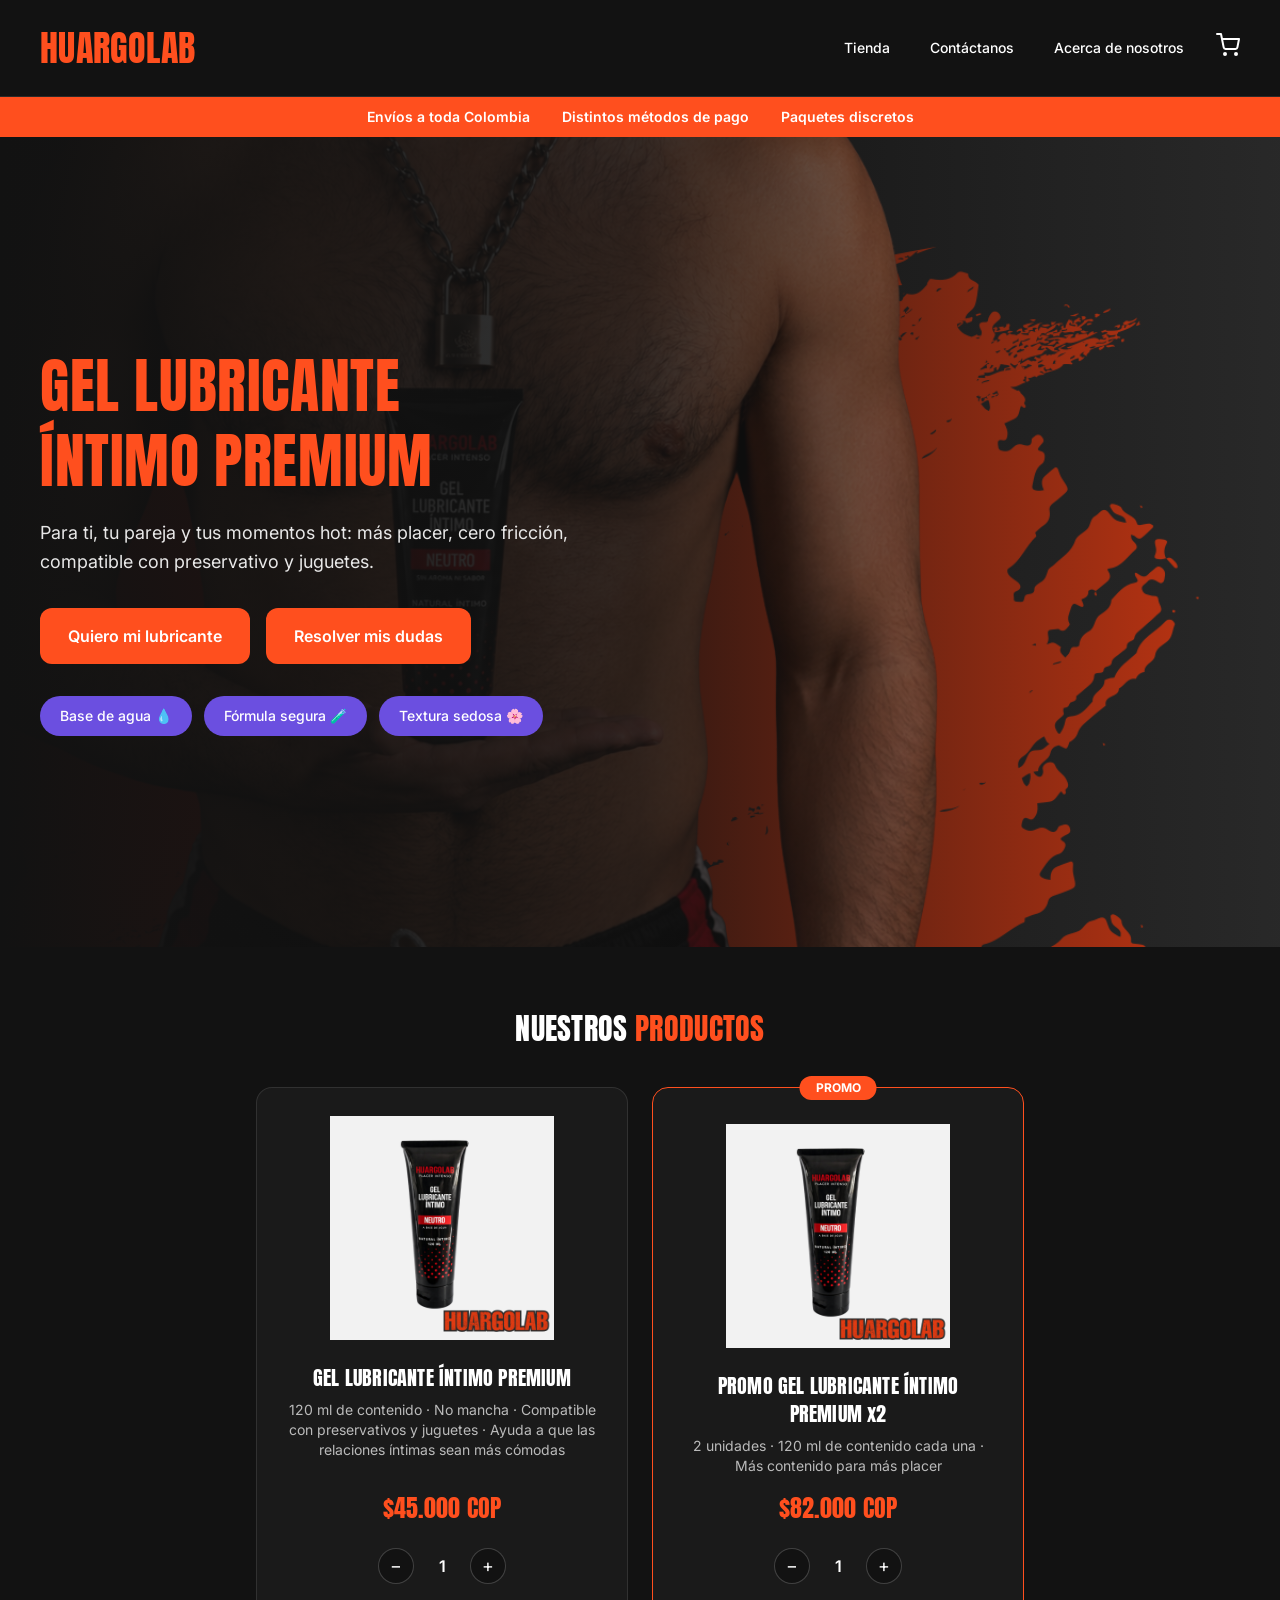
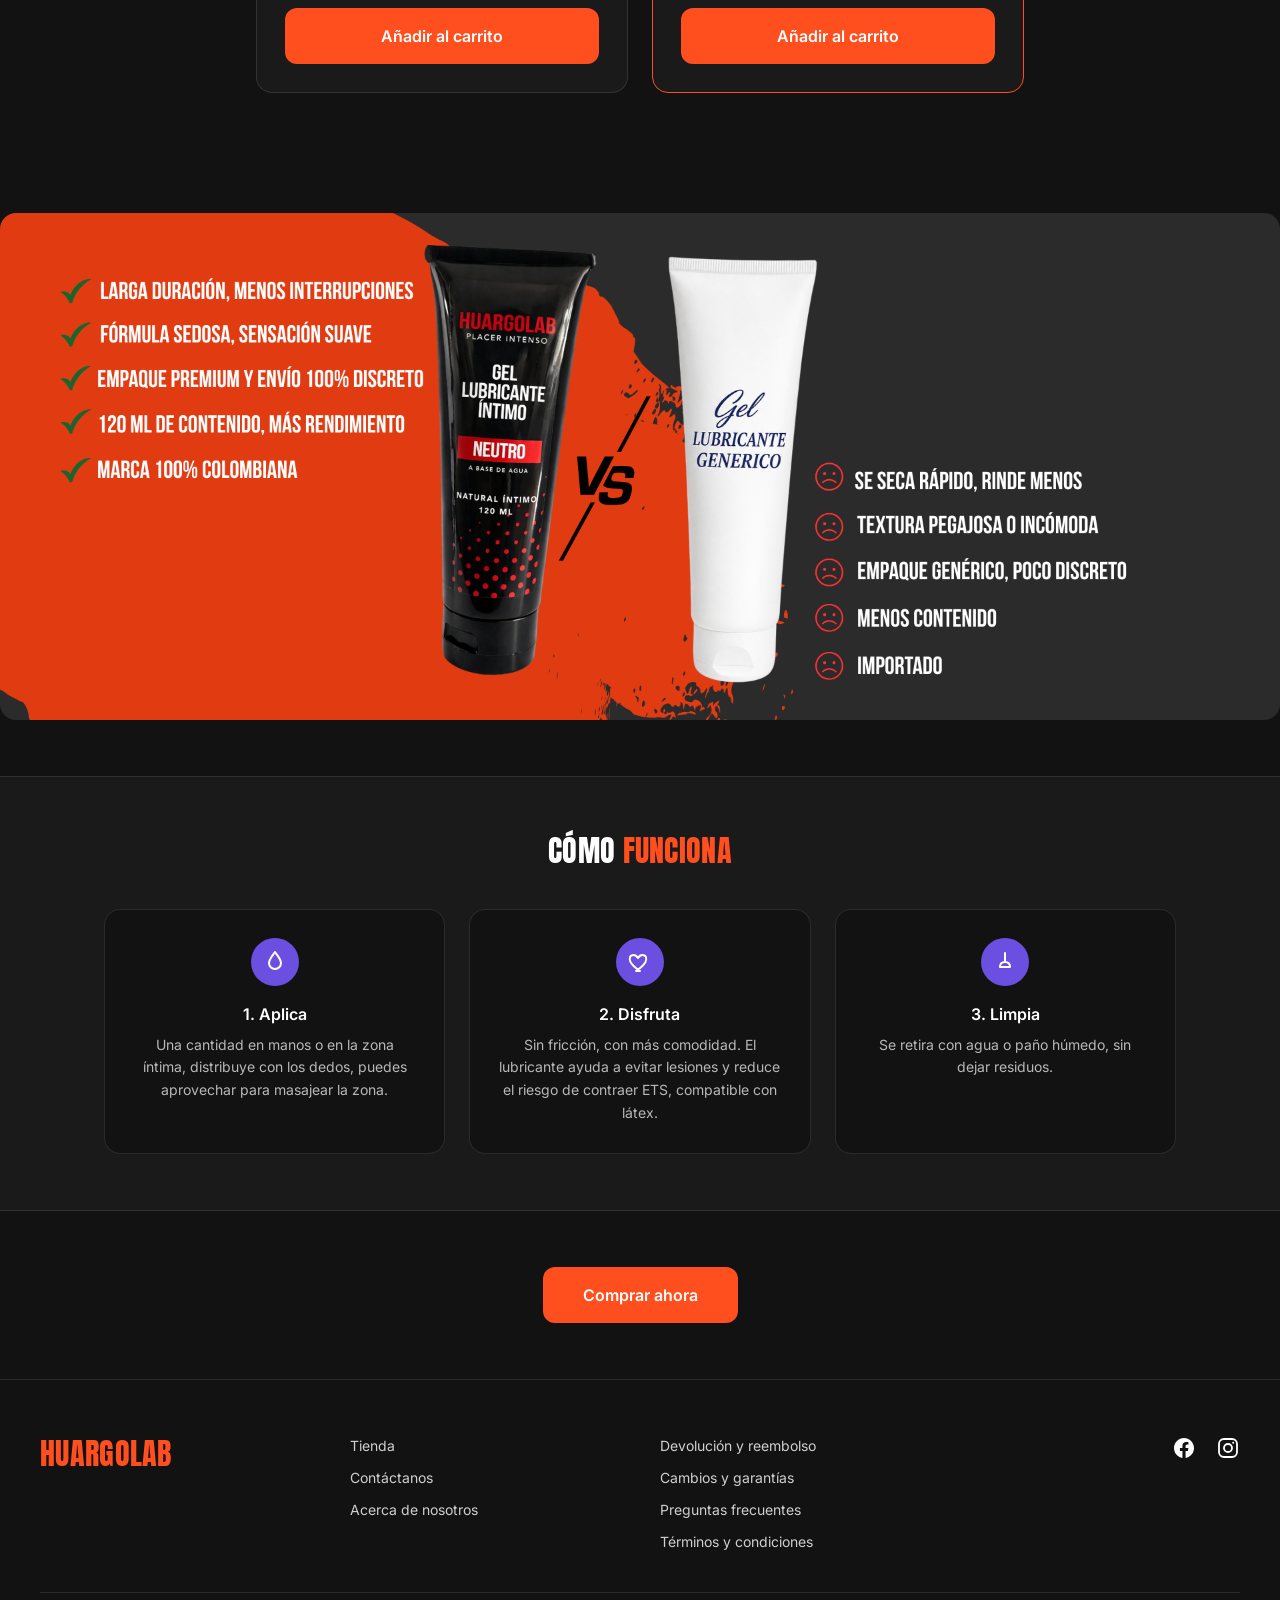
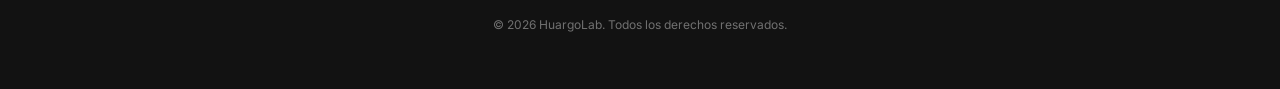
==== commit e3287472: "HomeOrderChanges" ====
--- a/index.html
+++ b/index.html
@@ -264,6 +264,17 @@
     </div>
   </section>
 
+  <!-- ============ BANNER COMPARATIVO ============ -->
+  <section class="w-full bg-hg-bg py-14">
+    <div class="max-w-7xl mx-auto">
+      <img
+        src="banner-comparativo.png"
+        alt="Comparación entre HuargoLab y un lubricante genérico"
+        class="w-full sm:rounded-2xl"
+      >
+    </div>
+  </section>
+
   <!-- ============ COMO FUNCIONA ============ -->
   <section class="w-full bg-hg-surface border-y border-white/10">
     <div class="max-w-6xl mx-auto px-6 lg:px-10 py-14">
@@ -306,16 +317,9 @@
     </div>
   </section>
 
-  <!-- ============ BANNER COMPARATIVO ============ -->
+  <!-- ============ CTA FINAL ============ -->
   <section class="w-full bg-hg-bg py-14">
-    <div class="max-w-7xl mx-auto">
-      <img
-        src="banner-comparativo.png"
-        alt="Comparación entre HuargoLab y un lubricante genérico"
-        class="w-full sm:rounded-2xl"
-      >
-    </div>
-    <div class="text-center mt-10 px-6">
+    <div class="text-center px-6">
       <a href="#comprar" class="btn-primary inline-flex items-center justify-center gap-2 text-white font-semibold px-10 py-4 rounded-xl text-base">
         Comprar ahora
       </a>
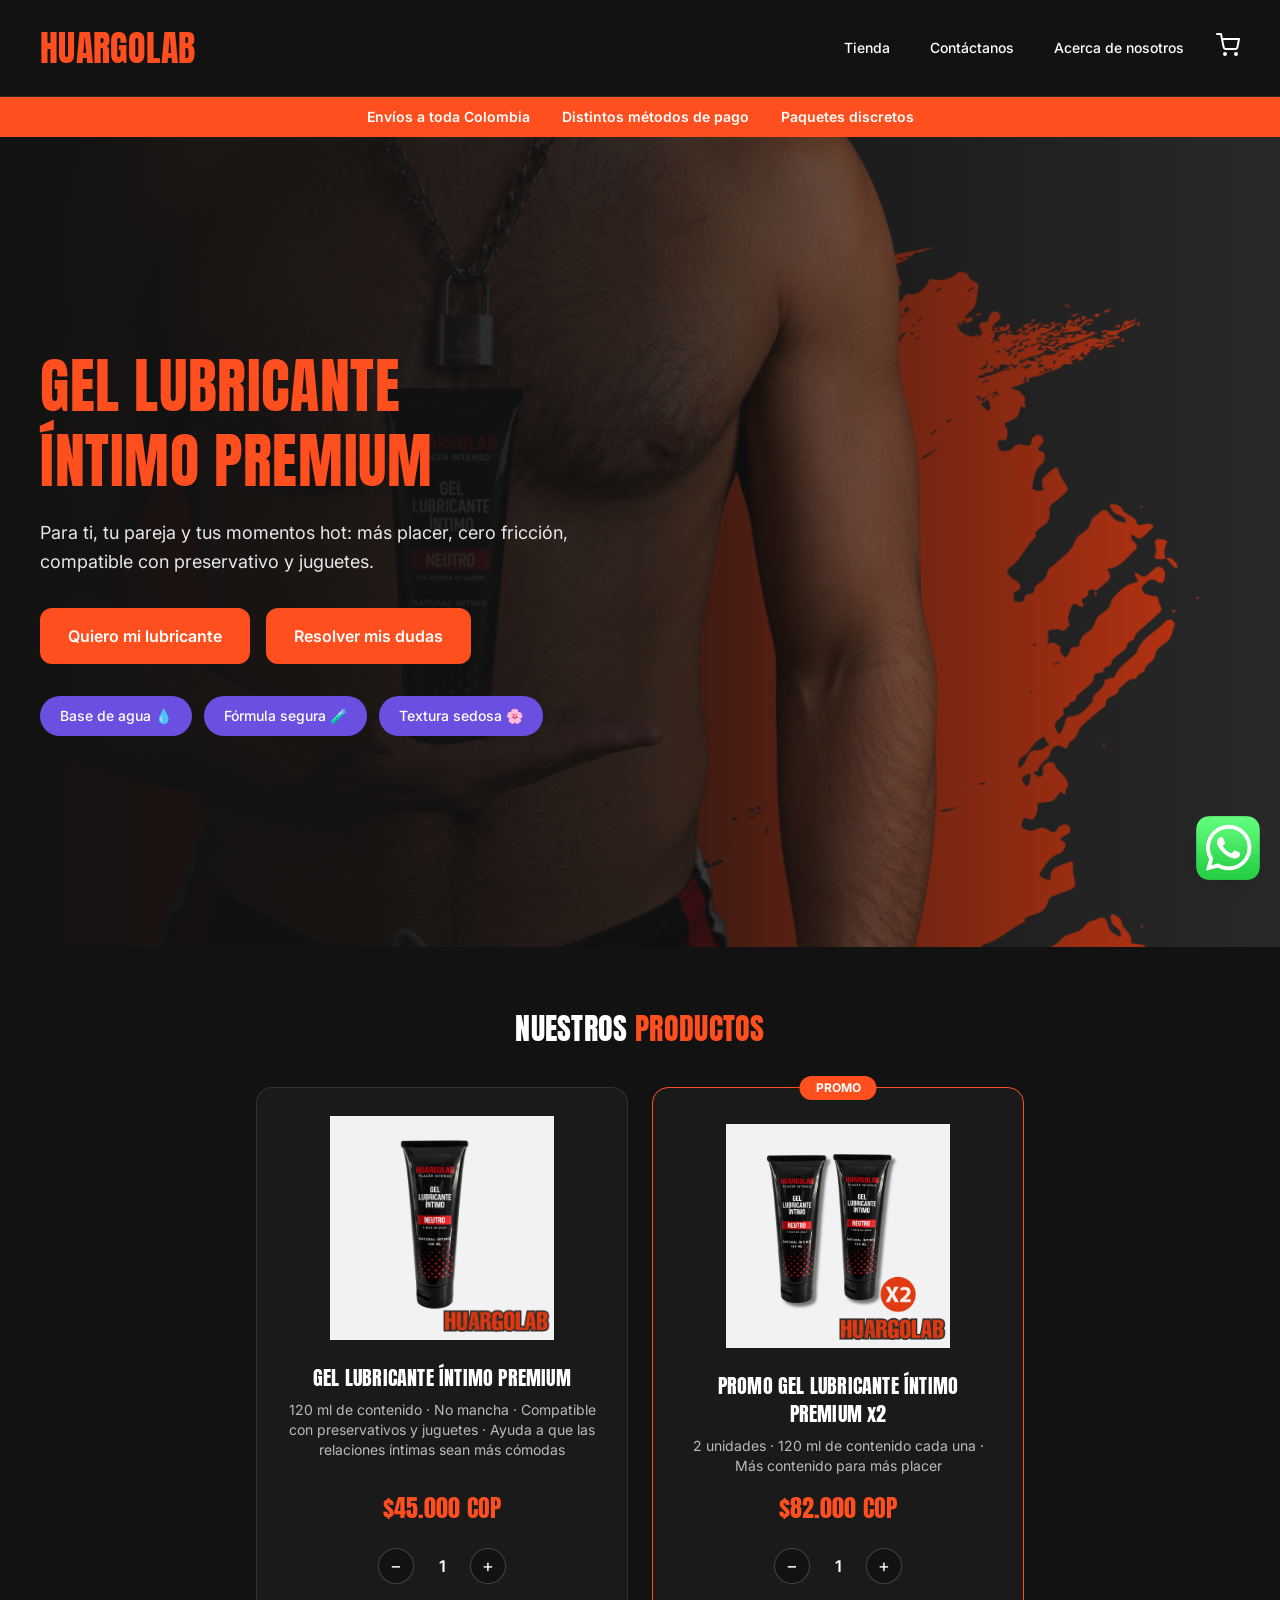
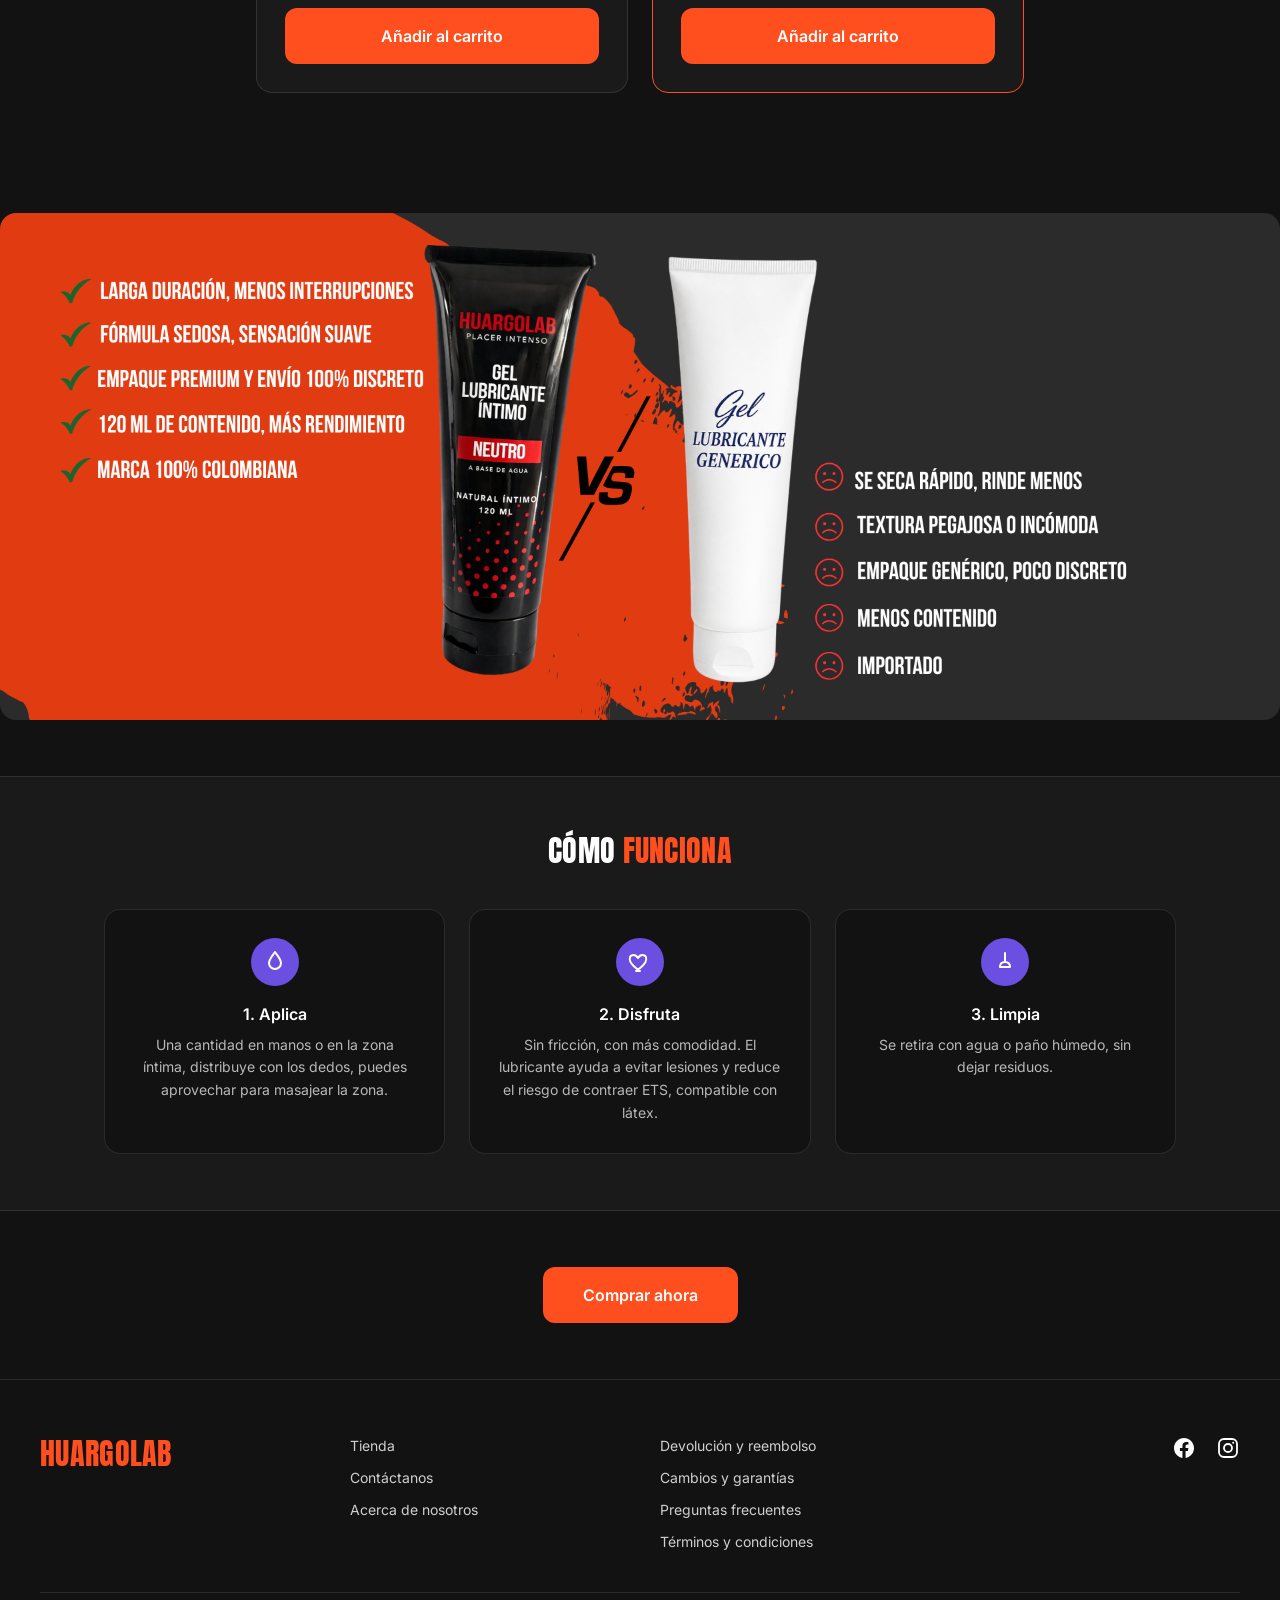
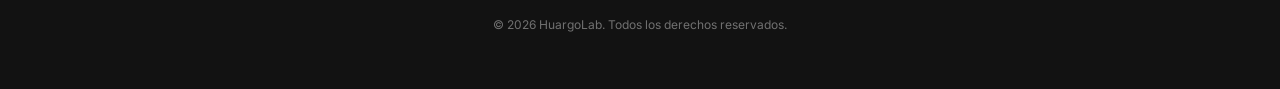
==== commit 4b409236: "WhatsappButton" ====
--- a/index.html
+++ b/index.html
@@ -238,7 +238,7 @@
         <div class="bg-hg-surface border border-hg-orange rounded-2xl p-7 text-center flex flex-col relative">
           <span class="absolute -top-3 left-1/2 -translate-x-1/2 bg-hg-orange text-white text-xs font-bold px-4 py-1 rounded-full">PROMO</span>
           <img
-            src="imagen-producto.png"
+            src="imagen-producto-x2.png"
             alt="Promo 2 unidades Gel Lubricante Íntimo Premium HuargoLab"
             class="w-full h-56 object-contain mb-6 mt-2"
           >
@@ -428,7 +428,7 @@
     "gel-promo2": {
       name: "PROMO Gel Lubricante Íntimo Premium x2",
       price: 82000,
-      image: "imagen-producto.png",
+      image: "imagen-producto-x2.png",
     },
   };
 
--- a/styles.css
+++ b/styles.css
@@ -1 +1 @@
-*,:after,:before{--tw-border-spacing-x:0;--tw-border-spacing-y:0;--tw-translate-x:0;--tw-translate-y:0;--tw-rotate:0;--tw-skew-x:0;--tw-skew-y:0;--tw-scale-x:1;--tw-scale-y:1;--tw-pan-x: ;--tw-pan-y: ;--tw-pinch-zoom: ;--tw-scroll-snap-strictness:proximity;--tw-gradient-from-position: ;--tw-gradient-via-position: ;--tw-gradient-to-position: ;--tw-ordinal: ;--tw-slashed-zero: ;--tw-numeric-figure: ;--tw-numeric-spacing: ;--tw-numeric-fraction: ;--tw-ring-inset: ;--tw-ring-offset-width:0px;--tw-ring-offset-color:#fff;--tw-ring-color:rgba(59,130,246,.5);--tw-ring-offset-shadow:0 0 #0000;--tw-ring-shadow:0 0 #0000;--tw-shadow:0 0 #0000;--tw-shadow-colored:0 0 #0000;--tw-blur: ;--tw-brightness: ;--tw-contrast: ;--tw-grayscale: ;--tw-hue-rotate: ;--tw-invert: ;--tw-saturate: ;--tw-sepia: ;--tw-drop-shadow: ;--tw-backdrop-blur: ;--tw-backdrop-brightness: ;--tw-backdrop-contrast: ;--tw-backdrop-grayscale: ;--tw-backdrop-hue-rotate: ;--tw-backdrop-invert: ;--tw-backdrop-opacity: ;--tw-backdrop-saturate: ;--tw-backdrop-sepia: ;--tw-contain-size: ;--tw-contain-layout: ;--tw-contain-paint: ;--tw-contain-style: }::backdrop{--tw-border-spacing-x:0;--tw-border-spacing-y:0;--tw-translate-x:0;--tw-translate-y:0;--tw-rotate:0;--tw-skew-x:0;--tw-skew-y:0;--tw-scale-x:1;--tw-scale-y:1;--tw-pan-x: ;--tw-pan-y: ;--tw-pinch-zoom: ;--tw-scroll-snap-strictness:proximity;--tw-gradient-from-position: ;--tw-gradient-via-position: ;--tw-gradient-to-position: ;--tw-ordinal: ;--tw-slashed-zero: ;--tw-numeric-figure: ;--tw-numeric-spacing: ;--tw-numeric-fraction: ;--tw-ring-inset: ;--tw-ring-offset-width:0px;--tw-ring-offset-color:#fff;--tw-ring-color:rgba(59,130,246,.5);--tw-ring-offset-shadow:0 0 #0000;--tw-ring-shadow:0 0 #0000;--tw-shadow:0 0 #0000;--tw-shadow-colored:0 0 #0000;--tw-blur: ;--tw-brightness: ;--tw-contrast: ;--tw-grayscale: ;--tw-hue-rotate: ;--tw-invert: ;--tw-saturate: ;--tw-sepia: ;--tw-drop-shadow: ;--tw-backdrop-blur: ;--tw-backdrop-brightness: ;--tw-backdrop-contrast: ;--tw-backdrop-grayscale: ;--tw-backdrop-hue-rotate: ;--tw-backdrop-invert: ;--tw-backdrop-opacity: ;--tw-backdrop-saturate: ;--tw-backdrop-sepia: ;--tw-contain-size: ;--tw-contain-layout: ;--tw-contain-paint: ;--tw-contain-style: }/*! tailwindcss v3.4.19 | MIT License | https://tailwindcss.com*/*,:after,:before{box-sizing:border-box;border:0 solid #e5e7eb}:after,:before{--tw-content:""}:host,html{line-height:1.5;-webkit-text-size-adjust:100%;-moz-tab-size:4;-o-tab-size:4;tab-size:4;font-family:Inter,sans-serif;font-feature-settings:normal;font-variation-settings:normal;-webkit-tap-highlight-color:transparent}body{margin:0;line-height:inherit}hr{height:0;color:inherit;border-top-width:1px}abbr:where([title]){-webkit-text-decoration:underline dotted;text-decoration:underline dotted}h1,h2,h3,h4,h5,h6{font-size:inherit;font-weight:inherit}a{color:inherit;text-decoration:inherit}b,strong{font-weight:bolder}code,kbd,pre,samp{font-family:ui-monospace,SFMono-Regular,Menlo,Monaco,Consolas,Liberation Mono,Courier New,monospace;font-feature-settings:normal;font-variation-settings:normal;font-size:1em}small{font-size:80%}sub,sup{font-size:75%;line-height:0;position:relative;vertical-align:baseline}sub{bottom:-.25em}sup{top:-.5em}table{text-indent:0;border-color:inherit;border-collapse:collapse}button,input,optgroup,select,textarea{font-family:inherit;font-feature-settings:inherit;font-variation-settings:inherit;font-size:100%;font-weight:inherit;line-height:inherit;letter-spacing:inherit;color:inherit;margin:0;padding:0}button,select{text-transform:none}button,input:where([type=button]),input:where([type=reset]),input:where([type=submit]){-webkit-appearance:button;background-color:transparent;background-image:none}:-moz-focusring{outline:auto}:-moz-ui-invalid{box-shadow:none}progress{vertical-align:baseline}::-webkit-inner-spin-button,::-webkit-outer-spin-button{height:auto}[type=search]{-webkit-appearance:textfield;outline-offset:-2px}::-webkit-search-decoration{-webkit-appearance:none}::-webkit-file-upload-button{-webkit-appearance:button;font:inherit}summary{display:list-item}blockquote,dd,dl,figure,h1,h2,h3,h4,h5,h6,hr,p,pre{margin:0}fieldset{margin:0}fieldset,legend{padding:0}menu,ol,ul{list-style:none;margin:0;padding:0}dialog{padding:0}textarea{resize:vertical}input::-moz-placeholder,textarea::-moz-placeholder{opacity:1;color:#9ca3af}input::placeholder,textarea::placeholder{opacity:1;color:#9ca3af}[role=button],button{cursor:pointer}:disabled{cursor:default}audio,canvas,embed,iframe,img,object,svg,video{display:block;vertical-align:middle}img,video{max-width:100%;height:auto}[hidden]:where(:not([hidden=until-found])){display:none}.visible{visibility:visible}.fixed{position:fixed}.absolute{position:absolute}.relative{position:relative}.inset-0{inset:0}.-right-2{right:-.5rem}.-top-2{top:-.5rem}.-top-3{top:-.75rem}.left-0{left:0}.left-1\/2{left:50%}.right-0{right:0}.top-0{top:0}.top-full{top:100%}.z-10{z-index:10}.z-40{z-index:40}.z-50{z-index:50}.mx-auto{margin-left:auto;margin-right:auto}.mb-1{margin-bottom:.25rem}.mb-10{margin-bottom:2.5rem}.mb-2{margin-bottom:.5rem}.mb-3{margin-bottom:.75rem}.mb-4{margin-bottom:1rem}.mb-5{margin-bottom:1.25rem}.mb-6{margin-bottom:1.5rem}.mb-8{margin-bottom:2rem}.ml-auto{margin-left:auto}.mt-10{margin-top:2.5rem}.mt-2{margin-top:.5rem}.mt-3{margin-top:.75rem}.mt-4{margin-top:1rem}.block{display:block}.flex{display:flex}.inline-flex{display:inline-flex}.grid{display:grid}.hidden{display:none}.h-12{height:3rem}.h-16{height:4rem}.h-5{height:1.25rem}.h-56{height:14rem}.h-6{height:1.5rem}.h-64{height:16rem}.h-7{height:1.75rem}.h-9{height:2.25rem}.h-full{height:100%}.min-h-\[90vh\]{min-height:90vh}.w-12{width:3rem}.w-16{width:4rem}.w-4{width:1rem}.w-5{width:1.25rem}.w-6{width:1.5rem}.w-7{width:1.75rem}.w-9{width:2.25rem}.w-full{width:100%}.max-w-3xl{max-width:48rem}.max-w-6xl{max-width:72rem}.max-w-7xl{max-width:80rem}.max-w-xl{max-width:36rem}.flex-1{flex:1 1 0%}.-translate-x-1\/2{--tw-translate-x:-50%}.-translate-x-1\/2,.translate-x-full{transform:translate(var(--tw-translate-x),var(--tw-translate-y)) rotate(var(--tw-rotate)) skewX(var(--tw-skew-x)) skewY(var(--tw-skew-y)) scaleX(var(--tw-scale-x)) scaleY(var(--tw-scale-y))}.translate-x-full{--tw-translate-x:100%}.transform{transform:translate(var(--tw-translate-x),var(--tw-translate-y)) rotate(var(--tw-rotate)) skewX(var(--tw-skew-x)) skewY(var(--tw-skew-y)) scaleX(var(--tw-scale-x)) scaleY(var(--tw-scale-y))}.list-inside{list-style-position:inside}.list-disc{list-style-type:disc}.grid-cols-1{grid-template-columns:repeat(1,minmax(0,1fr))}.flex-row{flex-direction:row}.flex-col{flex-direction:column}.flex-wrap{flex-wrap:wrap}.items-start{align-items:flex-start}.items-center{align-items:center}.justify-start{justify-content:flex-start}.justify-center{justify-content:center}.justify-between{justify-content:space-between}.gap-10{gap:2.5rem}.gap-2{gap:.5rem}.gap-3{gap:.75rem}.gap-4{gap:1rem}.gap-5{gap:1.25rem}.gap-6{gap:1.5rem}.gap-8{gap:2rem}.gap-x-8{-moz-column-gap:2rem;column-gap:2rem}.gap-y-1{row-gap:.25rem}.space-y-2>:not([hidden])~:not([hidden]){--tw-space-y-reverse:0;margin-top:calc(.5rem*(1 - var(--tw-space-y-reverse)));margin-bottom:calc(.5rem*var(--tw-space-y-reverse))}.space-y-3>:not([hidden])~:not([hidden]){--tw-space-y-reverse:0;margin-top:calc(.75rem*(1 - var(--tw-space-y-reverse)));margin-bottom:calc(.75rem*var(--tw-space-y-reverse))}.space-y-4>:not([hidden])~:not([hidden]){--tw-space-y-reverse:0;margin-top:calc(1rem*(1 - var(--tw-space-y-reverse)));margin-bottom:calc(1rem*var(--tw-space-y-reverse))}.space-y-6>:not([hidden])~:not([hidden]){--tw-space-y-reverse:0;margin-top:calc(1.5rem*(1 - var(--tw-space-y-reverse)));margin-bottom:calc(1.5rem*var(--tw-space-y-reverse))}.space-y-8>:not([hidden])~:not([hidden]){--tw-space-y-reverse:0;margin-top:calc(2rem*(1 - var(--tw-space-y-reverse)));margin-bottom:calc(2rem*var(--tw-space-y-reverse))}.overflow-hidden{overflow:hidden}.overflow-y-auto{overflow-y:auto}.rounded-2xl{border-radius:1rem}.rounded-full{border-radius:9999px}.rounded-lg{border-radius:.5rem}.rounded-xl{border-radius:.75rem}.border{border-width:1px}.border-2{border-width:2px}.border-y{border-top-width:1px}.border-b,.border-y{border-bottom-width:1px}.border-l{border-left-width:1px}.border-t{border-top-width:1px}.border-hg-orange{--tw-border-opacity:1;border-color:rgb(255 79 30/var(--tw-border-opacity,1))}.border-hg-purple{--tw-border-opacity:1;border-color:rgb(107 79 224/var(--tw-border-opacity,1))}.border-white\/10{border-color:hsla(0,0%,100%,.1)}.border-white\/15{border-color:hsla(0,0%,100%,.15)}.border-white\/20{border-color:hsla(0,0%,100%,.2)}.border-white\/5{border-color:hsla(0,0%,100%,.05)}.bg-black\/60{background-color:rgba(0,0,0,.6)}.bg-hg-bg{--tw-bg-opacity:1;background-color:rgb(18 18 18/var(--tw-bg-opacity,1))}.bg-hg-orange{--tw-bg-opacity:1;background-color:rgb(255 79 30/var(--tw-bg-opacity,1))}.bg-hg-orange\/15{background-color:rgba(255,79,30,.15)}.bg-hg-purple{--tw-bg-opacity:1;background-color:rgb(107 79 224/var(--tw-bg-opacity,1))}.bg-hg-purple\/15{background-color:rgba(107,79,224,.15)}.bg-hg-surface{--tw-bg-opacity:1;background-color:rgb(26 26 26/var(--tw-bg-opacity,1))}.bg-gradient-to-r{background-image:linear-gradient(to right,var(--tw-gradient-stops))}.from-hg-bg{--tw-gradient-from:#121212 var(--tw-gradient-from-position);--tw-gradient-to:hsla(0,0%,7%,0) var(--tw-gradient-to-position);--tw-gradient-stops:var(--tw-gradient-from),var(--tw-gradient-to)}.via-hg-bg\/85{--tw-gradient-to:hsla(0,0%,7%,0) var(--tw-gradient-to-position);--tw-gradient-stops:var(--tw-gradient-from),hsla(0,0%,7%,.85) var(--tw-gradient-via-position),var(--tw-gradient-to)}.to-hg-bg\/10{--tw-gradient-to:hsla(0,0%,7%,.1) var(--tw-gradient-to-position)}.object-contain{-o-object-fit:contain;object-fit:contain}.object-cover{-o-object-fit:cover;object-fit:cover}.object-\[65\%_center\]{-o-object-position:65% center;object-position:65% center}.object-right{-o-object-position:right;object-position:right}.p-6{padding:1.5rem}.p-7{padding:1.75rem}.px-10{padding-left:2.5rem;padding-right:2.5rem}.px-4{padding-left:1rem;padding-right:1rem}.px-5{padding-left:1.25rem;padding-right:1.25rem}.px-6{padding-left:1.5rem;padding-right:1.5rem}.px-7{padding-left:1.75rem;padding-right:1.75rem}.py-1{padding-top:.25rem;padding-bottom:.25rem}.py-1\.5{padding-top:.375rem;padding-bottom:.375rem}.py-10{padding-top:2.5rem;padding-bottom:2.5rem}.py-14{padding-top:3.5rem;padding-bottom:3.5rem}.py-16{padding-top:4rem;padding-bottom:4rem}.py-2{padding-top:.5rem;padding-bottom:.5rem}.py-2\.5{padding-top:.625rem;padding-bottom:.625rem}.py-3{padding-top:.75rem;padding-bottom:.75rem}.py-4{padding-top:1rem;padding-bottom:1rem}.py-5{padding-top:1.25rem;padding-bottom:1.25rem}.py-7{padding-top:1.75rem;padding-bottom:1.75rem}.pb-4{padding-bottom:1rem}.pt-3{padding-top:.75rem}.pt-4{padding-top:1rem}.pt-6{padding-top:1.5rem}.pt-8{padding-top:2rem}.text-left{text-align:left}.text-center{text-align:center}.font-display{font-family:Anton,sans-serif}.text-2xl{font-size:1.5rem;line-height:2rem}.text-3xl{font-size:1.875rem;line-height:2.25rem}.text-4xl{font-size:2.25rem;line-height:2.5rem}.text-6xl{font-size:3.75rem;line-height:1}.text-\[10px\]{font-size:10px}.text-base{font-size:1rem;line-height:1.5rem}.text-lg{font-size:1.125rem;line-height:1.75rem}.text-sm{font-size:.875rem;line-height:1.25rem}.text-xl{font-size:1.25rem;line-height:1.75rem}.text-xs{font-size:.75rem;line-height:1rem}.font-bold{font-weight:700}.font-medium{font-weight:500}.font-semibold{font-weight:600}.uppercase{text-transform:uppercase}.leading-\[1\.25\]{line-height:1.25}.leading-relaxed{line-height:1.625}.leading-tight{line-height:1.25}.tracking-wide{letter-spacing:.025em}.text-hg-orange{--tw-text-opacity:1;color:rgb(255 79 30/var(--tw-text-opacity,1))}.text-hg-purple{--tw-text-opacity:1;color:rgb(107 79 224/var(--tw-text-opacity,1))}.text-white{--tw-text-opacity:1;color:rgb(255 255 255/var(--tw-text-opacity,1))}.text-white\/40{color:hsla(0,0%,100%,.4)}.text-white\/50{color:hsla(0,0%,100%,.5)}.text-white\/60{color:hsla(0,0%,100%,.6)}.text-white\/70{color:hsla(0,0%,100%,.7)}.text-white\/80{color:hsla(0,0%,100%,.8)}.text-white\/85{color:hsla(0,0%,100%,.85)}.text-white\/90{color:hsla(0,0%,100%,.9)}.underline{text-decoration-line:underline}.placeholder-white\/40::-moz-placeholder{color:hsla(0,0%,100%,.4)}.placeholder-white\/40::placeholder{color:hsla(0,0%,100%,.4)}.shadow-xl{--tw-shadow:0 20px 25px -5px rgba(0,0,0,.1),0 8px 10px -6px rgba(0,0,0,.1);--tw-shadow-colored:0 20px 25px -5px var(--tw-shadow-color),0 8px 10px -6px var(--tw-shadow-color);box-shadow:var(--tw-ring-offset-shadow,0 0 #0000),var(--tw-ring-shadow,0 0 #0000),var(--tw-shadow)}.filter{filter:var(--tw-blur) var(--tw-brightness) var(--tw-contrast) var(--tw-grayscale) var(--tw-hue-rotate) var(--tw-invert) var(--tw-saturate) var(--tw-sepia) var(--tw-drop-shadow)}.transition{transition-property:color,background-color,border-color,text-decoration-color,fill,stroke,opacity,box-shadow,transform,filter,-webkit-backdrop-filter;transition-property:color,background-color,border-color,text-decoration-color,fill,stroke,opacity,box-shadow,transform,filter,backdrop-filter;transition-property:color,background-color,border-color,text-decoration-color,fill,stroke,opacity,box-shadow,transform,filter,backdrop-filter,-webkit-backdrop-filter;transition-timing-function:cubic-bezier(.4,0,.2,1);transition-duration:.15s}.transition-colors{transition-property:color,background-color,border-color,text-decoration-color,fill,stroke;transition-timing-function:cubic-bezier(.4,0,.2,1);transition-duration:.15s}.transition-transform{transition-property:transform;transition-timing-function:cubic-bezier(.4,0,.2,1);transition-duration:.15s}.duration-300{transition-duration:.3s}.hover\:border-hg-orange:hover{--tw-border-opacity:1;border-color:rgb(255 79 30/var(--tw-border-opacity,1))}.hover\:bg-hg-purple:hover{--tw-bg-opacity:1;background-color:rgb(107 79 224/var(--tw-bg-opacity,1))}.hover\:bg-hg-purple-dark:hover{--tw-bg-opacity:1;background-color:rgb(79 56 173/var(--tw-bg-opacity,1))}.hover\:text-hg-orange:hover{--tw-text-opacity:1;color:rgb(255 79 30/var(--tw-text-opacity,1))}.focus\:border-hg-orange:focus{--tw-border-opacity:1;border-color:rgb(255 79 30/var(--tw-border-opacity,1))}.focus\:outline-none:focus{outline:2px solid transparent;outline-offset:2px}@media (min-width:640px){.sm\:h-80{height:20rem}.sm\:w-\[420px\]{width:420px}.sm\:grid-cols-2{grid-template-columns:repeat(2,minmax(0,1fr))}.sm\:grid-cols-3{grid-template-columns:repeat(3,minmax(0,1fr))}.sm\:flex-row{flex-direction:row}.sm\:justify-end{justify-content:flex-end}.sm\:rounded-2xl{border-radius:1rem}.sm\:text-3xl{font-size:1.875rem;line-height:2.25rem}.sm\:text-4xl{font-size:2.25rem;line-height:2.5rem}.sm\:text-5xl{font-size:3rem;line-height:1}.sm\:text-sm{font-size:.875rem;line-height:1.25rem}}@media (min-width:768px){.md\:flex{display:flex}.md\:hidden{display:none}.md\:text-4xl{font-size:2.25rem;line-height:2.5rem}}@media (min-width:1024px){.lg\:block{display:block}.lg\:hidden{display:none}.lg\:grid-cols-4{grid-template-columns:repeat(4,minmax(0,1fr))}.lg\:px-10{padding-left:2.5rem;padding-right:2.5rem}.lg\:py-20{padding-top:5rem;padding-bottom:5rem}}+*,:after,:before{--tw-border-spacing-x:0;--tw-border-spacing-y:0;--tw-translate-x:0;--tw-translate-y:0;--tw-rotate:0;--tw-skew-x:0;--tw-skew-y:0;--tw-scale-x:1;--tw-scale-y:1;--tw-pan-x: ;--tw-pan-y: ;--tw-pinch-zoom: ;--tw-scroll-snap-strictness:proximity;--tw-gradient-from-position: ;--tw-gradient-via-position: ;--tw-gradient-to-position: ;--tw-ordinal: ;--tw-slashed-zero: ;--tw-numeric-figure: ;--tw-numeric-spacing: ;--tw-numeric-fraction: ;--tw-ring-inset: ;--tw-ring-offset-width:0px;--tw-ring-offset-color:#fff;--tw-ring-color:rgba(59,130,246,.5);--tw-ring-offset-shadow:0 0 #0000;--tw-ring-shadow:0 0 #0000;--tw-shadow:0 0 #0000;--tw-shadow-colored:0 0 #0000;--tw-blur: ;--tw-brightness: ;--tw-contrast: ;--tw-grayscale: ;--tw-hue-rotate: ;--tw-invert: ;--tw-saturate: ;--tw-sepia: ;--tw-drop-shadow: ;--tw-backdrop-blur: ;--tw-backdrop-brightness: ;--tw-backdrop-contrast: ;--tw-backdrop-grayscale: ;--tw-backdrop-hue-rotate: ;--tw-backdrop-invert: ;--tw-backdrop-opacity: ;--tw-backdrop-saturate: ;--tw-backdrop-sepia: ;--tw-contain-size: ;--tw-contain-layout: ;--tw-contain-paint: ;--tw-contain-style: }::backdrop{--tw-border-spacing-x:0;--tw-border-spacing-y:0;--tw-translate-x:0;--tw-translate-y:0;--tw-rotate:0;--tw-skew-x:0;--tw-skew-y:0;--tw-scale-x:1;--tw-scale-y:1;--tw-pan-x: ;--tw-pan-y: ;--tw-pinch-zoom: ;--tw-scroll-snap-strictness:proximity;--tw-gradient-from-position: ;--tw-gradient-via-position: ;--tw-gradient-to-position: ;--tw-ordinal: ;--tw-slashed-zero: ;--tw-numeric-figure: ;--tw-numeric-spacing: ;--tw-numeric-fraction: ;--tw-ring-inset: ;--tw-ring-offset-width:0px;--tw-ring-offset-color:#fff;--tw-ring-color:rgba(59,130,246,.5);--tw-ring-offset-shadow:0 0 #0000;--tw-ring-shadow:0 0 #0000;--tw-shadow:0 0 #0000;--tw-shadow-colored:0 0 #0000;--tw-blur: ;--tw-brightness: ;--tw-contrast: ;--tw-grayscale: ;--tw-hue-rotate: ;--tw-invert: ;--tw-saturate: ;--tw-sepia: ;--tw-drop-shadow: ;--tw-backdrop-blur: ;--tw-backdrop-brightness: ;--tw-backdrop-contrast: ;--tw-backdrop-grayscale: ;--tw-backdrop-hue-rotate: ;--tw-backdrop-invert: ;--tw-backdrop-opacity: ;--tw-backdrop-saturate: ;--tw-backdrop-sepia: ;--tw-contain-size: ;--tw-contain-layout: ;--tw-contain-paint: ;--tw-contain-style: }/*! tailwindcss v3.4.19 | MIT License | https://tailwindcss.com*/*,:after,:before{box-sizing:border-box;border:0 solid #e5e7eb}:after,:before{--tw-content:""}:host,html{line-height:1.5;-webkit-text-size-adjust:100%;-moz-tab-size:4;-o-tab-size:4;tab-size:4;font-family:Inter,sans-serif;font-feature-settings:normal;font-variation-settings:normal;-webkit-tap-highlight-color:transparent}body{margin:0;line-height:inherit}hr{height:0;color:inherit;border-top-width:1px}abbr:where([title]){-webkit-text-decoration:underline dotted;text-decoration:underline dotted}h1,h2,h3,h4,h5,h6{font-size:inherit;font-weight:inherit}a{color:inherit;text-decoration:inherit}b,strong{font-weight:bolder}code,kbd,pre,samp{font-family:ui-monospace,SFMono-Regular,Menlo,Monaco,Consolas,Liberation Mono,Courier New,monospace;font-feature-settings:normal;font-variation-settings:normal;font-size:1em}small{font-size:80%}sub,sup{font-size:75%;line-height:0;position:relative;vertical-align:baseline}sub{bottom:-.25em}sup{top:-.5em}table{text-indent:0;border-color:inherit;border-collapse:collapse}button,input,optgroup,select,textarea{font-family:inherit;font-feature-settings:inherit;font-variation-settings:inherit;font-size:100%;font-weight:inherit;line-height:inherit;letter-spacing:inherit;color:inherit;margin:0;padding:0}button,select{text-transform:none}button,input:where([type=button]),input:where([type=reset]),input:where([type=submit]){-webkit-appearance:button;background-color:transparent;background-image:none}:-moz-focusring{outline:auto}:-moz-ui-invalid{box-shadow:none}progress{vertical-align:baseline}::-webkit-inner-spin-button,::-webkit-outer-spin-button{height:auto}[type=search]{-webkit-appearance:textfield;outline-offset:-2px}::-webkit-search-decoration{-webkit-appearance:none}::-webkit-file-upload-button{-webkit-appearance:button;font:inherit}summary{display:list-item}blockquote,dd,dl,figure,h1,h2,h3,h4,h5,h6,hr,p,pre{margin:0}fieldset{margin:0}fieldset,legend{padding:0}menu,ol,ul{list-style:none;margin:0;padding:0}dialog{padding:0}textarea{resize:vertical}input::-moz-placeholder,textarea::-moz-placeholder{opacity:1;color:#9ca3af}input::placeholder,textarea::placeholder{opacity:1;color:#9ca3af}[role=button],button{cursor:pointer}:disabled{cursor:default}audio,canvas,embed,iframe,img,object,svg,video{display:block;vertical-align:middle}img,video{max-width:100%;height:auto}[hidden]:where(:not([hidden=until-found])){display:none}.visible{visibility:visible}.fixed{position:fixed}.absolute{position:absolute}.relative{position:relative}.inset-0{inset:0}.-right-2{right:-.5rem}.-top-2{top:-.5rem}.-top-3{top:-.75rem}.bottom-5{bottom:1.25rem}.left-0{left:0}.left-1\/2{left:50%}.right-0{right:0}.right-5{right:1.25rem}.top-0{top:0}.top-full{top:100%}.z-10{z-index:10}.z-40{z-index:40}.z-50{z-index:50}.mx-auto{margin-left:auto;margin-right:auto}.mb-1{margin-bottom:.25rem}.mb-10{margin-bottom:2.5rem}.mb-2{margin-bottom:.5rem}.mb-3{margin-bottom:.75rem}.mb-4{margin-bottom:1rem}.mb-5{margin-bottom:1.25rem}.mb-6{margin-bottom:1.5rem}.mb-8{margin-bottom:2rem}.ml-auto{margin-left:auto}.mt-10{margin-top:2.5rem}.mt-2{margin-top:.5rem}.mt-3{margin-top:.75rem}.mt-4{margin-top:1rem}.block{display:block}.flex{display:flex}.inline-flex{display:inline-flex}.grid{display:grid}.hidden{display:none}.h-12{height:3rem}.h-14{height:3.5rem}.h-16{height:4rem}.h-5{height:1.25rem}.h-56{height:14rem}.h-6{height:1.5rem}.h-64{height:16rem}.h-7{height:1.75rem}.h-9{height:2.25rem}.h-full{height:100%}.min-h-\[90vh\]{min-height:90vh}.w-12{width:3rem}.w-14{width:3.5rem}.w-16{width:4rem}.w-4{width:1rem}.w-5{width:1.25rem}.w-6{width:1.5rem}.w-7{width:1.75rem}.w-9{width:2.25rem}.w-full{width:100%}.max-w-3xl{max-width:48rem}.max-w-6xl{max-width:72rem}.max-w-7xl{max-width:80rem}.max-w-xl{max-width:36rem}.flex-1{flex:1 1 0%}.-translate-x-1\/2{--tw-translate-x:-50%}.-translate-x-1\/2,.translate-x-full{transform:translate(var(--tw-translate-x),var(--tw-translate-y)) rotate(var(--tw-rotate)) skewX(var(--tw-skew-x)) skewY(var(--tw-skew-y)) scaleX(var(--tw-scale-x)) scaleY(var(--tw-scale-y))}.translate-x-full{--tw-translate-x:100%}.transform{transform:translate(var(--tw-translate-x),var(--tw-translate-y)) rotate(var(--tw-rotate)) skewX(var(--tw-skew-x)) skewY(var(--tw-skew-y)) scaleX(var(--tw-scale-x)) scaleY(var(--tw-scale-y))}.list-inside{list-style-position:inside}.list-disc{list-style-type:disc}.grid-cols-1{grid-template-columns:repeat(1,minmax(0,1fr))}.flex-row{flex-direction:row}.flex-col{flex-direction:column}.flex-wrap{flex-wrap:wrap}.items-start{align-items:flex-start}.items-center{align-items:center}.justify-start{justify-content:flex-start}.justify-center{justify-content:center}.justify-between{justify-content:space-between}.gap-10{gap:2.5rem}.gap-2{gap:.5rem}.gap-3{gap:.75rem}.gap-4{gap:1rem}.gap-5{gap:1.25rem}.gap-6{gap:1.5rem}.gap-8{gap:2rem}.gap-x-8{-moz-column-gap:2rem;column-gap:2rem}.gap-y-1{row-gap:.25rem}.space-y-2>:not([hidden])~:not([hidden]){--tw-space-y-reverse:0;margin-top:calc(.5rem*(1 - var(--tw-space-y-reverse)));margin-bottom:calc(.5rem*var(--tw-space-y-reverse))}.space-y-3>:not([hidden])~:not([hidden]){--tw-space-y-reverse:0;margin-top:calc(.75rem*(1 - var(--tw-space-y-reverse)));margin-bottom:calc(.75rem*var(--tw-space-y-reverse))}.space-y-4>:not([hidden])~:not([hidden]){--tw-space-y-reverse:0;margin-top:calc(1rem*(1 - var(--tw-space-y-reverse)));margin-bottom:calc(1rem*var(--tw-space-y-reverse))}.space-y-6>:not([hidden])~:not([hidden]){--tw-space-y-reverse:0;margin-top:calc(1.5rem*(1 - var(--tw-space-y-reverse)));margin-bottom:calc(1.5rem*var(--tw-space-y-reverse))}.space-y-8>:not([hidden])~:not([hidden]){--tw-space-y-reverse:0;margin-top:calc(2rem*(1 - var(--tw-space-y-reverse)));margin-bottom:calc(2rem*var(--tw-space-y-reverse))}.overflow-hidden{overflow:hidden}.overflow-y-auto{overflow-y:auto}.rounded-2xl{border-radius:1rem}.rounded-full{border-radius:9999px}.rounded-lg{border-radius:.5rem}.rounded-xl{border-radius:.75rem}.border{border-width:1px}.border-2{border-width:2px}.border-y{border-top-width:1px}.border-b,.border-y{border-bottom-width:1px}.border-l{border-left-width:1px}.border-t{border-top-width:1px}.border-hg-orange{--tw-border-opacity:1;border-color:rgb(255 79 30/var(--tw-border-opacity,1))}.border-hg-purple{--tw-border-opacity:1;border-color:rgb(107 79 224/var(--tw-border-opacity,1))}.border-white\/10{border-color:hsla(0,0%,100%,.1)}.border-white\/15{border-color:hsla(0,0%,100%,.15)}.border-white\/20{border-color:hsla(0,0%,100%,.2)}.border-white\/5{border-color:hsla(0,0%,100%,.05)}.bg-black\/60{background-color:rgba(0,0,0,.6)}.bg-hg-bg{--tw-bg-opacity:1;background-color:rgb(18 18 18/var(--tw-bg-opacity,1))}.bg-hg-orange{--tw-bg-opacity:1;background-color:rgb(255 79 30/var(--tw-bg-opacity,1))}.bg-hg-orange\/15{background-color:rgba(255,79,30,.15)}.bg-hg-purple{--tw-bg-opacity:1;background-color:rgb(107 79 224/var(--tw-bg-opacity,1))}.bg-hg-purple\/15{background-color:rgba(107,79,224,.15)}.bg-hg-surface{--tw-bg-opacity:1;background-color:rgb(26 26 26/var(--tw-bg-opacity,1))}.bg-gradient-to-r{background-image:linear-gradient(to right,var(--tw-gradient-stops))}.from-hg-bg{--tw-gradient-from:#121212 var(--tw-gradient-from-position);--tw-gradient-to:hsla(0,0%,7%,0) var(--tw-gradient-to-position);--tw-gradient-stops:var(--tw-gradient-from),var(--tw-gradient-to)}.via-hg-bg\/85{--tw-gradient-to:hsla(0,0%,7%,0) var(--tw-gradient-to-position);--tw-gradient-stops:var(--tw-gradient-from),hsla(0,0%,7%,.85) var(--tw-gradient-via-position),var(--tw-gradient-to)}.to-hg-bg\/10{--tw-gradient-to:hsla(0,0%,7%,.1) var(--tw-gradient-to-position)}.object-contain{-o-object-fit:contain;object-fit:contain}.object-cover{-o-object-fit:cover;object-fit:cover}.object-\[65\%_center\]{-o-object-position:65% center;object-position:65% center}.object-right{-o-object-position:right;object-position:right}.p-6{padding:1.5rem}.p-7{padding:1.75rem}.px-10{padding-left:2.5rem;padding-right:2.5rem}.px-4{padding-left:1rem;padding-right:1rem}.px-5{padding-left:1.25rem;padding-right:1.25rem}.px-6{padding-left:1.5rem;padding-right:1.5rem}.px-7{padding-left:1.75rem;padding-right:1.75rem}.py-1{padding-top:.25rem;padding-bottom:.25rem}.py-1\.5{padding-top:.375rem;padding-bottom:.375rem}.py-10{padding-top:2.5rem;padding-bottom:2.5rem}.py-14{padding-top:3.5rem;padding-bottom:3.5rem}.py-16{padding-top:4rem;padding-bottom:4rem}.py-2{padding-top:.5rem;padding-bottom:.5rem}.py-2\.5{padding-top:.625rem;padding-bottom:.625rem}.py-3{padding-top:.75rem;padding-bottom:.75rem}.py-4{padding-top:1rem;padding-bottom:1rem}.py-5{padding-top:1.25rem;padding-bottom:1.25rem}.py-7{padding-top:1.75rem;padding-bottom:1.75rem}.pb-4{padding-bottom:1rem}.pt-3{padding-top:.75rem}.pt-4{padding-top:1rem}.pt-6{padding-top:1.5rem}.pt-8{padding-top:2rem}.text-left{text-align:left}.text-center{text-align:center}.font-display{font-family:Anton,sans-serif}.text-2xl{font-size:1.5rem;line-height:2rem}.text-3xl{font-size:1.875rem;line-height:2.25rem}.text-4xl{font-size:2.25rem;line-height:2.5rem}.text-6xl{font-size:3.75rem;line-height:1}.text-\[10px\]{font-size:10px}.text-base{font-size:1rem;line-height:1.5rem}.text-lg{font-size:1.125rem;line-height:1.75rem}.text-sm{font-size:.875rem;line-height:1.25rem}.text-xl{font-size:1.25rem;line-height:1.75rem}.text-xs{font-size:.75rem;line-height:1rem}.font-bold{font-weight:700}.font-medium{font-weight:500}.font-semibold{font-weight:600}.uppercase{text-transform:uppercase}.leading-\[1\.25\]{line-height:1.25}.leading-relaxed{line-height:1.625}.leading-tight{line-height:1.25}.tracking-wide{letter-spacing:.025em}.text-hg-orange{--tw-text-opacity:1;color:rgb(255 79 30/var(--tw-text-opacity,1))}.text-hg-purple{--tw-text-opacity:1;color:rgb(107 79 224/var(--tw-text-opacity,1))}.text-white{--tw-text-opacity:1;color:rgb(255 255 255/var(--tw-text-opacity,1))}.text-white\/40{color:hsla(0,0%,100%,.4)}.text-white\/50{color:hsla(0,0%,100%,.5)}.text-white\/60{color:hsla(0,0%,100%,.6)}.text-white\/70{color:hsla(0,0%,100%,.7)}.text-white\/80{color:hsla(0,0%,100%,.8)}.text-white\/85{color:hsla(0,0%,100%,.85)}.text-white\/90{color:hsla(0,0%,100%,.9)}.underline{text-decoration-line:underline}.placeholder-white\/40::-moz-placeholder{color:hsla(0,0%,100%,.4)}.placeholder-white\/40::placeholder{color:hsla(0,0%,100%,.4)}.shadow-lg{--tw-shadow:0 10px 15px -3px rgba(0,0,0,.1),0 4px 6px -4px rgba(0,0,0,.1);--tw-shadow-colored:0 10px 15px -3px var(--tw-shadow-color),0 4px 6px -4px var(--tw-shadow-color)}.shadow-lg,.shadow-xl{box-shadow:var(--tw-ring-offset-shadow,0 0 #0000),var(--tw-ring-shadow,0 0 #0000),var(--tw-shadow)}.shadow-xl{--tw-shadow:0 20px 25px -5px rgba(0,0,0,.1),0 8px 10px -6px rgba(0,0,0,.1);--tw-shadow-colored:0 20px 25px -5px var(--tw-shadow-color),0 8px 10px -6px var(--tw-shadow-color)}.filter{filter:var(--tw-blur) var(--tw-brightness) var(--tw-contrast) var(--tw-grayscale) var(--tw-hue-rotate) var(--tw-invert) var(--tw-saturate) var(--tw-sepia) var(--tw-drop-shadow)}.transition{transition-property:color,background-color,border-color,text-decoration-color,fill,stroke,opacity,box-shadow,transform,filter,-webkit-backdrop-filter;transition-property:color,background-color,border-color,text-decoration-color,fill,stroke,opacity,box-shadow,transform,filter,backdrop-filter;transition-property:color,background-color,border-color,text-decoration-color,fill,stroke,opacity,box-shadow,transform,filter,backdrop-filter,-webkit-backdrop-filter;transition-timing-function:cubic-bezier(.4,0,.2,1);transition-duration:.15s}.transition-colors{transition-property:color,background-color,border-color,text-decoration-color,fill,stroke;transition-timing-function:cubic-bezier(.4,0,.2,1);transition-duration:.15s}.transition-transform{transition-property:transform;transition-timing-function:cubic-bezier(.4,0,.2,1);transition-duration:.15s}.duration-300{transition-duration:.3s}.hover\:scale-110:hover{--tw-scale-x:1.1;--tw-scale-y:1.1;transform:translate(var(--tw-translate-x),var(--tw-translate-y)) rotate(var(--tw-rotate)) skewX(var(--tw-skew-x)) skewY(var(--tw-skew-y)) scaleX(var(--tw-scale-x)) scaleY(var(--tw-scale-y))}.hover\:border-hg-orange:hover{--tw-border-opacity:1;border-color:rgb(255 79 30/var(--tw-border-opacity,1))}.hover\:bg-hg-purple:hover{--tw-bg-opacity:1;background-color:rgb(107 79 224/var(--tw-bg-opacity,1))}.hover\:bg-hg-purple-dark:hover{--tw-bg-opacity:1;background-color:rgb(79 56 173/var(--tw-bg-opacity,1))}.hover\:text-hg-orange:hover{--tw-text-opacity:1;color:rgb(255 79 30/var(--tw-text-opacity,1))}.focus\:border-hg-orange:focus{--tw-border-opacity:1;border-color:rgb(255 79 30/var(--tw-border-opacity,1))}.focus\:outline-none:focus{outline:2px solid transparent;outline-offset:2px}@media (min-width:640px){.sm\:h-16{height:4rem}.sm\:h-80{height:20rem}.sm\:w-16{width:4rem}.sm\:w-\[420px\]{width:420px}.sm\:grid-cols-2{grid-template-columns:repeat(2,minmax(0,1fr))}.sm\:grid-cols-3{grid-template-columns:repeat(3,minmax(0,1fr))}.sm\:flex-row{flex-direction:row}.sm\:justify-end{justify-content:flex-end}.sm\:rounded-2xl{border-radius:1rem}.sm\:text-3xl{font-size:1.875rem;line-height:2.25rem}.sm\:text-4xl{font-size:2.25rem;line-height:2.5rem}.sm\:text-5xl{font-size:3rem;line-height:1}.sm\:text-sm{font-size:.875rem;line-height:1.25rem}}@media (min-width:768px){.md\:flex{display:flex}.md\:hidden{display:none}.md\:text-4xl{font-size:2.25rem;line-height:2.5rem}}@media (min-width:1024px){.lg\:block{display:block}.lg\:hidden{display:none}.lg\:grid-cols-4{grid-template-columns:repeat(4,minmax(0,1fr))}.lg\:px-10{padding-left:2.5rem;padding-right:2.5rem}.lg\:py-20{padding-top:5rem;padding-bottom:5rem}}
